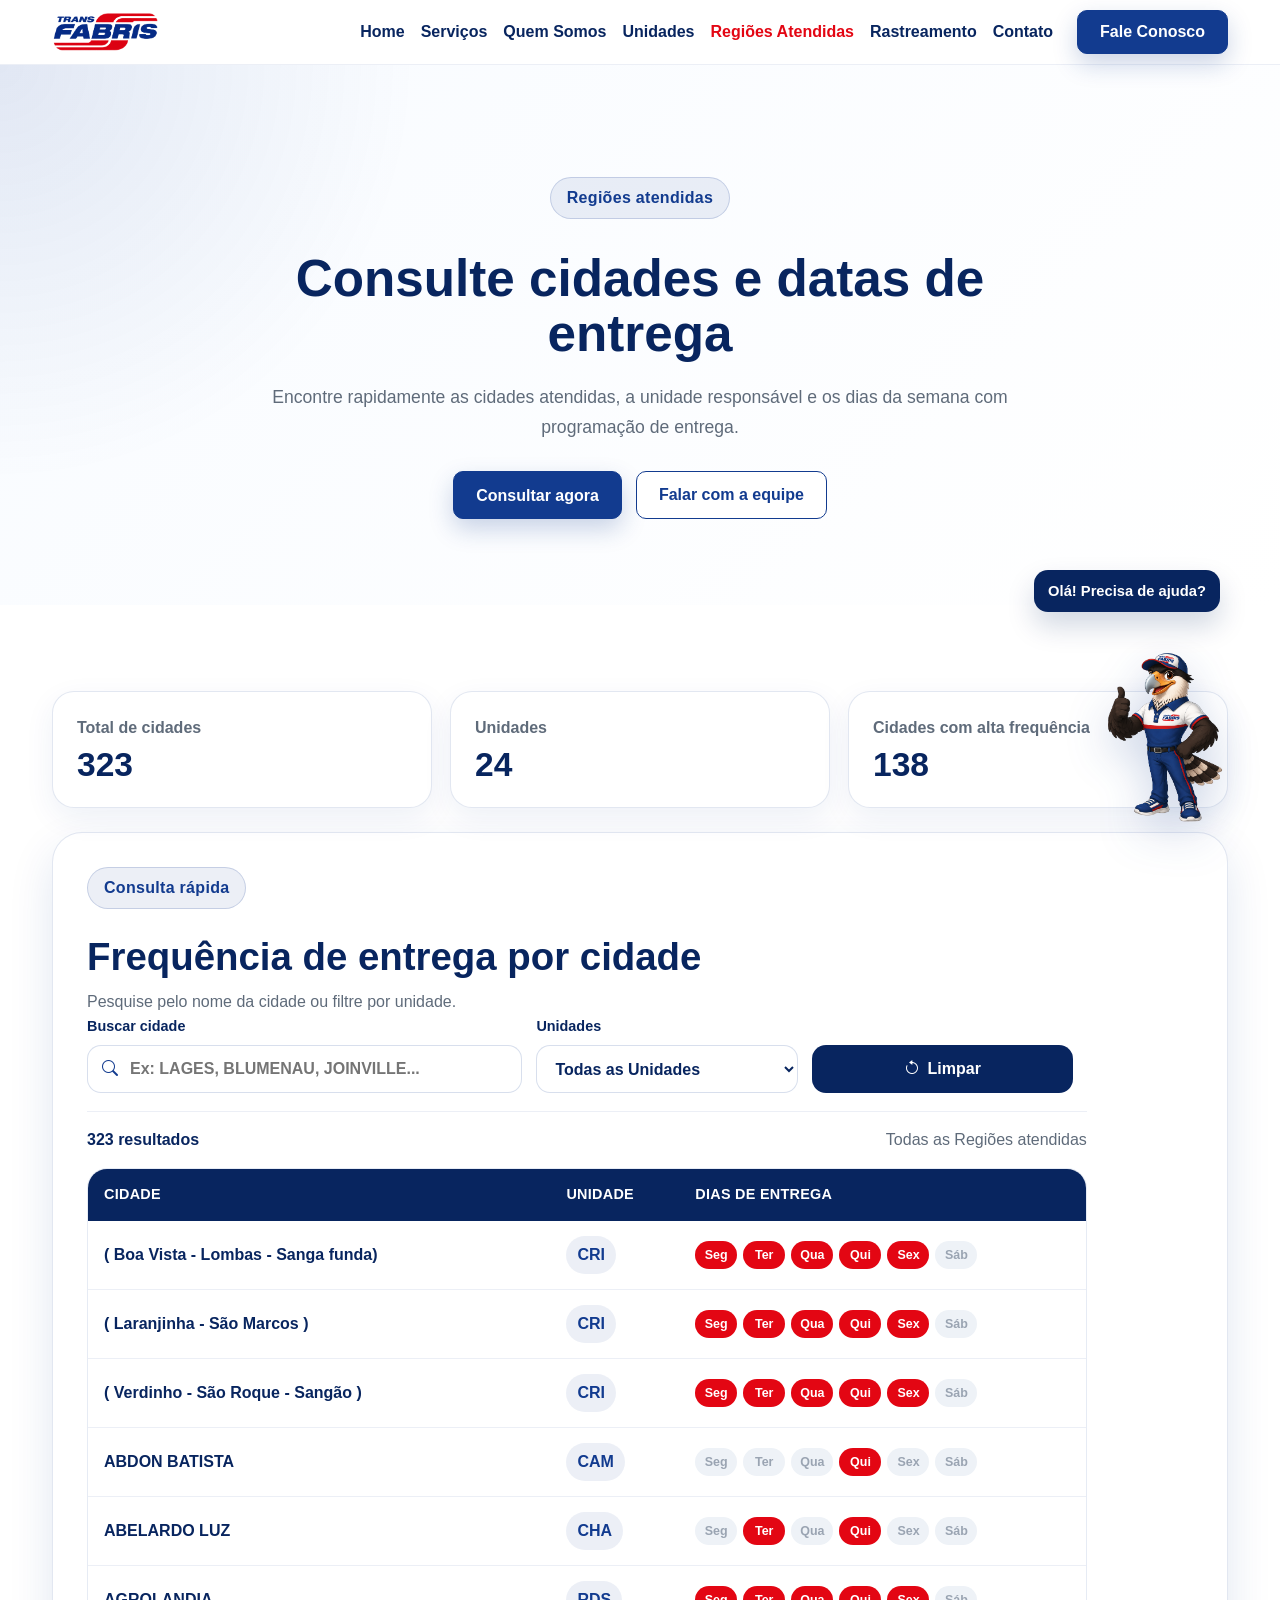
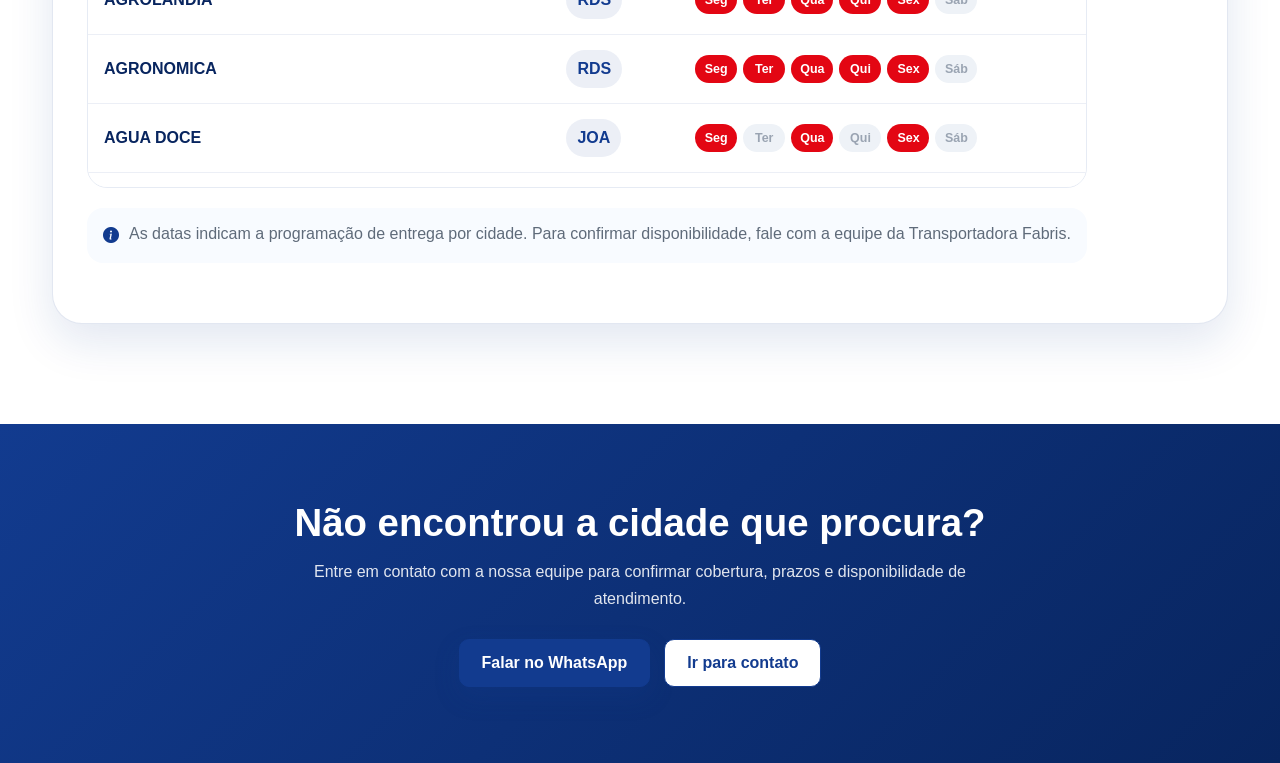
==== pracas.html @ ae5f5c11 "Add files via upload" ====
<!DOCTYPE html>
<html lang="pt-BR">

<head>
  <meta charset="UTF-8">
  <meta name="viewport" content="width=device-width, initial-scale=1.0">
  <title>Regiões atendidas e Frequência | Transportadora Fabris</title>

  <!-- Bootstrap -->
  <link href="https://cdn.jsdelivr.net/npm/bootstrap@5.3.3/dist/css/bootstrap.min.css" rel="stylesheet">

  <!-- Bootstrap Icons -->
  <link rel="stylesheet" href="https://cdn.jsdelivr.net/npm/bootstrap-icons@1.11.3/font/bootstrap-icons.min.css">

  <!-- CSS -->
  <link rel="stylesheet" href="css/style.css">
</head>

<body>

  <!-- ================= NAVBAR ================= -->
  <nav class="navbar navbar-expand-lg navbar-light navbar-oficial">
    <div class="container">

      <a class="navbar-brand" href="index.html#home" aria-label="Voltar para o início">
        <img src="assets/img/logo.png" alt="Logo Transfabris" class="logo-navbar">
      </a>

      <button
        class="navbar-toggler"
        type="button"
        data-bs-toggle="collapse"
        data-bs-target="#menu"
        aria-controls="menu"
        aria-expanded="false"
        aria-label="Abrir menu"
      >
        <span class="navbar-toggler-icon"></span>
      </button>

      <div class="collapse navbar-collapse" id="menu">
        <ul class="navbar-nav ms-auto align-items-lg-center">

          <li class="nav-item">
            <a class="nav-link" href="index.html#home">Home</a>
          </li>

          <li class="nav-item">
            <a class="nav-link" href="servicos.html">Serviços</a>
          </li>

          <li class="nav-item">
            <a class="nav-link" href="index.html#sobre">Quem Somos</a>
          </li>

          <li class="nav-item">
            <a class="nav-link" href="unidades.html">Unidades</a>
          </li>

          <li class="nav-item">
            <a class="nav-link active" href="pracas.html">Regiões Atendidas</a>
          </li>


          <li class="nav-item">
            <a class="nav-link" href="rastreamento.html">Rastreamento</a>
          </li>

          <li class="nav-item">
            <a class="nav-link" href="index.html#fale-conosco">Contato</a>
          </li>

          <li class="nav-item">
            <a class="btn botao-marca-primario ms-lg-3 mt-3 mt-lg-0" href="index.html#fale-conosco">
              Fale Conosco
            </a>
          </li>

        </ul>
      </div>

    </div>
  </nav>

  <!-- ================= HERO REGIÕES ================= -->
  <section class="secao-hero-entrega">
    <div class="container">
      <div class="conteudo-hero-entrega text-center">
        <span class="etiqueta-secao">Regiões atendidas</span>

        <h1>Consulte cidades e datas de entrega</h1>

        <p>
          Encontre rapidamente as cidades atendidas, a unidade responsável e os dias da semana
          com programação de entrega.
        </p>

        <div class="acoes-hero-entrega">
          <a href="#consulta-pracas" class="btn botao-marca-primario">Consultar agora</a>
          <a href="index.html#fale-conosco" class="btn botao-marca-contorno">Falar com a equipe</a>
        </div>
      </div>
    </div>
  </section>

  <!-- ================= CONSULTA REGIÕES ================= -->
  <section id="consulta-pracas" class="secao-agenda-entrega">
    <div class="container">

      <div class="grade-resumo-entrega">
        <div class="card-resumo-entrega">
          <span>Total de cidades</span>
          <strong id="totalCidadesEntrega">323</strong>
        </div>

        <div class="card-resumo-entrega">
          <span>Unidades</span>
          <strong id="totalPracasEntrega">25</strong>
        </div>

        <div class="card-resumo-entrega">
          <span>Cidades com alta frequência</span>
          <strong id="cidadesAltaFrequenciaEntrega">0</strong>
        </div>
      </div>

      <div class="card-consulta-entrega">

        <div class="cabecalho-consulta-entrega">
          <div>
            <span class="etiqueta-secao">Consulta rápida</span>
            <h2>Frequência de entrega por cidade</h2>
            <p>
              Pesquise pelo nome da cidade ou filtre por unidade.
            </p>

        <div class="grade-filtros-entrega">

          <label class="campo-entrega">
            <span>Buscar cidade</span>
            <div class="input-icone-entrega">
              <i class="bi bi-search"></i>
              <input
                type="search"
                id="campoBuscaEntrega"
                placeholder="Ex: LAGES, BLUMENAU, JOINVILLE..."
                autocomplete="off"
              >
            </div>
          </label>

          <label class="campo-entrega">
            <span>Unidades</span>
            <select id="filtroPracaEntrega">
              <option value="">Todas as Unidades</option>
            </select>
          </label>

          <button class="botao-limpar-entrega" id="botaoLimparFiltrosEntrega" type="button">
            <i class="bi bi-arrow-counterclockwise"></i>
            Limpar
          </button>

        </div>

        <div class="barra-resultados-entrega">
          <strong id="contadorResultadosEntrega">0 resultados</strong>
          <span id="resumoPracaEntrega">Todas as Unidades</span>
        </div>

        <div class="area-tabela-entrega">
          <table class="tabela-entrega">
            <thead>
              <tr>
                <th>Cidade</th>
                <th>Unidade</th>
                <th>Dias de entrega</th>
              </tr>
            </thead>
            <tbody id="corpoTabelaEntrega"></tbody>
          </table>
        </div>

        <div class="cards-entrega" id="cardsEntrega"></div>

        <div class="estado-vazio-entrega d-none" id="estadoVazioEntrega">
          <i class="bi bi-search"></i>
          <strong>Nenhuma cidade encontrada</strong>
          <p>Revise o nome pesquisado ou limpe os filtros para visualizar todas as regiões atendidas.</p>
        </div>

        <div class="observacao-entrega">
          <i class="bi bi-info-circle-fill"></i>
          <span>
            As datas indicam a programação de entrega por cidade. Para confirmar disponibilidade,
            fale com a equipe da Transportadora Fabris.
          </span>
        </div>

      </div>

    </div>
  </section>

  <!-- ================= CTA REGIÕES ================= -->
  <section class="secao-cta-entrega">
    <div class="container text-center">
      <h2>Não encontrou a cidade que procura?</h2>
      <p>
        Entre em contato com a nossa equipe para confirmar cobertura, prazos e disponibilidade de atendimento.
      </p>

      <div class="acoes-hero-entrega">
        <a href="https://api.whatsapp.com/send?phone=554937061400" target="_blank" rel="noopener" class="btn botao-marca-primario">
          Falar no WhatsApp
        </a>
        <a href="index.html#fale-conosco" class="btn botao-marca-contorno">Ir para contato</a>
      </div>
    </div>
  </section>

  <!-- ================= ASSISTENTE VIRTUAL ================= -->
  <div class="assistente-site" id="assistenteSite">
    <button class="botao-flutuante-assistente" id="botaoAssistente" type="button" aria-label="Abrir assistente virtual" aria-expanded="false" aria-controls="painelAssistente">
      <span class="selo-assistente">1</span>
      <img src="assets/img/mascote-assistente.png" alt="Mascote assistente da Transfabris" class="avatar-assistente">
    </button>

    <div class="painel-assistente" id="painelAssistente" aria-hidden="true">
      <div class="cabecalho-painel-assistente">
        <div class="identidade-cabecalho-assistente">
          <img src="assets/img/mascote-assistente.png" alt="Mascote da Transfabris" class="avatar-cabecalho-assistente">
          <div>
            <strong>Assistente (nao dei nome ainda)</strong>
            <span>Online • resposta rápida</span>
          </div>
        </div>

        <button class="fechar-assistente" id="fecharAssistente" type="button" aria-label="Fechar assistente">
          <i class="bi bi-x-lg"></i>
        </button>
      </div>

      <div class="corpo-painel-assistente">
        <div class="mensagem-assistente">
          <p>Olá! Eu sou o mascote da Transportadora Fabris 🐾</p>
          <small>Posso te ajudar a encontrar o setor certo mais rápido.</small>
        </div>

        <div class="acoes-rapidas-assistente">
          <a href="https://api.whatsapp.com/send?phone=554937061400" target="_blank" rel="noopener">
            <i class="bi bi-whatsapp"></i>
            Falar no WhatsApp
          </a>

          <a href="servicos.html">
            <i class="bi bi-grid"></i>
            Ver serviços
          </a>

          <a href="unidades.html">
            <i class="bi bi-geo-alt"></i>
            Ver unidades
          </a>

          <a href="pracas.html">
            <i class="bi bi-calendar-check"></i>
            Consultar Regiões atendidas
          </a>

          <a href="rastreamento.html">
            <i class="bi bi-truck"></i>
            Consultar rastreamento
          </a>

          <a href="index.html#fale-conosco">
            <i class="bi bi-headset"></i>
            Falar com a equipe
          </a>
        </div>
      </div>
    </div>

    <div class="tooltip-assistente" id="tooltipAssistente">
      Olá! Precisa de ajuda?
    </div>
  </div>


  <!-- ================= JS ================= -->
  <script src="https://cdn.jsdelivr.net/npm/bootstrap@5.3.3/dist/js/bootstrap.bundle.min.js"></script>
  <script src="js/script.js"></script>
  <script src="js/pracas-data.js"></script>
  <script src="js/pracas.js"></script>

</body>
</html>
---- css/style.css ----
/* ================= VARIÁVEIS ================= */

:root {
  --azul-marca: #123b8f;
  --azul-marca-escuro: #08255f;
  --azul-marca-suave: #eef4ff;
  --vermelho-marca: #e30613;
  --vermelho-marca-escuro: #b9000b;

  --branco: #ffffff;
  --texto-escuro: #111827;
  --texto-suave: #5f6b7a;

  --borda-suave: rgba(18, 59, 143, 0.12);
  --sombra-suave: 0 18px 45px rgba(18, 59, 143, 0.12);

  --altura-navbar: 64px;
}

/* ================= RESET ================= */

* {
  margin: 0;
  padding: 0;
  box-sizing: border-box;
}

html {
  scroll-behavior: smooth;
}

body {
  background-color: #ffffff;
  color: var(--texto-escuro);
  overflow-x: hidden;
  font-family: Arial, Helvetica, sans-serif;
}

section {
  scroll-margin-top: 90px;
}

::selection {
  background-color: var(--azul-marca);
  color: #ffffff;
}

.container {
  max-width: 1200px;
}

/* ================= NAVBAR ================= */

.navbar-oficial {
  position: sticky;
  top: 0;
  z-index: 999;
  min-height: var(--altura-navbar);
  background: rgba(255, 255, 255, 0.94) !important;
  backdrop-filter: blur(10px);
  border-bottom: 1px solid rgba(18, 59, 143, 0.08);
  padding: 8px 0;
}

.navbar-brand {
  display: flex;
  align-items: center;
}

.logo-navbar {
  height: 38px;
  width: auto;
}

.navbar-oficial .nav-link {
  color: var(--azul-marca-escuro) !important;
  font-weight: 700;
  transition: 0.3s;
}

.navbar-oficial .nav-link:hover,
.navbar-oficial .nav-link.active {
  color: var(--vermelho-marca) !important;
}

/* ================= BOTÕES ================= */

.botao-marca-primario,
.btn-warning {
  display: inline-flex;
  align-items: center;
  justify-content: center;
  background-color: var(--azul-marca) !important;
  border: 1px solid var(--azul-marca) !important;
  color: #ffffff !important;
  font-weight: 800;
  padding: 11px 22px;
  border-radius: 10px;
  line-height: 1.2;
  box-shadow: 0 10px 24px rgba(18, 59, 143, 0.22);
  text-decoration: none;
  transition: 0.3s;
}

.botao-marca-primario:hover,
.btn-warning:hover {
  background-color: var(--azul-marca-escuro) !important;
  border-color: var(--azul-marca-escuro) !important;
  color: #ffffff !important;
  transform: translateY(-2px);
}

.botao-marca-primario:active,
.botao-marca-primario:focus,
.botao-marca-primario:focus-visible,
.btn-warning:active,
.btn-warning:focus,
.btn-warning:focus-visible {
  background-color: var(--azul-marca-escuro) !important;
  border-color: var(--azul-marca-escuro) !important;
  color: #ffffff !important;
  box-shadow: none !important;
}

.botao-marca-contorno,
.btn-outline-light {
  display: inline-flex;
  align-items: center;
  justify-content: center;
  border: 1px solid var(--azul-marca) !important;
  color: var(--azul-marca) !important;
  background-color: #ffffff !important;
  font-weight: 800;
  padding: 11px 22px;
  border-radius: 10px;
  text-decoration: none;
  transition: 0.3s;
}

.botao-marca-contorno:hover,
.btn-outline-light:hover {
  background-color: var(--vermelho-marca) !important;
  border-color: var(--vermelho-marca) !important;
  color: #ffffff !important;
  transform: translateY(-2px);
}

/* ================= COMPONENTES GERAIS ================= */

.etiqueta-secao,
.hero-tag {
  display: inline-block;
  background-color: rgba(18, 59, 143, 0.08);
  color: var(--azul-marca);
  border: 1px solid rgba(18, 59, 143, 0.18);
  padding: 8px 16px;
  border-radius: 50px;
  font-weight: 700;
  margin-bottom: 18px;
  letter-spacing: 0.3px;
}

.titulo-secao {
  font-size: 2.6rem;
  font-weight: 800;
  line-height: 1.15;
  color: var(--azul-marca-escuro);
}

.subtitulo-secao {
  color: var(--texto-suave);
  margin-top: 10px;
  font-size: 1.05rem;
}

/* ================= HOME / CAPA OFICIAL ================= */

.secao-capa-inicial {
  position: relative;
  height: calc(100dvh - var(--altura-navbar));
  min-height: 620px;
  background-color: #ffffff;
  display: flex;
  align-items: center;
  overflow: hidden;
  padding: 90px 0;
}

.secao-capa-inicial::before {
  content: "";
  position: absolute;
  inset: 0;
  background-image:
    linear-gradient(
      rgba(255, 255, 255, 0.72),
      rgba(255, 255, 255, 0.88)
    ),
    url("../assets/img/caminhao-fundo.jpeg");
  background-size: cover;
  background-position: center;
  background-repeat: no-repeat;
  filter: blur(3px);
  transform: scale(1.03);
  opacity: 1;
  z-index: 0;
  pointer-events: none;
}

.conteudo-capa-inicial {
  position: relative;
  z-index: 3;
  max-width: 900px;
  margin: 0 auto;
  text-align: center;
}

.logo-capa-inicial {
  width: min(820px, 88vw);
  max-height: 48vh;
  object-fit: contain;
  height: auto;
  display: block;
  margin: 0 auto 18px;
  opacity: 0;
  filter: drop-shadow(0 14px 24px rgba(18, 59, 143, 0.12));
  animation: logoFadeIn 1.2s ease forwards;
}

.subtitulo-capa-inicial {
  color: var(--azul-marca-escuro);
  font-size: 1.15rem;
  line-height: 1.7;
  max-width: 700px;
  margin: 0 auto 30px;
  opacity: 0;
  animation: fadeUpHome 0.9s ease forwards;
  animation-delay: 0.25s;
}

.acoes-capa-inicial {
  display: flex;
  justify-content: center;
  gap: 14px;
  flex-wrap: wrap;
  opacity: 0;
  animation: fadeUpHome 0.9s ease forwards;
  animation-delay: 0.45s;
}

/* ================= FAIXAS OFICIAIS RETAS ================= */

.listra-marca {
  position: absolute;
  left: 0;
  right: 0;
  z-index: 4;
  pointer-events: none;
}

.listra-marca-topo {
  top: 0;
}

.listra-marca-rodape {
  bottom: 0;
}

.faixa-principal-marca {
  width: 100%;
  height: 58px;
  border-radius: 0 !important;
}

.faixa-vermelha-marca {
  background: var(--vermelho-marca);
}

.faixa-azul-marca {
  background: var(--azul-marca);
}

.linhas-faixa-marca {
  display: flex;
  flex-direction: column;
  gap: 0;
  padding: 0;
  background: transparent;
  width: 100%;
  overflow: hidden;
  border-radius: 0 !important;
}

.linhas-faixa-marca span {
  display: block;
}

/* topo: faixa vermelha + branco + azul */
.linhas-faixa-marca-topo .linha-branca {
  height: 6px;
  background: #ffffff;
}

.linhas-faixa-marca-topo .linha-azul {
  height: 18px;
  background: var(--azul-marca);
}

.linhas-faixa-marca-topo .linha-vermelha-fina {
  display: none;
}

/* base: vermelho + branco + azul */
.linhas-faixa-marca-rodape .linha-vermelha-fina {
  height: 18px;
  background: var(--vermelho-marca);
}

.linhas-faixa-marca-rodape .linha-branca {
  height: 6px;
  background: #ffffff;
}

.linhas-faixa-marca-rodape .linha-azul {
  display: none;
}

/* ================= SEÇÕES CLARAS ================= */

.section-light,
.services-section,
.contact-section,
.units-section,
.secao-apoio-unidades {
  background-color: #ffffff !important;
  color: var(--texto-escuro) !important;
  padding: 100px 0;
}

.secao-suave,
.secao-sobre,
.units-hero-section {
  background: linear-gradient(135deg, #f8fbff, #ffffff) !important;
  color: var(--texto-escuro) !important;
  padding: 100px 0;
}

/* ================= SOBRE ================= */

.texto-sobre {
  color: var(--texto-suave);
  margin-bottom: 18px;
  line-height: 1.75;
  font-size: 1.05rem;
}

.caixa-sobre {
  background: #ffffff;
  padding: 40px;
  border-radius: 24px;
  border: 1px solid var(--borda-suave);
  box-shadow: var(--sombra-suave);
}

.caixa-sobre h3 {
  font-size: 1.6rem;
  font-weight: 800;
  line-height: 1.3;
  margin-bottom: 12px;
  color: var(--azul-marca-escuro);
}

.caixa-sobre p {
  color: var(--texto-suave);
  margin-bottom: 30px;
}

.destaques-sobre {
  display: grid;
  grid-template-columns: repeat(2, 1fr);
  gap: 18px;
}

.destaques-sobre div {
  background: var(--azul-marca-suave);
  border: 1px solid rgba(18, 59, 143, 0.16);
  border-radius: 16px;
  padding: 20px;
  transition: 0.3s;
}

.destaques-sobre div:hover {
  transform: translateY(-6px);
  border-color: rgba(18, 59, 143, 0.35);
}

.destaques-sobre i {
  color: var(--vermelho-marca);
  font-size: 24px;
  margin-bottom: 10px;
  display: block;
}

.destaques-sobre strong {
  display: block;
  color: var(--azul-marca-escuro);
  font-size: 1.6rem;
  font-weight: 800;
  margin-bottom: 4px;
}

.destaques-sobre span {
  color: var(--texto-suave);
  font-size: 0.95rem;
}

/* ================= FALE CONOSCO ================= */

.secao-rodape-contato {
  background: linear-gradient(135deg, #0f5ea8 0%, var(--azul-marca) 55%, var(--azul-marca-escuro) 100%) !important;
  color: #ffffff !important;
  padding: 72px 0;
  position: relative;
  overflow: hidden;
}

.secao-rodape-contato::before {
  content: "";
  position: absolute;
  inset: 0;
  background: radial-gradient(circle at top left, rgba(255, 255, 255, 0.12), transparent 34%);
  pointer-events: none;
}

.grade-rodape-contato {
  position: relative;
  z-index: 1;
  display: grid;
  grid-template-columns: 1.15fr 0.9fr 1fr;
  gap: 48px;
  align-items: center;
}

.coluna-rodape-contato {
  color: #ffffff;
}

.destaque-rodape-contato {
  display: inline-block;
  font-size: 0.95rem;
  font-weight: 700;
  text-transform: uppercase;
  letter-spacing: 0.08em;
  margin-bottom: 12px;
  position: relative;
  padding-bottom: 12px;
}

.destaque-rodape-contato::after {
  content: "";
  position: absolute;
  left: 0;
  bottom: 0;
  width: 72px;
  height: 3px;
  border-radius: 99px;
  background: rgba(255, 255, 255, 0.92);
}

.chamada-rodape-contato h2 {
  font-size: 2rem;
  line-height: 1.2;
  font-weight: 800;
  margin-bottom: 16px;
}

.chamada-rodape-contato p,
.texto-copy-rodape-contato,
.lista-rodape-contato span {
  color: rgba(255, 255, 255, 0.9);
  line-height: 1.75;
}

.acoes-rodape-contato {
  display: flex;
  flex-wrap: wrap;
  gap: 14px;
  margin-top: 28px;
}

.botao-contato-primario,
.botao-contato-secundario {
  display: inline-flex;
  align-items: center;
  justify-content: center;
  gap: 10px;
  padding: 12px 18px;
  border-radius: 12px;
  font-weight: 800;
  text-decoration: none;
  transition: 0.3s ease;
}

.botao-contato-primario {
  background: #ffffff;
  color: var(--azul-marca-escuro);
  box-shadow: 0 10px 24px rgba(0, 0, 0, 0.12);
}

.botao-contato-primario:hover {
  transform: translateY(-2px);
  color: var(--azul-marca-escuro);
  background: #f5f8ff;
}

.botao-contato-secundario {
  background: transparent;
  color: #ffffff;
  border: 1px solid rgba(255, 255, 255, 0.4);
}

.botao-contato-secundario:hover {
  transform: translateY(-2px);
  color: #ffffff;
  background: rgba(255, 255, 255, 0.12);
  border-color: rgba(255, 255, 255, 0.7);
}

.marca-rodape-contato {
  text-align: center;
}

.logo-rodape-contato {
  width: min(100%, 270px);
  height: auto;
  margin-bottom: 22px;
  filter: brightness(0) invert(1);
}

.texto-copy-rodape-contato {
  margin: 0;
  font-size: 0.98rem;
}

.info-rodape-contato h3 {
  font-size: 1.65rem;
  font-weight: 800;
  margin-bottom: 22px;
}

.lista-rodape-contato {
  list-style: none;
  padding: 0;
  margin: 0;
  display: grid;
  gap: 14px;
}

.lista-rodape-contato li {
  display: flex;
  gap: 12px;
  align-items: flex-start;
}

.lista-rodape-contato i {
  font-size: 1rem;
  margin-top: 6px;
  color: #ffffff;
}

.social-rodape-contato {
  display: flex;
  flex-wrap: wrap;
  gap: 12px;
  margin-top: 24px;
}

.social-rodape-contato a {
  width: 44px;
  height: 44px;
  border-radius: 12px;
  background: rgba(255, 255, 255, 0.12);
  border: 1px solid rgba(255, 255, 255, 0.18);
  color: #ffffff;
  display: inline-flex;
  align-items: center;
  justify-content: center;
  text-decoration: none;
  transition: 0.3s ease;
}

.social-rodape-contato a:hover {
  transform: translateY(-3px);
  background: rgba(255, 255, 255, 0.22);
  color: #ffffff;
}

/* ================= APOIO UNIDADES ================= */

.secao-apoio-unidades {
  padding: 20px 0 90px;
  background-color: #ffffff;
}

.caixa-apoio-unidades {
  background: linear-gradient(135deg, #f8fbff, #ffffff);
  border: 1px solid var(--borda-suave);
  border-radius: 28px;
  padding: 42px;
  display: grid;
  grid-template-columns: 1.2fr 1fr;
  gap: 35px;
  align-items: center;
  box-shadow: var(--sombra-suave);
}

.caixa-apoio-unidades h2 {
  font-size: 2rem;
  font-weight: 800;
  margin-bottom: 14px;
  color: var(--azul-marca-escuro);
}

.caixa-apoio-unidades p {
  color: var(--texto-suave);
  line-height: 1.7;
  margin: 0;
}

.grade-apoio-unidades {
  display: grid;
  grid-template-columns: repeat(3, 1fr);
  gap: 15px;
}

.grade-apoio-unidades div {
  background: #ffffff;
  border: 1px solid var(--borda-suave);
  border-radius: 18px;
  padding: 20px;
  text-align: center;
}

.grade-apoio-unidades i {
  color: var(--vermelho-marca);
  font-size: 24px;
  margin-bottom: 10px;
  display: block;
}

.grade-apoio-unidades strong {
  display: block;
  font-size: 1.35rem;
  font-weight: 800;
  color: var(--azul-marca-escuro);
}

.grade-apoio-unidades span {
  color: var(--texto-suave);
  font-size: 0.92rem;
}

/* ================= ANIMAÇÕES ================= */

.revelar {
  opacity: 0;
  transform: translateY(30px);
  transition: 0.7s ease;
}

.revelar.active {
  opacity: 1;
  transform: translateY(0);
}

@keyframes logoFadeIn {
  from {
    opacity: 0;
    transform: translateY(25px) scale(0.96);
  }

  to {
    opacity: 1;
    transform: translateY(0) scale(1);
  }
}

@keyframes fadeUpHome {
  from {
    opacity: 0;
    transform: translateY(18px);
  }

  to {
    opacity: 1;
    transform: translateY(0);
  }
}

/* ================= RESPONSIVIDADE ================= */

@media (max-width: 991px) {
  .secao-capa-inicial {
    min-height: 560px;
    height: calc(100dvh - var(--altura-navbar));
    padding: 80px 0;
  }

  .logo-capa-inicial {
    width: min(650x, 90vw);
    max-height: 40vh;
  }

  .navbar .botao-marca-primario,
  .navbar .btn-warning {
    margin-left: 0 !important;
  }

  .caixa-apoio-unidades {
    grid-template-columns: 1fr;
  }

  .grade-apoio-unidades {
    grid-template-columns: 1fr;
  }
}

@media (max-width: 575px) {
  .titulo-secao {
    font-size: 2rem;
  }

  .secao-capa-inicial {
    min-height: 540px;
    height: calc(100dvh - var(--altura-navbar));
    padding: 70px 0;
  }

  .logo-capa-inicial {
    width: min(480px, 92vw);
    max-height: 34vh;
  }

  .subtitulo-capa-inicial {
    font-size: 1rem;
  }

  .acoes-capa-inicial {
    flex-direction: column;
    align-items: center;
  }

  .faixa-principal-marca {
    height: 44px;
  }

  .linhas-faixa-marca-topo .linha-azul,
  .linhas-faixa-marca-rodape .linha-vermelha-fina {
    height: 14px;
  }

  .linhas-faixa-marca-topo .linha-branca,
  .linhas-faixa-marca-rodape .linha-branca {
    height: 5px;
  }

  .secao-capa-inicial::before {
    filter: blur(5px);
    opacity: 0.75;
  }

  .destaques-sobre {
    grid-template-columns: 1fr;
  }

  .caixa-apoio-unidades {
    padding: 28px;
  }
}


/* ================= ASSISTENTE VIRTUAL ================= */

.assistente-site {
  position: fixed;
  right: 22px;
  bottom: 70px;
  z-index: 1200;
  display: flex;
  flex-direction: column;
  align-items: flex-end;
  gap: 12px;
}

/* Botão invisível: o mascote aparece natural, sem bola/fundo branco */
.botao-flutuante-assistente {
  position: relative;
  width: 135px;
  height: 175px;
  border: none;
  background: transparent;
  box-shadow: none;
  border-radius: 0;
  display: flex;
  align-items: flex-end;
  justify-content: center;
  cursor: pointer;
  padding: 0;
  overflow: visible;
  transition: transform 0.25s ease, filter 0.25s ease;
}

.botao-flutuante-assistente::before {
  display: none;
}

.botao-flutuante-assistente:hover {
  transform: translateY(-5px) scale(1.03);
  filter: drop-shadow(0 18px 24px rgba(18, 59, 143, 0.24));
}

.avatar-assistente {
  width: 135px;
  height: 175px;
  object-fit: contain;
  object-position: bottom center;
  display: block;
  filter: drop-shadow(0 16px 22px rgba(18, 59, 143, 0.22));
}

/* Remove o contador visual do botão */
.selo-assistente {
  display: none;
}

.tooltip-assistente {
  margin-right: 96px;
  margin-bottom: -8px;
  background: var(--azul-marca-escuro);
  color: #ffffff;
  padding: 10px 14px;
  border-radius: 14px;
  font-size: 0.92rem;
  font-weight: 700;
  box-shadow: 0 14px 28px rgba(8, 37, 95, 0.18);
  animation: assistantFloat 3s ease-in-out infinite;
}

.painel-assistente {
  width: min(340px, calc(100vw - 28px));
  margin-bottom: 8px;
  background: #ffffff;
  border: 1px solid rgba(18, 59, 143, 0.14);
  border-radius: 24px;
  box-shadow: 0 26px 60px rgba(18, 59, 143, 0.18);
  overflow: hidden;
  opacity: 0;
  visibility: hidden;
  transform: translateY(14px) scale(0.96);
  transform-origin: bottom right;
  transition: opacity 0.25s ease, visibility 0.25s ease, transform 0.25s ease;
}

.assistente-site.esta-aberto .painel-assistente {
  opacity: 1;
  visibility: visible;
  transform: translateY(0) scale(1);
}

.assistente-site.esta-aberto .tooltip-assistente {
  display: none;
}

.cabecalho-painel-assistente {
  display: flex;
  justify-content: space-between;
  align-items: center;
  gap: 12px;
  padding: 16px 16px 14px;
  background: linear-gradient(135deg, var(--azul-marca), var(--azul-marca-escuro));
  color: #ffffff;
}

.identidade-cabecalho-assistente {
  display: flex;
  align-items: center;
  gap: 12px;
}

.avatar-cabecalho-assistente {
  width: 52px;
  height: 52px;
  object-fit: contain;
  object-position: bottom center;
  border-radius: 50%;
  background: rgba(255, 255, 255, 0.12);
  padding: 3px;
}

.identidade-cabecalho-assistente strong {
  display: block;
  font-size: 1rem;
  line-height: 1.2;
}

.identidade-cabecalho-assistente span {
  display: block;
  font-size: 0.82rem;
  color: rgba(255, 255, 255, 0.84);
}

.fechar-assistente {
  width: 38px;
  height: 38px;
  border-radius: 12px;
  border: none;
  background: rgba(255, 255, 255, 0.14);
  color: #ffffff;
  display: inline-flex;
  align-items: center;
  justify-content: center;
  cursor: pointer;
  transition: 0.25s ease;
}

.fechar-assistente:hover {
  background: rgba(255, 255, 255, 0.24);
}

.corpo-painel-assistente {
  padding: 18px 16px 16px;
}

.mensagem-assistente {
  background: linear-gradient(135deg, rgba(18, 59, 143, 0.06), rgba(18, 59, 143, 0.02));
  border: 1px solid rgba(18, 59, 143, 0.10);
  border-radius: 18px 18px 18px 6px;
  padding: 14px 15px;
  margin-bottom: 14px;
}

.mensagem-assistente p {
  margin: 0 0 5px;
  font-size: 0.96rem;
  font-weight: 800;
  color: var(--azul-marca-escuro);
}

.mensagem-assistente small {
  color: var(--texto-suave);
  line-height: 1.5;
}

.acoes-rapidas-assistente {
  display: grid;
  gap: 10px;
}

.acoes-rapidas-assistente a {
  display: flex;
  align-items: center;
  gap: 10px;
  padding: 13px 14px;
  text-decoration: none;
  color: var(--azul-marca-escuro);
  background: #ffffff;
  border: 1px solid rgba(18, 59, 143, 0.12);
  border-radius: 14px;
  font-weight: 700;
  transition: 0.25s ease;
}

.acoes-rapidas-assistente a i {
  font-size: 1rem;
  color: var(--vermelho-marca);
}

.acoes-rapidas-assistente a:hover {
  transform: translateY(-2px);
  border-color: rgba(18, 59, 143, 0.28);
  background: var(--azul-marca-suave);
}

@keyframes assistantFloat {
  0%, 100% {
    transform: translateY(0);
  }

  50% {
    transform: translateY(-4px);
  }
}

@media (max-width: 575px) {
  .assistente-site {
    right: 10px;
    bottom: 0;
  }

  .botao-flutuante-assistente {
    width: 118px;
    height: 150px;
  }

  .avatar-assistente {
    width: 118px;
    height: 150px;
  }

  .tooltip-assistente {
    margin-right: 72px;
    max-width: 220px;
    text-align: center;
    font-size: 0.82rem;
  }

  .painel-assistente {
    width: min(320px, calc(100vw - 16px));
  }
}


/* ================= AJUSTE FINAL - ASSISTENTE E NAVBAR ================= */

/* Navbar um pouco mais compacta */
.navbar-oficial {
  min-height: var(--altura-navbar);
  padding: 8px 0;
}

.logo-navbar {
  height: 38px;
}

/* Mascote maior, de corpo inteiro, encostado no canto inferior */
.botao-flutuante-assistente {
  width: 180px;
  height: 230px;
}

.avatar-assistente {
  width: 180px;
  height: 230px;
}

/* Janelinha abre acima do mascote e não empurra o tooltip */
.painel-assistente {
  position: absolute;
  right: 0;
  bottom: 350px;
  margin-bottom: 12px;
}

/* Balão de texto acima do mascote */
.tooltip-assistente {
  position: absolute;
  right: 38px;
  bottom: 218px;
  margin: 0;
  white-space: nowrap;
}

@media (max-width: 575px) {
  .botao-flutuante-assistente {
    width: 135px;
  height: 175px;
  }

  .avatar-assistente {
    width: 135px;
  height: 175px;
  }

  .painel-assistente {
    right: 0;
    bottom: 175px;
    margin-bottom: 10px;
  }

  .tooltip-assistente {
    right: 18px;
    bottom: 165px;
    margin: 0;
    white-space: normal;
  }
}


/* ================= UNIDADES - MAPA INTERATIVO / CARROSSEL DE ESTADOS ================= */

.secao-mapa-unidades {
  padding: 90px 0 100px;
  background: #ffffff;
}

.cabecalho-mapa-unidades {
  max-width: 760px;
  margin: 0 auto 52px;
}

.layout-mapa-unidades {
  display: grid;
  grid-template-columns: 1.12fr 0.88fr;
  gap: 34px;
  align-items: stretch;
}

.card-mapa-unidades,
.card-detalhe-unidade {
  background: #ffffff;
  border: 1px solid var(--borda-suave);
  border-radius: 28px;
  box-shadow: var(--sombra-suave);
  overflow: hidden;
}

.card-mapa-unidades {
  padding: 30px;
}

.carrossel-mapa-estados {
  display: flex;
  flex-direction: column;
  gap: 20px;
}

.barra-mapa-estados {
  display: grid;
  grid-template-columns: 52px 1fr 52px;
  align-items: center;
  gap: 16px;
}

.botao-navegacao-estado {
  width: 52px;
  height: 52px;
  border: 1px solid rgba(18, 59, 143, 0.16);
  border-radius: 16px;
  background: #ffffff;
  color: var(--azul-marca);
  display: inline-flex;
  align-items: center;
  justify-content: center;
  font-size: 1.25rem;
  cursor: pointer;
  box-shadow: 0 12px 26px rgba(18, 59, 143, 0.08);
  transition: 0.25s ease;
}

.botao-navegacao-estado:hover {
  background: var(--azul-marca);
  border-color: var(--azul-marca);
  color: #ffffff;
  transform: translateY(-2px);
}

.titulo-mapa-estados {
  text-align: center;
}

.titulo-mapa-estados span {
  display: block;
  color: var(--vermelho-marca);
  font-size: 0.78rem;
  font-weight: 900;
  letter-spacing: 0.08em;
  text-transform: uppercase;
  margin-bottom: 4px;
}

.titulo-mapa-estados strong {
  display: block;
  color: var(--azul-marca-escuro);
  font-size: 1.85rem;
  line-height: 1.1;
  font-weight: 900;
}

.titulo-mapa-estados small {
  display: block;
  color: var(--texto-suave);
  margin-top: 6px;
  font-weight: 700;
}

.abas-estados {
  display: flex;
  justify-content: center;
  flex-wrap: wrap;
  gap: 10px;
}

.aba-estado {
  border: 1px solid rgba(18, 59, 143, 0.16);
  background: #ffffff;
  color: var(--azul-marca-escuro);
  border-radius: 999px;
  padding: 8px 16px;
  font-weight: 900;
  cursor: pointer;
  transition: 0.25s ease;
}

.aba-estado:hover,
.aba-estado.active {
  background: var(--azul-marca);
  border-color: var(--azul-marca);
  color: #ffffff;
  box-shadow: 0 12px 24px rgba(18, 59, 143, 0.18);
}

.palco-mapa-estado {
  position: relative;
  min-height: 520px;
  border-radius: 26px;
  background:
    radial-gradient(circle at 50% 40%, rgba(227, 6, 19, 0.08), transparent 34%),
    linear-gradient(135deg, #ffffff, #f8fbff);
  border: 1px solid rgba(18, 59, 143, 0.10);
  overflow: hidden;
  display: flex;
  align-items: center;
  justify-content: center;
  padding: 26px;
}

/*
  Importante:
  a imagem do mapa fica em fluxo normal e os pins ficam por cima dela.
  Assim o posicionamento em porcentagem acompanha exatamente o tamanho real
  da imagem, sem bug por causa de proporção, fundo transparente ou resize.
*/
.midia-mapa-estado {
  position: relative;
  width: min(100%, 720px);
  margin: 0 auto;
}

.imagem-mapa-estado {
  position: relative;
  width: 100%;
  height: auto;
  max-height: 520px;
  object-fit: contain;
  display: block;
  margin: 0 auto;
  filter: drop-shadow(0 22px 36px rgba(227, 6, 19, 0.18));
  transition: opacity 0.25s ease, transform 0.25s ease;
}

.palco-mapa-estado.em-transicao .imagem-mapa-estado {
  opacity: 0;
  transform: scale(0.97);
}

.pins-mapa-estado {
  position: absolute;
  inset: 0;
  z-index: 4;
  pointer-events: none;
}

.pin-mapa {
  position: absolute;
  left: var(--x);
  top: var(--y);
  z-index: 8;
  border: none;
  background: transparent;
  display: inline-flex;
  align-items: center;
  gap: 7px;
  color: var(--azul-marca-escuro);
  font-size: 0.76rem;
  font-weight: 800;
  cursor: pointer;
  padding: 0;
  transform: translate(-50%, -50%);
  transition: transform 0.25s ease;
  pointer-events: auto;
}

.pin-mapa span {
  width: 18px;
  height: 18px;
  background: var(--azul-marca);
  border: 3px solid #ffffff;
  border-radius: 50% 50% 50% 0;
  display: block;
  transform: rotate(-45deg);
  box-shadow: 0 10px 22px rgba(18, 59, 143, 0.25);
  transition: 0.25s ease;
}

.pin-mapa strong {
  opacity: 0;
  visibility: hidden;
  transform: translateX(-4px);
  white-space: nowrap;
  background: #ffffff;
  border: 1px solid rgba(18, 59, 143, 0.12);
  border-radius: 999px;
  padding: 5px 9px;
  box-shadow: 0 10px 24px rgba(18, 59, 143, 0.12);
  transition: 0.25s ease;
}

.pin-mapa:hover,
.pin-mapa.active {
  transform: translate(-50%, -56%);
}

.pin-mapa:hover span,
.pin-mapa.active span {
  background: var(--vermelho-marca);
  box-shadow: 0 14px 26px rgba(227, 6, 19, 0.30);
}

.pin-mapa:hover strong,
.pin-mapa.active strong {
  opacity: 1;
  visibility: visible;
  transform: translateX(0);
}

.rodape-mapa-estado {
  display: flex;
  flex-wrap: wrap;
  gap: 16px;
  color: var(--texto-suave);
  font-weight: 700;
}

.rodape-mapa-estado div {
  display: flex;
  align-items: center;
  gap: 8px;
}

.ponto-legenda {
  width: 14px;
  height: 14px;
  border-radius: 50%;
  display: inline-block;
}

.ponto-legenda-vermelho {
  background: var(--vermelho-marca);
}

.ponto-legenda-azul {
  background: var(--azul-marca);
}

/* Painel lateral */
.card-detalhe-unidade {
  display: flex;
  flex-direction: column;
}

.imagem-detalhe-unidade {
  min-height: 245px;
  background:
    linear-gradient(135deg, rgba(18, 59, 143, 0.92), rgba(8, 37, 95, 0.88)),
    linear-gradient(135deg, #eef4ff, #ffffff);
  color: #ffffff;
  display: flex;
  flex-direction: column;
  align-items: center;
  justify-content: center;
  gap: 12px;
  text-align: center;
  padding: 28px;
}

.imagem-detalhe-unidade i {
  font-size: 3.2rem;
  opacity: 0.9;
}

.imagem-detalhe-unidade span {
  font-weight: 800;
}

.conteudo-detalhe-unidade {
  padding: 30px;
}

.topo-detalhe-unidade h3 {
  margin: 0 0 16px;
  color: var(--azul-marca-escuro);
  font-size: 1.8rem;
  font-weight: 900;
}

.descricao-detalhe-unidade {
  color: var(--texto-suave);
  line-height: 1.7;
  margin-bottom: 22px;
}

.lista-detalhe-unidade {
  display: grid;
  gap: 12px;
  margin-bottom: 26px;
}

.lista-detalhe-unidade p {
  margin: 0;
  color: var(--texto-suave);
  display: flex;
  align-items: flex-start;
  gap: 10px;
  line-height: 1.5;
}

.lista-detalhe-unidade i {
  color: var(--vermelho-marca);
  margin-top: 2px;
}

.acoes-detalhe-unidade {
  display: flex;
  align-items: center;
  gap: 16px;
  flex-wrap: wrap;
}

@media (max-width: 991px) {
  .layout-mapa-unidades {
    grid-template-columns: 1fr;
  }

  .palco-mapa-estado {
    min-height: 460px;
  }

  .midia-mapa-estado {
    width: min(100%, 660px);
  }
}

@media (max-width: 575px) {
  .secao-mapa-unidades {
    padding: 70px 0 80px;
  }

  .card-mapa-unidades {
    padding: 20px;
  }

  .barra-mapa-estados {
    grid-template-columns: 44px 1fr 44px;
    gap: 10px;
  }

  .botao-navegacao-estado {
    width: 44px;
    height: 44px;
  }

  .titulo-mapa-estados strong {
    font-size: 1.35rem;
  }

  .palco-mapa-estado {
    min-height: 360px;
    padding: 18px;
  }

  .midia-mapa-estado {
    width: min(100%, 360px);
  }

  .imagem-mapa-estado {
    max-height: 330px;
  }

  .pin-mapa span {
    width: 16px;
    height: 16px;
  }

  .pin-mapa strong {
    font-size: 0.7rem;
    padding: 5px 8px;
  }

  .conteudo-detalhe-unidade {
    padding: 24px;
  }
}

@media (max-width: 991.98px) {
  .grade-rodape-contato {
    grid-template-columns: 1fr;
    gap: 36px;
    text-align: center;
  }

  .destaque-rodape-contato::after {
    left: 50%;
    transform: translateX(-50%);
  }

  .acoes-rodape-contato,
  .social-rodape-contato {
    justify-content: center;
  }

  .lista-rodape-contato li {
    justify-content: center;
    text-align: left;
  }
}

@media (max-width: 575.98px) {
  .secao-rodape-contato {
    padding: 56px 0;
  }

  .chamada-rodape-contato h2 {
    font-size: 1.65rem;
  }

  .botao-contato-primario,
  .botao-contato-secundario {
    width: 100%;
  }

  .info-rodape-contato h3 {
    font-size: 1.4rem;
  }
}


/* ================= AJUSTE FINAL - FALE CONOSCO MAIS COMPACTO ================= */

/* usa praticamente toda a largura disponível para afastar bem as colunas */
.secao-rodape-contato .container {
  max-width: 1880px;
  width: 100%;
  padding-left: clamp(52px, 7vw, 135px);
  padding-right: clamp(52px, 7vw, 135px);
}

/* seção ainda mais baixa */
.secao-rodape-contato {
  padding: 24px 0 22px;
}

/* colunas mais afastadas entre si */
.grade-rodape-contato {
  grid-template-columns: minmax(310px, 1fr) minmax(300px, 0.62fr) minmax(310px, 1fr);
  gap: clamp(130px, 16vw, 300px);
  align-items: center;
}

.chamada-rodape-contato {
  justify-self: start;
  max-width: 400px;
}

.marca-rodape-contato {
  justify-self: center;
}

.info-rodape-contato {
  justify-self: end;
  max-width: 400px;
}

/* mantém a logo um pouco maior sem aumentar muito a altura */
.logo-rodape-contato {
  width: min(100%, 275px);
  margin-bottom: 8px;
}

.texto-copy-rodape-contato {
  max-width: 340px;
  margin-left: auto;
  margin-right: auto;
  font-size: 0.86rem;
  line-height: 1.35;
}

/* compactação geral dos textos */
.destaque-rodape-contato {
  margin-bottom: 6px;
  padding-bottom: 8px;
  font-size: 0.82rem;
}

.destaque-rodape-contato::after {
  width: 64px;
  height: 2px;
}

.chamada-rodape-contato h2 {
  font-size: 1.5rem;
  line-height: 1.12;
  margin-bottom: 8px;
}

.chamada-rodape-contato p {
  font-size: 0.88rem;
  line-height: 1.42;
  margin-bottom: 0;
}

.acoes-rodape-contato {
  margin-top: 12px;
  gap: 9px;
}

.botao-contato-primario,
.botao-contato-secundario {
  padding: 8px 14px;
  font-size: 0.92rem;
}

.info-rodape-contato h3 {
  font-size: 1.36rem;
  margin-bottom: 10px;
}

.lista-rodape-contato {
  gap: 6px;
}

.lista-rodape-contato span {
  line-height: 1.35;
  font-size: 0.9rem;
}

.lista-rodape-contato i {
  margin-top: 3px;
  font-size: 0.92rem;
}

.social-rodape-contato {
  margin-top: 10px;
  gap: 9px;
}

.social-rodape-contato a {
  width: 36px;
  height: 36px;
  border-radius: 10px;
}

/* tablet/mobile mantém centralizado para não quebrar */
@media (max-width: 1199.98px) {
  .secao-rodape-contato .container {
    padding-left: 36px;
    padding-right: 36px;
  }

  .grade-rodape-contato {
    gap: 70px;
  }
}

@media (max-width: 991.98px) {
  .secao-rodape-contato .container {
    padding-left: 24px;
    padding-right: 24px;
  }

  .secao-rodape-contato {
    padding: 48px 0;
  }

  .grade-rodape-contato {
    grid-template-columns: 1fr;
    gap: 30px;
  }

  .chamada-rodape-contato,
  .marca-rodape-contato,
  .info-rodape-contato {
    justify-self: center;
    max-width: 640px;
  }

  .logo-rodape-contato {
    width: min(100%, 250px);
  }
}

@media (max-width: 575.98px) {
  .secao-rodape-contato {
    padding: 42px 0;
  }

  .chamada-rodape-contato h2 {
    font-size: 1.45rem;
  }

  .logo-rodape-contato {
    width: min(100%, 220px);
  }
}


/* ================= CIDADES ATENDIDAS PELA UNIDADE ================= */

.painel-cidades-atendidas {
  margin-top: 34px;
  background: #ffffff;
  border: 1px solid var(--borda-suave);
  border-radius: 28px;
  box-shadow: var(--sombra-suave);
  padding: 32px;
}

.cabecalho-cidades-atendidas {
  display: flex;
  align-items: flex-start;
  justify-content: space-between;
  gap: 24px;
  margin-bottom: 24px;
}

.cabecalho-cidades-atendidas h2 {
  color: var(--azul-marca-escuro);
  font-size: clamp(1.65rem, 3vw, 2.35rem);
  line-height: 1.15;
  font-weight: 900;
  margin: 8px 0 10px;
}

.cabecalho-cidades-atendidas p {
  max-width: 760px;
  color: var(--texto-suave);
  line-height: 1.7;
  margin: 0;
}

.resumo-cidades-atendidas {
  flex: 0 0 auto;
  background: var(--azul-marca-suave);
  border: 1px solid rgba(18, 59, 143, 0.14);
  border-radius: 999px;
  padding: 10px 16px;
  color: var(--azul-marca-escuro);
  font-weight: 900;
  white-space: nowrap;
}

.grade-cidades-atendidas {
  display: grid;
  grid-template-columns: repeat(4, minmax(0, 1fr));
  gap: 12px;
}

.item-cidade-atendida {
  display: flex;
  align-items: center;
  gap: 9px;
  min-height: 46px;
  background: linear-gradient(135deg, #ffffff, #f8fbff);
  border: 1px solid rgba(18, 59, 143, 0.10);
  border-radius: 14px;
  padding: 11px 13px;
  color: var(--azul-marca-escuro);
  font-weight: 800;
  line-height: 1.3;
}

.item-cidade-atendida i {
  color: var(--vermelho-marca);
  font-size: 0.9rem;
  flex: 0 0 auto;
}

@media (max-width: 991px) {
  .cabecalho-cidades-atendidas {
    flex-direction: column;
  }

  .grade-cidades-atendidas {
    grid-template-columns: repeat(2, minmax(0, 1fr));
  }
}

@media (max-width: 575px) {
  .painel-cidades-atendidas {
    padding: 24px 18px;
  }

  .grade-cidades-atendidas {
    grid-template-columns: 1fr;
  }

  .resumo-cidades-atendidas {
    width: 100%;
    text-align: center;
  }
}


/* ================= PÁGINA SERVIÇOS ================= */

.hero-pagina-servicos {
  padding: 118px 0 92px;
  background:
    radial-gradient(circle at top left, rgba(18, 59, 143, 0.10), transparent 30%),
    linear-gradient(135deg, #f8fbff, #ffffff);
}

.conteudo-hero-servicos {
  max-width: 860px;
  margin: 0 auto;
}

.hero-pagina-servicos h1 {
  font-size: clamp(2.3rem, 4vw, 4rem);
  line-height: 1.08;
  font-weight: 900;
  color: var(--azul-marca-escuro);
  margin-bottom: 22px;
}

.hero-pagina-servicos p {
  color: var(--texto-suave);
  font-size: 1.12rem;
  line-height: 1.75;
  max-width: 760px;
  margin: 0 auto 30px;
}

.acoes-pagina-servicos {
  display: flex;
  justify-content: center;
  gap: 14px;
  flex-wrap: wrap;
}

/* ================= SLIDER GRANDE DE SERVIÇOS ================= */

.secao-destaque-servicos {
  padding: 96px 0;
  background: #ffffff;
}

.destaque-servico {
  position: relative;
  max-width: 1180px;
  margin: 0 auto;
}

.card-destaque-servico {
  min-height: 560px;
  display: grid;
  grid-template-columns: 1.05fr 0.95fr;
  background: #ffffff;
  border: 1px solid var(--borda-suave);
  border-radius: 34px;
  box-shadow: var(--sombra-suave);
  overflow: hidden;
}

.area-imagem-destaque-servico {
  position: relative;
  min-height: 560px;
  overflow: hidden;
  background: var(--azul-marca-escuro);
}

.imagem-destaque-servico {
  width: 100%;
  height: 100%;
  min-height: 560px;
  object-fit: cover;
  display: block;
  transform: scale(1.01);
  transition: opacity 0.28s ease, transform 0.35s ease;
}

.card-destaque-servico.em-transicao .imagem-destaque-servico {
  opacity: 0.25;
  transform: scale(1.05);
}

.area-imagem-destaque-servico::after {
  content: "";
  position: absolute;
  inset: 0;
  background:
    linear-gradient(90deg, rgba(8, 37, 95, 0.12), rgba(8, 37, 95, 0.02)),
    linear-gradient(0deg, rgba(8, 37, 95, 0.20), transparent 42%);
  pointer-events: none;
}

.sobreposicao-imagem-destaque-servico {
  position: absolute;
  left: 26px;
  bottom: 26px;
  z-index: 2;
}

.sobreposicao-imagem-destaque-servico span {
  display: inline-flex;
  align-items: center;
  justify-content: center;
  background: rgba(255, 255, 255, 0.94);
  color: var(--azul-marca-escuro);
  border-radius: 999px;
  padding: 9px 15px;
  font-weight: 900;
  box-shadow: 0 12px 28px rgba(8, 37, 95, 0.18);
}

.conteudo-destaque-servico {
  padding: clamp(38px, 5vw, 60px);
  display: flex;
  flex-direction: column;
  justify-content: center;
  position: relative;
}

.chamada-destaque-servico {
  color: var(--vermelho-marca);
  font-size: 0.82rem;
  font-weight: 900;
  letter-spacing: 0.08em;
  text-transform: uppercase;
  margin-bottom: 14px;
}

.conteudo-destaque-servico h3 {
  color: var(--azul-marca-escuro);
  font-size: clamp(2.25rem, 4vw, 3.7rem);
  line-height: 1.05;
  font-weight: 900;
  margin-bottom: 22px;
  transition: opacity 0.25s ease, transform 0.25s ease;
}

.conteudo-destaque-servico p {
  color: var(--texto-suave);
  font-size: 1.08rem;
  line-height: 1.75;
  margin-bottom: 28px;
  transition: opacity 0.25s ease, transform 0.25s ease;
}

.card-destaque-servico.em-transicao .conteudo-destaque-servico h3,
.card-destaque-servico.em-transicao .conteudo-destaque-servico p,
.card-destaque-servico.em-transicao .beneficios-destaque-servico {
  opacity: 0.35;
  transform: translateY(8px);
}

.beneficios-destaque-servico {
  display: grid;
  gap: 12px;
  margin-bottom: 30px;
  transition: opacity 0.25s ease, transform 0.25s ease;
}

.beneficios-destaque-servico div {
  display: flex;
  align-items: flex-start;
  gap: 10px;
  color: var(--azul-marca-escuro);
  font-weight: 700;
}

.beneficios-destaque-servico i {
  color: var(--vermelho-marca);
  margin-top: 3px;
}

.acoes-destaque-servico {
  display: flex;
  align-items: center;
  gap: 18px;
  flex-wrap: wrap;
}

.link-destaque-servico {
  color: var(--azul-marca);
  font-weight: 900;
  text-decoration: none;
  transition: 0.25s ease;
}

.link-destaque-servico:hover {
  color: var(--vermelho-marca);
}

.seta-slider-servico {
  position: absolute;
  top: 50%;
  z-index: 5;
  width: 58px;
  height: 58px;
  border: 1px solid rgba(18, 59, 143, 0.16);
  border-radius: 18px;
  background: #ffffff;
  color: var(--azul-marca);
  box-shadow: 0 14px 30px rgba(18, 59, 143, 0.15);
  display: inline-flex;
  align-items: center;
  justify-content: center;
  font-size: 1.35rem;
  cursor: pointer;
  transform: translateY(-50%);
  transition: 0.25s ease;
}

.seta-slider-servico:hover {
  background: var(--azul-marca);
  border-color: var(--azul-marca);
  color: #ffffff;
  transform: translateY(-50%) scale(1.04);
}

.seta-slider-servico-esquerda {
  left: -29px;
}

.seta-slider-servico-direita {
  right: -29px;
}

.abas-slider-servico {
  max-width: 1080px;
  margin: 28px auto 0;
  display: flex;
  justify-content: center;
  gap: 10px;
  flex-wrap: wrap;
}

.abas-slider-servico button {
  border: 1px solid rgba(18, 59, 143, 0.16);
  background: #ffffff;
  color: var(--azul-marca-escuro);
  border-radius: 999px;
  padding: 9px 16px;
  font-size: 0.92rem;
  font-weight: 900;
  cursor: pointer;
  transition: 0.25s ease;
}

.abas-slider-servico button:hover,
.abas-slider-servico button.active {
  background: var(--azul-marca);
  color: #ffffff;
  border-color: var(--azul-marca);
  box-shadow: 0 12px 24px rgba(18, 59, 143, 0.18);
}

/* ================= DIFERENCIAIS SERVIÇOS ================= */

.secao-beneficios-servicos {
  padding: 40px 0 96px;
  background: #ffffff;
}

.caixa-beneficios-servicos {
  background: linear-gradient(135deg, #f8fbff, #ffffff);
  border: 1px solid var(--borda-suave);
  border-radius: 28px;
  padding: 44px;
  box-shadow: var(--sombra-suave);
  display: grid;
  grid-template-columns: 1.15fr 1fr;
  gap: 40px;
  align-items: center;
}

.caixa-beneficios-servicos h2 {
  font-size: clamp(2rem, 3vw, 2.7rem);
  font-weight: 900;
  line-height: 1.15;
  color: var(--azul-marca-escuro);
  margin-bottom: 16px;
}

.caixa-beneficios-servicos p {
  color: var(--texto-suave);
  line-height: 1.75;
  margin: 0;
}

.lista-beneficios-servicos {
  display: grid;
  grid-template-columns: repeat(3, 1fr);
  gap: 14px;
}

.lista-beneficios-servicos div {
  background: #ffffff;
  border: 1px solid var(--borda-suave);
  border-radius: 18px;
  padding: 22px 18px;
  text-align: center;
}

.lista-beneficios-servicos i {
  display: block;
  color: var(--vermelho-marca);
  font-size: 24px;
  margin-bottom: 10px;
}

.lista-beneficios-servicos strong {
  display: block;
  color: var(--azul-marca-escuro);
  font-size: 1.25rem;
  font-weight: 900;
  margin-bottom: 4px;
}

.lista-beneficios-servicos span {
  color: var(--texto-suave);
  font-size: 0.92rem;
}

/* ================= CTA SERVIÇOS ================= */

.secao-cta-servicos {
  padding: 86px 0;
  background: linear-gradient(135deg, var(--azul-marca), var(--azul-marca-escuro));
  color: #ffffff;
}

.secao-cta-servicos h2 {
  font-size: clamp(2rem, 3vw, 2.8rem);
  font-weight: 900;
  margin-bottom: 14px;
}

.secao-cta-servicos p {
  max-width: 650px;
  margin: 0 auto 28px;
  color: rgba(255, 255, 255, 0.86);
  line-height: 1.7;
}

.secao-cta-servicos .botao-marca-contorno {
  background: transparent !important;
  color: #ffffff !important;
  border-color: rgba(255, 255, 255, 0.55) !important;
}

.secao-cta-servicos .botao-marca-contorno:hover {
  background: rgba(255, 255, 255, 0.12) !important;
  color: #ffffff !important;
}

@media (max-width: 1199px) {
  .destaque-servico {
    max-width: 1040px;
  }

  .seta-slider-servico-esquerda {
    left: 12px;
  }

  .seta-slider-servico-direita {
    right: 12px;
  }
}

@media (max-width: 991px) {
  .card-destaque-servico {
    grid-template-columns: 1fr;
    min-height: auto;
  }

  .area-imagem-destaque-servico,
  .imagem-destaque-servico {
    min-height: 360px;
  }

  .seta-slider-servico {
    top: 300px;
  }

  .caixa-beneficios-servicos {
    grid-template-columns: 1fr;
  }

  .lista-beneficios-servicos {
    grid-template-columns: 1fr;
  }
}

@media (max-width: 575px) {
  .hero-pagina-servicos {
    padding: 86px 0 70px;
  }

  .secao-destaque-servicos {
    padding: 72px 0;
  }

  .card-destaque-servico {
    border-radius: 26px;
  }

  .area-imagem-destaque-servico,
  .imagem-destaque-servico {
    min-height: 280px;
  }

  .conteudo-destaque-servico {
    padding: 30px 22px;
  }

  .seta-slider-servico {
    width: 46px;
    height: 46px;
    border-radius: 14px;
    top: 230px;
  }

  .seta-slider-servico-esquerda {
    left: 8px;
  }

  .seta-slider-servico-direita {
    right: 8px;
  }

  .abas-slider-servico {
    justify-content: flex-start;
    overflow-x: auto;
    flex-wrap: nowrap;
    padding-bottom: 6px;
  }

  .abas-slider-servico button {
    white-space: nowrap;
  }

  .caixa-beneficios-servicos {
    padding: 30px 22px;
  }
}


/* ================= PÁGINA REGIÕES / FREQUÊNCIA ================= */

.secao-hero-entrega {
  padding: 112px 0 86px;
  background:
    radial-gradient(circle at top left, rgba(18, 59, 143, 0.10), transparent 30%),
    linear-gradient(135deg, #f8fbff, #ffffff);
} 

.conteudo-hero-entrega {
  max-width: 880px;
  margin: 0 auto;
}

.conteudo-hero-entrega h1 {
  color: var(--azul-marca-escuro);
  font-size: clamp(2.25rem, 4vw, 4rem);
  line-height: 1.08;
  font-weight: 900;
  margin: 14px 0 20px;
}

.conteudo-hero-entrega p {
  max-width: 760px;
  margin: 0 auto 28px;
  color: var(--texto-suave);
  font-size: 1.1rem;
  line-height: 1.75;
}

.acoes-hero-entrega {
  display: flex;
  justify-content: center;
  gap: 14px;
  flex-wrap: wrap;
}

.secao-agenda-entrega {
  padding: 86px 0 100px;
  background: #ffffff;
}

.grade-resumo-entrega {
  display: grid;
  grid-template-columns: repeat(3, 1fr);
  gap: 18px;
  margin-bottom: 24px;
}

.card-resumo-entrega {
  background: #ffffff;
  border: 1px solid var(--borda-suave);
  border-radius: 22px;
  padding: 24px;
  box-shadow: 0 10px 30px rgba(18, 59, 143, 0.07);
}

.card-resumo-entrega span {
  display: block;
  color: var(--texto-suave);
  font-weight: 800;
  margin-bottom: 8px;
}

.card-resumo-entrega strong {
  color: var(--azul-marca-escuro);
  font-size: 2.1rem;
  line-height: 1;
  font-weight: 900;
}

.card-consulta-entrega {
  background: #ffffff;
  border: 1px solid var(--borda-suave);
  border-radius: 30px;
  box-shadow: var(--sombra-suave);
  padding: 34px;
}

.cabecalho-consulta-entrega {
  display: flex;
  justify-content: space-between;
  align-items: flex-start;
  gap: 24px;
  margin-bottom: 26px;
}

.cabecalho-consulta-entrega h2 {
  color: var(--azul-marca-escuro);
  font-size: clamp(1.7rem, 3vw, 2.45rem);
  font-weight: 900;
  line-height: 1.15;
  margin: 8px 0 10px;
}

.cabecalho-consulta-entrega p {
  color: var(--texto-suave);
  line-height: 1.65;
  margin: 0;
}

.selo-atualizacao-entrega {
  background: var(--azul-marca-suave);
  border: 1px solid rgba(18, 59, 143, 0.14);
  color: var(--azul-marca-escuro);
  border-radius: 999px;
  padding: 10px 16px;
  font-weight: 900;
  white-space: nowrap;
}

.grade-filtros-entrega {
  display: grid;
  grid-template-columns: 1.5fr 0.9fr 0.9fr auto;
  gap: 14px;
  align-items: end;
  margin-bottom: 18px;
}

.campo-entrega {
  display: grid;
  gap: 8px;
}

.campo-entrega span {
  color: var(--azul-marca-escuro);
  font-weight: 900;
  font-size: 0.9rem;
}

.input-icone-entrega {
  position: relative;
}

.input-icone-entrega i {
  position: absolute;
  left: 15px;
  top: 50%;
  transform: translateY(-50%);
  color: var(--azul-marca);
}

.input-icone-entrega input,
.campo-entrega select {
  width: 100%;
  height: 48px;
  border: 1px solid rgba(18, 59, 143, 0.16);
  border-radius: 14px;
  background: #ffffff;
  color: var(--azul-marca-escuro);
  font-weight: 700;
  outline: none;
  transition: 0.25s ease;
}

.input-icone-entrega input {
  padding: 0 16px 0 42px;
}

.campo-entrega select {
  padding: 0 14px;
}

.input-icone-entrega input:focus,
.campo-entrega select:focus {
  border-color: var(--azul-marca);
  box-shadow: 0 0 0 4px rgba(18, 59, 143, 0.09);
}

.botao-limpar-entrega {
  height: 48px;
  border: none;
  border-radius: 14px;
  background: var(--azul-marca-escuro);
  color: #ffffff;
  font-weight: 900;
  padding: 0 18px;
  display: inline-flex;
  align-items: center;
  gap: 8px;
  justify-content: center;
  transition: 0.25s ease;
}

.botao-limpar-entrega:hover {
  background: var(--azul-marca);
  transform: translateY(-2px);
}

.atalhos-dias-entrega {
  display: flex;
  gap: 10px;
  flex-wrap: wrap;
  margin-bottom: 20px;
}

.atalhos-dias-entrega button {
  border: 1px solid rgba(18, 59, 143, 0.14);
  background: #ffffff;
  color: var(--azul-marca-escuro);
  border-radius: 999px;
  padding: 8px 14px;
  font-weight: 900;
  transition: 0.25s ease;
}

.atalhos-dias-entrega button:hover,
.atalhos-dias-entrega button.active {
  background: var(--azul-marca);
  border-color: var(--azul-marca);
  color: #ffffff;
  box-shadow: 0 10px 22px rgba(18, 59, 143, 0.16);
}

.barra-resultados-entrega {
  display: flex;
  justify-content: space-between;
  align-items: center;
  gap: 14px;
  padding: 16px 0;
  color: var(--texto-suave);
  border-top: 1px solid rgba(18, 59, 143, 0.08);
}

.barra-resultados-entrega strong {
  color: var(--azul-marca-escuro);
}

.area-tabela-entrega {
  max-height: 620px;
  overflow: auto;
  border: 1px solid rgba(18, 59, 143, 0.10);
  border-radius: 20px;
}

.tabela-entrega {
  width: 100%;
  border-collapse: separate;
  border-spacing: 0;
  min-width: 760px;
  background: #ffffff;
}

.tabela-entrega thead th {
  position: sticky;
  top: 0;
  z-index: 2;
  background: var(--azul-marca-escuro);
  color: #ffffff;
  padding: 15px 16px;
  font-size: 0.9rem;
  letter-spacing: 0.02em;
  text-transform: uppercase;
}

.tabela-entrega tbody td {
  padding: 15px 16px;
  border-bottom: 1px solid rgba(18, 59, 143, 0.08);
  color: var(--texto-suave);
  vertical-align: middle;
}

.tabela-entrega tbody tr:hover {
  background: #f8fbff;
}

.tabela-entrega tbody td strong {
  color: var(--azul-marca-escuro);
}

.selo-praca-entrega,
.delivery-source-page {
  display: inline-flex;
  align-items: center;
  justify-content: center;
  border-radius: 999px;
  font-weight: 900;
  white-space: nowrap;
}

.selo-praca-entrega {
  background: rgba(18, 59, 143, 0.08);
  color: var(--azul-marca);
  padding: 7px 11px;
}

.linha-dias-entrega {
  display: flex;
  flex-wrap: wrap;
  gap: 6px;
}

.etiqueta-dia-entrega {
  display: inline-flex;
  align-items: center;
  justify-content: center;
  min-width: 42px;
  min-height: 28px;
  border-radius: 999px;
  padding: 5px 9px;
  background: var(--azul-marca);
  color: #ffffff;
  font-weight: 900;
  font-size: 0.78rem;
  line-height: 1;
}

.dia-entrega-seg,
.dia-entrega-ter,
.dia-entrega-qua,
.dia-entrega-qui,
.dia-entrega-sex,
.dia-entrega-sab {
  background: var(--vermelho-marca);
}

.dia-entrega-inativo {
  background: #eef2f7;
  color: #9aa4b2;
}

.cards-entrega {
  display: none;
}

.estado-vazio-entrega {
  text-align: center;
  padding: 36px 20px;
  color: var(--texto-suave);
}

.estado-vazio-entrega i {
  color: var(--vermelho-marca);
  font-size: 2.5rem;
  margin-bottom: 10px;
}

.estado-vazio-entrega strong {
  display: block;
  color: var(--azul-marca-escuro);
  font-size: 1.2rem;
  margin-bottom: 6px;
}

.observacao-entrega {
  display: flex;
  align-items: flex-start;
  gap: 10px;
  margin-top: 20px;
  padding: 14px 16px;
  border-radius: 16px;
  background: #f8fbff;
  color: var(--texto-suave);
  line-height: 1.55;
}

.observacao-entrega i {
  color: var(--azul-marca);
  margin-top: 2px;
}

.secao-cta-entrega {
  padding: 76px 0;
  background: linear-gradient(135deg, var(--azul-marca), var(--azul-marca-escuro));
  color: #ffffff;
}

.secao-cta-entrega h2 {
  font-size: clamp(1.9rem, 3vw, 2.7rem);
  font-weight: 900;
  margin-bottom: 12px;
}

.secao-cta-entrega p {
  max-width: 720px;
  margin: 0 auto 26px;
  color: rgba(255, 255, 255, 0.88);
  line-height: 1.7;
}

.secao-cta-entrega .botao-marca-contorno {
  color: var(--vermelho-marca);
  border-color: var(--vermelho-marca);
}

.secao-cta-entrega .botao-marca-contorno:hover {
  background: var(--vermelho-marca);
  color: var(--vermelho-marca);
}

@media (max-width: 991px) {
  .grade-resumo-entrega {
    grid-template-columns: 1fr;
  }

  .cabecalho-consulta-entrega {
    flex-direction: column;
  }

  .grade-filtros-entrega {
    grid-template-columns: 1fr;
  }

  .botao-limpar-entrega {
    width: 100%;
  }
}

@media (max-width: 767px) {
  .area-tabela-entrega {
    display: none;
  }

  .cards-entrega {
    display: grid;
    gap: 12px;
  }

  .card-mobile-entrega {
    border: 1px solid rgba(18, 59, 143, 0.10);
    border-radius: 18px;
    padding: 16px;
    background: linear-gradient(135deg, #ffffff, #f8fbff);
  }

  .card-mobile-entrega > div:first-child {
    display: flex;
    justify-content: space-between;
    gap: 12px;
    align-items: flex-start;
    margin-bottom: 12px;
  }

  .card-mobile-entrega strong {
    color: var(--azul-marca-escuro);
    font-size: 1.02rem;
  }

  .card-mobile-entrega span {
    color: var(--texto-suave);
    font-weight: 800;
  }

  .barra-resultados-entrega {
    flex-direction: column;
    align-items: flex-start;
  }
}

@media (max-width: 575px) {
  .secao-hero-entrega {
    padding: 86px 0 68px;
  }

  .secao-agenda-entrega {
    padding: 68px 0 78px;
  }

  .card-consulta-entrega {
    padding: 24px 18px;
    border-radius: 24px;
  }

  .atalhos-dias-entrega {
    flex-wrap: nowrap;
    overflow-x: auto;
    padding-bottom: 4px;
  }

  .atalhos-dias-entrega button {
    white-space: nowrap;
  }
}


/* ================= PÁGINA RASTREAMENTO ================= */

.secao-hero-rastreamento {
  padding: 112px 0 86px;
  background:
    radial-gradient(circle at top left, rgba(18, 59, 143, 0.10), transparent 30%),
    linear-gradient(135deg, #f8fbff, #ffffff);
}

.conteudo-hero-rastreamento {
  max-width: 900px;
  margin: 0 auto;
}

.conteudo-hero-rastreamento h1 {
  color: var(--azul-marca-escuro);
  font-size: clamp(2.25rem, 4vw, 4rem);
  line-height: 1.08;
  font-weight: 900;
  margin: 14px 0 20px;
}

.conteudo-hero-rastreamento p {
  max-width: 780px;
  margin: 0 auto 28px;
  color: var(--texto-suave);
  font-size: 1.1rem;
  line-height: 1.75;
}

.acoes-hero-rastreamento {
  display: flex;
  justify-content: center;
  gap: 14px;
  flex-wrap: wrap;
}

.secao-consulta-rastreamento {
  padding: 86px 0 100px;
  background: #ffffff;
}

.layout-rastreamento {
  display: grid;
  grid-template-columns: minmax(0, 1.18fr) minmax(340px, 0.82fr);
  gap: 28px;
  align-items: stretch;
  margin-bottom: 30px;
}

.card-consulta-rastreamento,
.card-resumo-rastreamento,
.painel-resultado-rastreamento {
  background: #ffffff;
  border: 1px solid var(--borda-suave);
  border-radius: 30px;
  box-shadow: var(--sombra-suave);
}

.card-consulta-rastreamento {
  padding: 34px;
}

.cabecalho-consulta-rastreamento h2,
.cabecalho-resultado-rastreamento h2 {
  color: var(--azul-marca-escuro);
  font-size: clamp(1.65rem, 3vw, 2.35rem);
  font-weight: 900;
  line-height: 1.15;
  margin: 8px 0 10px;
}

.cabecalho-consulta-rastreamento p,
.cabecalho-resultado-rastreamento p {
  color: var(--texto-suave);
  line-height: 1.7;
  margin: 0;
}

.formulario-rastreamento {
  display: grid;
  grid-template-columns: 0.75fr 1.35fr auto;
  gap: 14px;
  align-items: end;
  margin-top: 26px;
}

.campo-rastreamento {
  display: grid;
  gap: 8px;
}

.campo-rastreamento span {
  color: var(--azul-marca-escuro);
  font-weight: 900;
  font-size: 0.9rem;
}

.campo-rastreamento select,
.input-icone-rastreamento input {
  width: 100%;
  height: 50px;
  border: 1px solid rgba(18, 59, 143, 0.16);
  border-radius: 14px;
  background: #ffffff;
  color: var(--azul-marca-escuro);
  font-weight: 700;
  outline: none;
  transition: 0.25s ease;
}

.campo-rastreamento select {
  padding: 0 14px;
}

.input-icone-rastreamento {
  position: relative;
}

.input-icone-rastreamento i {
  position: absolute;
  left: 15px;
  top: 50%;
  transform: translateY(-50%);
  color: var(--azul-marca);
}

.input-icone-rastreamento input {
  padding: 0 16px 0 42px;
}

.campo-rastreamento select:focus,
.input-icone-rastreamento input:focus {
  border-color: var(--azul-marca);
  box-shadow: 0 0 0 4px rgba(18, 59, 143, 0.09);
}

.botao-consultar-rastreamento {
  height: 50px;
  border: none;
  border-radius: 14px;
  background: var(--azul-marca);
  color: #ffffff;
  font-weight: 900;
  padding: 0 20px;
  display: inline-flex;
  align-items: center;
  justify-content: center;
  gap: 9px;
  transition: 0.25s ease;
  white-space: nowrap;
}

.botao-consultar-rastreamento:hover {
  background: var(--azul-marca-escuro);
  transform: translateY(-2px);
}

.aviso-integracao-rastreamento {
  display: flex;
  align-items: flex-start;
  gap: 10px;
  margin-top: 22px;
  padding: 14px 16px;
  border-radius: 16px;
  background: #f8fbff;
  color: var(--texto-suave);
  line-height: 1.55;
}

.aviso-integracao-rastreamento i {
  color: var(--azul-marca);
  margin-top: 2px;
}

.card-resumo-rastreamento {
  padding: 34px;
  display: flex;
  flex-direction: column;
  justify-content: center;
}

.card-resumo-rastreamento h3 {
  color: var(--azul-marca-escuro);
  font-size: 2rem;
  font-weight: 900;
  margin: 8px 0 12px;
}

.card-resumo-rastreamento p {
  color: var(--texto-suave);
  line-height: 1.7;
  margin-bottom: 24px;
}

.resumo-status-rastreamento {
  display: grid;
  grid-template-columns: repeat(2, 1fr);
  gap: 12px;
}

.resumo-status-rastreamento div {
  background: linear-gradient(135deg, #ffffff, #f8fbff);
  border: 1px solid rgba(18, 59, 143, 0.10);
  border-radius: 16px;
  padding: 14px;
}

.resumo-status-rastreamento strong {
  display: block;
  color: var(--azul-marca-escuro);
  font-size: 0.82rem;
  margin-bottom: 5px;
}

.resumo-status-rastreamento span {
  color: var(--texto-suave);
  font-weight: 800;
}

.painel-resultado-rastreamento {
  padding: 34px;
}

.cabecalho-resultado-rastreamento {
  display: flex;
  justify-content: space-between;
  align-items: flex-start;
  gap: 24px;
  margin-bottom: 30px;
}

.selo-status-rastreamento {
  flex: 0 0 auto;
  background: rgba(227, 6, 19, 0.08);
  color: var(--vermelho-marca);
  border: 1px solid rgba(227, 6, 19, 0.14);
  border-radius: 999px;
  padding: 10px 16px;
  font-weight: 900;
  white-space: nowrap;
}

.linha-tempo-rastreamento {
  display: grid;
  grid-template-columns: repeat(5, 1fr);
  gap: 14px;
  position: relative;
}

.etapa-rastreamento {
  background: #f8fbff;
  border: 1px solid rgba(18, 59, 143, 0.10);
  border-radius: 20px;
  padding: 20px 16px;
  min-height: 165px;
  position: relative;
  transition: 0.25s ease;
}

.etapa-rastreamento.concluida {
  background: rgba(18, 59, 143, 0.06);
}

.etapa-rastreamento.ativa {
  background: rgba(227, 6, 19, 0.06);
  border-color: rgba(227, 6, 19, 0.18);
  transform: translateY(-4px);
}

.icone-etapa-rastreamento {
  width: 46px;
  height: 46px;
  border-radius: 14px;
  background: #ffffff;
  color: var(--azul-marca);
  display: inline-flex;
  align-items: center;
  justify-content: center;
  font-size: 1.25rem;
  box-shadow: 0 10px 24px rgba(18, 59, 143, 0.08);
  margin-bottom: 14px;
}

.etapa-rastreamento.ativa .icone-etapa-rastreamento {
  background: var(--vermelho-marca);
  color: #ffffff;
}

.etapa-rastreamento strong {
  display: block;
  color: var(--azul-marca-escuro);
  font-weight: 900;
  margin-bottom: 6px;
}

.etapa-rastreamento p {
  color: var(--texto-suave);
  font-size: 0.92rem;
  line-height: 1.55;
  margin: 0;
}

.grade-dados-rastreamento {
  display: grid;
  grid-template-columns: repeat(4, 1fr);
  gap: 14px;
  margin-top: 28px;
}

.grade-dados-rastreamento div {
  background: #ffffff;
  border: 1px solid rgba(18, 59, 143, 0.10);
  border-radius: 16px;
  padding: 16px;
}

.grade-dados-rastreamento span {
  display: block;
  color: var(--texto-suave);
  font-size: 0.86rem;
  font-weight: 800;
  margin-bottom: 7px;
}

.grade-dados-rastreamento strong {
  color: var(--azul-marca-escuro);
  font-weight: 900;
}

.secao-cta-rastreamento {
  padding: 76px 0;
  background: linear-gradient(135deg, var(--azul-marca), var(--azul-marca-escuro));
  color: #ffffff;
}

.secao-cta-rastreamento h2 {
  font-size: clamp(1.9rem, 3vw, 2.7rem);
  font-weight: 900;
  margin-bottom: 12px;
}

.secao-cta-rastreamento p {
  max-width: 720px;
  margin: 0 auto 26px;
  color: rgba(255, 255, 255, 0.88);
  line-height: 1.7;
}

.secao-cta-rastreamento .botao-marca-contorno {
  color: #ffffff !important;
  border-color: rgba(255, 255, 255, 0.55) !important;
}

.secao-cta-rastreamento .botao-marca-contorno:hover {
  background: rgba(255, 255, 255, 0.12) !important;
  color: #ffffff !important;
}

@media (max-width: 1199px) {
  .formulario-rastreamento {
    grid-template-columns: 1fr;
  }

  .botao-consultar-rastreamento {
    width: 100%;
  }
}

@media (max-width: 991px) {
  .layout-rastreamento {
    grid-template-columns: 1fr;
  }

  .linha-tempo-rastreamento,
  .grade-dados-rastreamento {
    grid-template-columns: 1fr;
  }

  .etapa-rastreamento {
    min-height: auto;
  }

  .cabecalho-resultado-rastreamento {
    flex-direction: column;
  }
}

@media (max-width: 575px) {
  .secao-hero-rastreamento {
    padding: 86px 0 68px;
  }

  .secao-consulta-rastreamento {
    padding: 68px 0 78px;
  }

  .card-consulta-rastreamento,
  .card-resumo-rastreamento,
  .painel-resultado-rastreamento {
    padding: 24px 18px;
    border-radius: 24px;
  }

  .resumo-status-rastreamento {
    grid-template-columns: 1fr;
  }
}
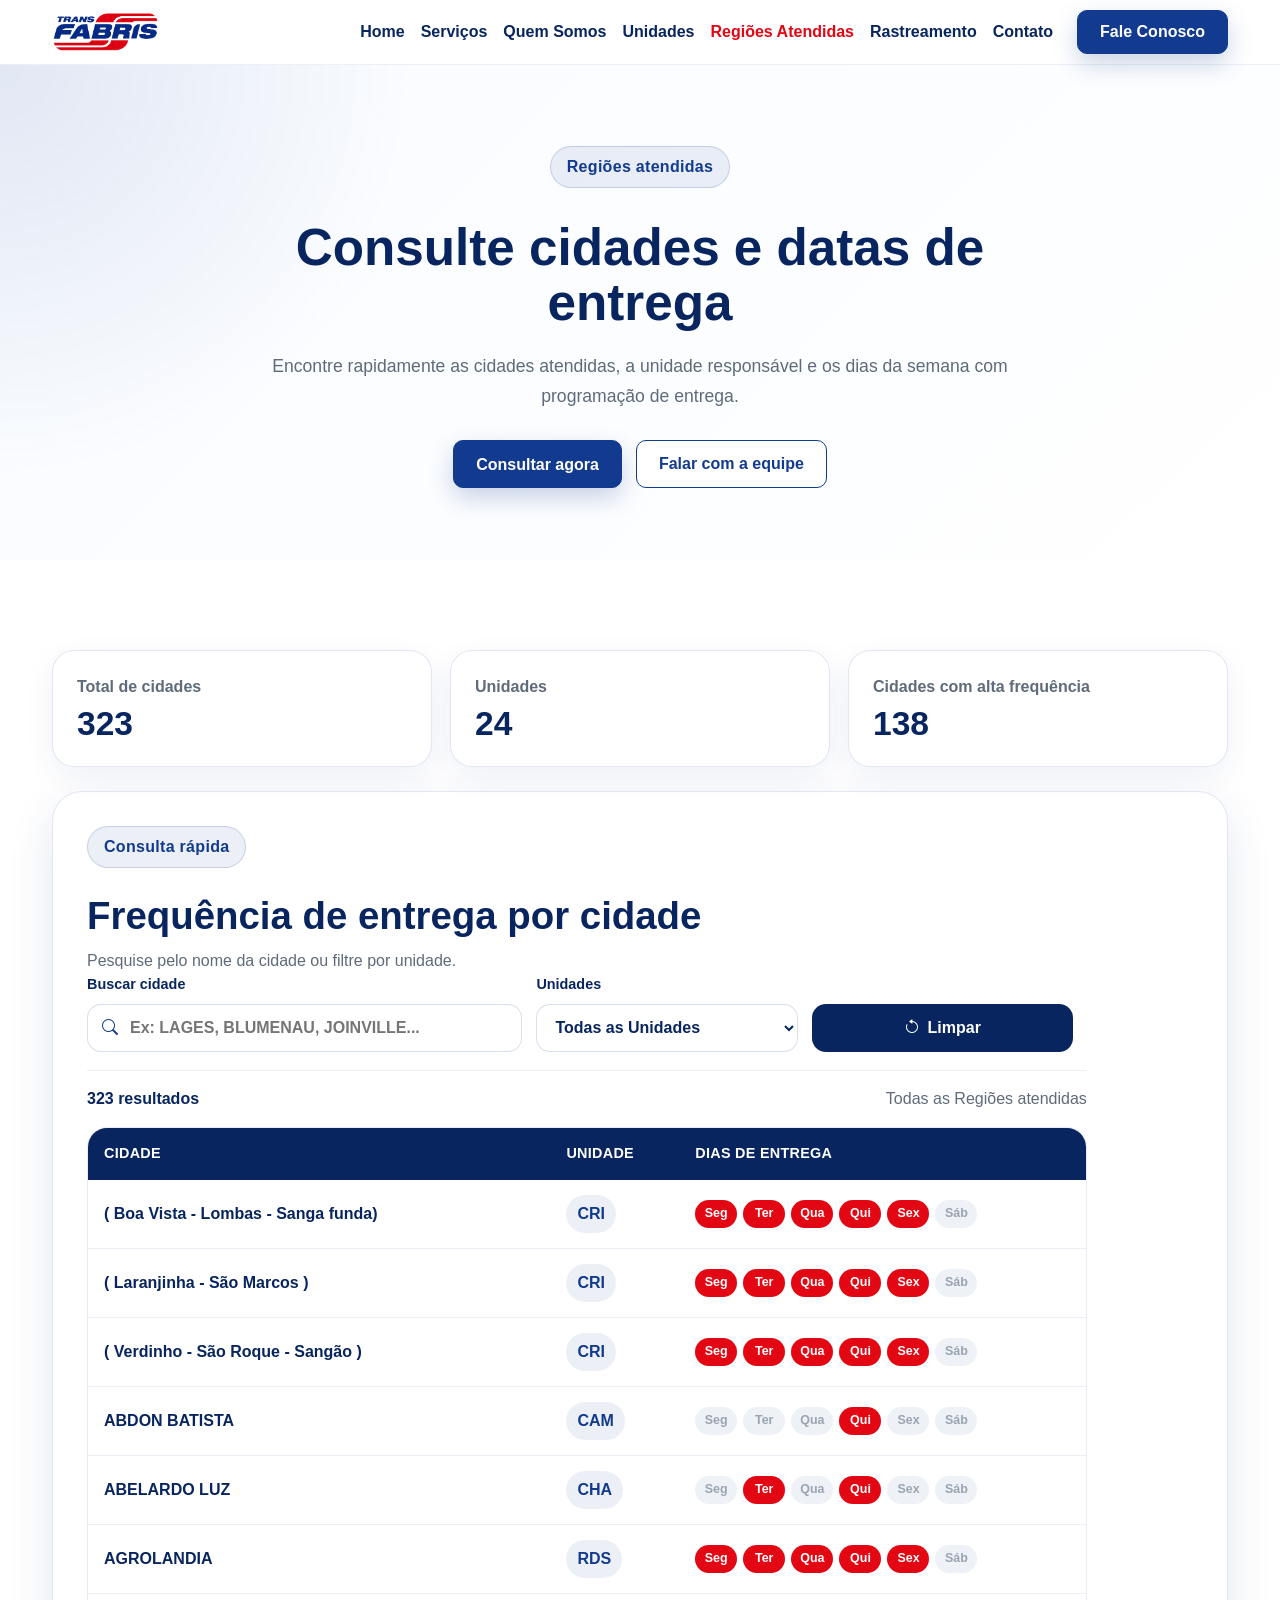
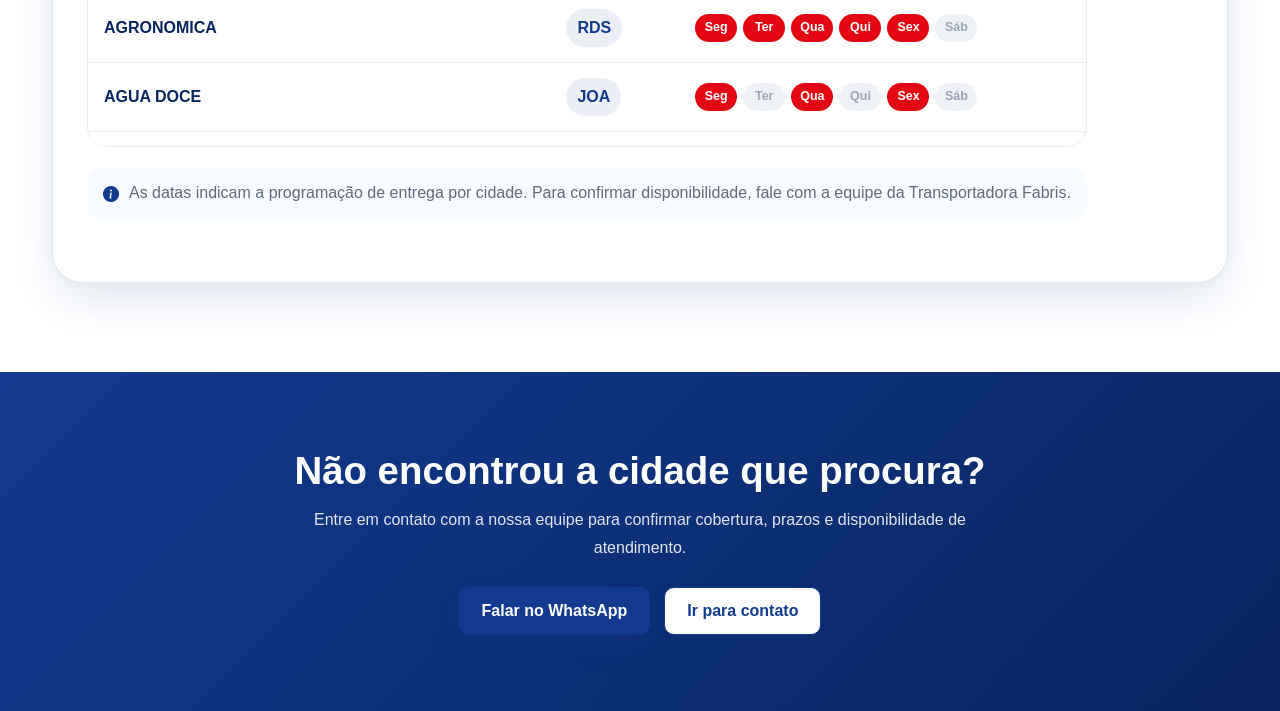
==== commit be2a9e78: "Add files via upload" ====
--- a/pracas.html
+++ b/pracas.html
@@ -219,73 +219,6 @@
     </div>
   </section>
 
-  <!-- ================= ASSISTENTE VIRTUAL ================= -->
-  <div class="assistente-site" id="assistenteSite">
-    <button class="botao-flutuante-assistente" id="botaoAssistente" type="button" aria-label="Abrir assistente virtual" aria-expanded="false" aria-controls="painelAssistente">
-      <span class="selo-assistente">1</span>
-      <img src="assets/img/mascote-assistente.png" alt="Mascote assistente da Transfabris" class="avatar-assistente">
-    </button>
-
-    <div class="painel-assistente" id="painelAssistente" aria-hidden="true">
-      <div class="cabecalho-painel-assistente">
-        <div class="identidade-cabecalho-assistente">
-          <img src="assets/img/mascote-assistente.png" alt="Mascote da Transfabris" class="avatar-cabecalho-assistente">
-          <div>
-            <strong>Assistente (nao dei nome ainda)</strong>
-            <span>Online • resposta rápida</span>
-          </div>
-        </div>
-
-        <button class="fechar-assistente" id="fecharAssistente" type="button" aria-label="Fechar assistente">
-          <i class="bi bi-x-lg"></i>
-        </button>
-      </div>
-
-      <div class="corpo-painel-assistente">
-        <div class="mensagem-assistente">
-          <p>Olá! Eu sou o mascote da Transportadora Fabris 🐾</p>
-          <small>Posso te ajudar a encontrar o setor certo mais rápido.</small>
-        </div>
-
-        <div class="acoes-rapidas-assistente">
-          <a href="https://api.whatsapp.com/send?phone=554937061400" target="_blank" rel="noopener">
-            <i class="bi bi-whatsapp"></i>
-            Falar no WhatsApp
-          </a>
-
-          <a href="servicos.html">
-            <i class="bi bi-grid"></i>
-            Ver serviços
-          </a>
-
-          <a href="unidades.html">
-            <i class="bi bi-geo-alt"></i>
-            Ver unidades
-          </a>
-
-          <a href="pracas.html">
-            <i class="bi bi-calendar-check"></i>
-            Consultar Regiões atendidas
-          </a>
-
-          <a href="rastreamento.html">
-            <i class="bi bi-truck"></i>
-            Consultar rastreamento
-          </a>
-
-          <a href="index.html#fale-conosco">
-            <i class="bi bi-headset"></i>
-            Falar com a equipe
-          </a>
-        </div>
-      </div>
-    </div>
-
-    <div class="tooltip-assistente" id="tooltipAssistente">
-      Olá! Precisa de ajuda?
-    </div>
-  </div>
-
 
   <!-- ================= JS ================= -->
   <script src="https://cdn.jsdelivr.net/npm/bootstrap@5.3.3/dist/js/bootstrap.bundle.min.js"></script>
--- a/css/style.css
+++ b/css/style.css
@@ -706,7 +706,7 @@
   }
 
   .logo-capa-inicial {
-    width: min(650x, 90vw);
+    width: min(650px, 90vw);
     max-height: 40vh;
   }
 
@@ -777,249 +777,7 @@
   }
 }
 
-
-/* ================= ASSISTENTE VIRTUAL ================= */
-
-.assistente-site {
-  position: fixed;
-  right: 22px;
-  bottom: 70px;
-  z-index: 1200;
-  display: flex;
-  flex-direction: column;
-  align-items: flex-end;
-  gap: 12px;
-}
-
-/* Botão invisível: o mascote aparece natural, sem bola/fundo branco */
-.botao-flutuante-assistente {
-  position: relative;
-  width: 135px;
-  height: 175px;
-  border: none;
-  background: transparent;
-  box-shadow: none;
-  border-radius: 0;
-  display: flex;
-  align-items: flex-end;
-  justify-content: center;
-  cursor: pointer;
-  padding: 0;
-  overflow: visible;
-  transition: transform 0.25s ease, filter 0.25s ease;
-}
-
-.botao-flutuante-assistente::before {
-  display: none;
-}
-
-.botao-flutuante-assistente:hover {
-  transform: translateY(-5px) scale(1.03);
-  filter: drop-shadow(0 18px 24px rgba(18, 59, 143, 0.24));
-}
-
-.avatar-assistente {
-  width: 135px;
-  height: 175px;
-  object-fit: contain;
-  object-position: bottom center;
-  display: block;
-  filter: drop-shadow(0 16px 22px rgba(18, 59, 143, 0.22));
-}
-
-/* Remove o contador visual do botão */
-.selo-assistente {
-  display: none;
-}
-
-.tooltip-assistente {
-  margin-right: 96px;
-  margin-bottom: -8px;
-  background: var(--azul-marca-escuro);
-  color: #ffffff;
-  padding: 10px 14px;
-  border-radius: 14px;
-  font-size: 0.92rem;
-  font-weight: 700;
-  box-shadow: 0 14px 28px rgba(8, 37, 95, 0.18);
-  animation: assistantFloat 3s ease-in-out infinite;
-}
-
-.painel-assistente {
-  width: min(340px, calc(100vw - 28px));
-  margin-bottom: 8px;
-  background: #ffffff;
-  border: 1px solid rgba(18, 59, 143, 0.14);
-  border-radius: 24px;
-  box-shadow: 0 26px 60px rgba(18, 59, 143, 0.18);
-  overflow: hidden;
-  opacity: 0;
-  visibility: hidden;
-  transform: translateY(14px) scale(0.96);
-  transform-origin: bottom right;
-  transition: opacity 0.25s ease, visibility 0.25s ease, transform 0.25s ease;
-}
-
-.assistente-site.esta-aberto .painel-assistente {
-  opacity: 1;
-  visibility: visible;
-  transform: translateY(0) scale(1);
-}
-
-.assistente-site.esta-aberto .tooltip-assistente {
-  display: none;
-}
-
-.cabecalho-painel-assistente {
-  display: flex;
-  justify-content: space-between;
-  align-items: center;
-  gap: 12px;
-  padding: 16px 16px 14px;
-  background: linear-gradient(135deg, var(--azul-marca), var(--azul-marca-escuro));
-  color: #ffffff;
-}
-
-.identidade-cabecalho-assistente {
-  display: flex;
-  align-items: center;
-  gap: 12px;
-}
-
-.avatar-cabecalho-assistente {
-  width: 52px;
-  height: 52px;
-  object-fit: contain;
-  object-position: bottom center;
-  border-radius: 50%;
-  background: rgba(255, 255, 255, 0.12);
-  padding: 3px;
-}
-
-.identidade-cabecalho-assistente strong {
-  display: block;
-  font-size: 1rem;
-  line-height: 1.2;
-}
-
-.identidade-cabecalho-assistente span {
-  display: block;
-  font-size: 0.82rem;
-  color: rgba(255, 255, 255, 0.84);
-}
-
-.fechar-assistente {
-  width: 38px;
-  height: 38px;
-  border-radius: 12px;
-  border: none;
-  background: rgba(255, 255, 255, 0.14);
-  color: #ffffff;
-  display: inline-flex;
-  align-items: center;
-  justify-content: center;
-  cursor: pointer;
-  transition: 0.25s ease;
-}
-
-.fechar-assistente:hover {
-  background: rgba(255, 255, 255, 0.24);
-}
-
-.corpo-painel-assistente {
-  padding: 18px 16px 16px;
-}
-
-.mensagem-assistente {
-  background: linear-gradient(135deg, rgba(18, 59, 143, 0.06), rgba(18, 59, 143, 0.02));
-  border: 1px solid rgba(18, 59, 143, 0.10);
-  border-radius: 18px 18px 18px 6px;
-  padding: 14px 15px;
-  margin-bottom: 14px;
-}
-
-.mensagem-assistente p {
-  margin: 0 0 5px;
-  font-size: 0.96rem;
-  font-weight: 800;
-  color: var(--azul-marca-escuro);
-}
-
-.mensagem-assistente small {
-  color: var(--texto-suave);
-  line-height: 1.5;
-}
-
-.acoes-rapidas-assistente {
-  display: grid;
-  gap: 10px;
-}
-
-.acoes-rapidas-assistente a {
-  display: flex;
-  align-items: center;
-  gap: 10px;
-  padding: 13px 14px;
-  text-decoration: none;
-  color: var(--azul-marca-escuro);
-  background: #ffffff;
-  border: 1px solid rgba(18, 59, 143, 0.12);
-  border-radius: 14px;
-  font-weight: 700;
-  transition: 0.25s ease;
-}
-
-.acoes-rapidas-assistente a i {
-  font-size: 1rem;
-  color: var(--vermelho-marca);
-}
-
-.acoes-rapidas-assistente a:hover {
-  transform: translateY(-2px);
-  border-color: rgba(18, 59, 143, 0.28);
-  background: var(--azul-marca-suave);
-}
-
-@keyframes assistantFloat {
-  0%, 100% {
-    transform: translateY(0);
-  }
-
-  50% {
-    transform: translateY(-4px);
-  }
-}
-
-@media (max-width: 575px) {
-  .assistente-site {
-    right: 10px;
-    bottom: 0;
-  }
-
-  .botao-flutuante-assistente {
-    width: 118px;
-    height: 150px;
-  }
-
-  .avatar-assistente {
-    width: 118px;
-    height: 150px;
-  }
-
-  .tooltip-assistente {
-    margin-right: 72px;
-    max-width: 220px;
-    text-align: center;
-    font-size: 0.82rem;
-  }
-
-  .painel-assistente {
-    width: min(320px, calc(100vw - 16px));
-  }
-}
-
-
-/* ================= AJUSTE FINAL - ASSISTENTE E NAVBAR ================= */
+/* ================= AJUSTE FINAL - NAVBAR ================= */
 
 /* Navbar um pouco mais compacta */
 .navbar-oficial {
@@ -1030,60 +788,6 @@
 .logo-navbar {
   height: 38px;
 }
-
-/* Mascote maior, de corpo inteiro, encostado no canto inferior */
-.botao-flutuante-assistente {
-  width: 180px;
-  height: 230px;
-}
-
-.avatar-assistente {
-  width: 180px;
-  height: 230px;
-}
-
-/* Janelinha abre acima do mascote e não empurra o tooltip */
-.painel-assistente {
-  position: absolute;
-  right: 0;
-  bottom: 350px;
-  margin-bottom: 12px;
-}
-
-/* Balão de texto acima do mascote */
-.tooltip-assistente {
-  position: absolute;
-  right: 38px;
-  bottom: 218px;
-  margin: 0;
-  white-space: nowrap;
-}
-
-@media (max-width: 575px) {
-  .botao-flutuante-assistente {
-    width: 135px;
-  height: 175px;
-  }
-
-  .avatar-assistente {
-    width: 135px;
-  height: 175px;
-  }
-
-  .painel-assistente {
-    right: 0;
-    bottom: 175px;
-    margin-bottom: 10px;
-  }
-
-  .tooltip-assistente {
-    right: 18px;
-    bottom: 165px;
-    margin: 0;
-    white-space: normal;
-  }
-}
-
 
 /* ================= UNIDADES - MAPA INTERATIVO / CARROSSEL DE ESTADOS ================= */
 
@@ -2515,8 +2219,7 @@
   color: var(--azul-marca-escuro);
 }
 
-.selo-praca-entrega,
-.delivery-source-page {
+.selo-praca-entrega {
   display: inline-flex;
   align-items: center;
   justify-content: center;
@@ -3128,3 +2831,377 @@
     grid-template-columns: 1fr;
   }
 }
+
+
+/* ================= REVISÃO FINAL DE RESPONSIVIDADE CONTROLADA ================= */
+
+/*
+  Camada final feita para melhorar o encaixe do site sem esticar o layout.
+  Importante:
+  - não altera a largura global do .container;
+  - mantém o visual atual;
+  - concentra ajustes de altura, espaçamento e empilhamento;
+  - melhora principalmente telas 1366x768, notebooks, tablets e celulares.
+*/
+
+/* ---------- HOME / PRIMEIRA TELA ---------- */
+
+.secao-capa-inicial {
+  min-height: calc(100svh - var(--altura-navbar));
+  height: calc(100svh - var(--altura-navbar));
+  padding: clamp(58px, 8svh, 86px) 0;
+  display: flex;
+  align-items: center;
+  justify-content: center;
+}
+
+.conteudo-capa-inicial {
+  width: min(100%, 900px);
+}
+
+.logo-capa-inicial {
+  width: min(860px, 82vw);
+  max-height: 42svh;
+  margin-bottom: clamp(12px, 2svh, 20px);
+}
+
+.subtitulo-capa-inicial {
+  font-size: clamp(0.96rem, 1.15vw, 1.08rem);
+  line-height: 1.58;
+  margin-bottom: clamp(16px, 2.5svh, 24px);
+}
+
+/* Faixas da home com altura mais segura em telas baixas */
+.faixa-principal-marca {
+  height: clamp(42px, 6.4svh, 58px);
+}
+
+.linhas-faixa-marca-topo .linha-branca,
+.linhas-faixa-marca-rodape .linha-branca {
+  height: clamp(4px, 0.75svh, 6px);
+}
+
+.linhas-faixa-marca-topo .linha-azul,
+.linhas-faixa-marca-rodape .linha-vermelha-fina {
+  height: clamp(12px, 2svh, 18px);
+}
+
+/* Ajuste especial para 1366x768 e notebooks com pouca altura */
+@media (max-height: 800px) and (min-width: 900px) {
+  .secao-capa-inicial {
+    padding: 50px 0;
+  }
+
+  .logo-capa-inicial {
+    width: min(850px, 80vw);
+    max-height: 40svh;
+    margin-bottom: 14px;
+  }
+
+  .subtitulo-capa-inicial {
+    font-size: 0.98rem;
+    line-height: 1.52;
+    margin-bottom: 16px;
+  }
+
+  .faixa-principal-marca {
+    height: 42px;
+  }
+
+  .linhas-faixa-marca-topo .linha-azul,
+  .linhas-faixa-marca-rodape .linha-vermelha-fina {
+    height: 12px;
+  }
+
+  .linhas-faixa-marca-topo .linha-branca,
+  .linhas-faixa-marca-rodape .linha-branca {
+    height: 5px;
+  }
+}
+
+/* ---------- NAVBAR ---------- */
+
+.navbar-oficial {
+  min-height: var(--altura-navbar);
+}
+
+.logo-navbar {
+  height: 38px;
+  width: auto;
+}
+
+@media (max-width: 991px) {
+  .navbar-oficial .navbar-nav {
+    padding-top: 12px;
+    padding-bottom: 8px;
+  }
+
+  .navbar-oficial .nav-link {
+    padding: 10px 0;
+  }
+
+  .navbar .botao-marca-primario {
+    width: 100%;
+    justify-content: center;
+  }
+}
+
+/* ---------- SEÇÕES INTERNAS ---------- */
+
+.hero-pagina-servicos,
+.secao-hero-entrega,
+.secao-hero-rastreamento {
+  padding-top: clamp(72px, 9svh, 112px);
+  padding-bottom: clamp(68px, 8svh, 86px);
+}
+
+.secao-sobre,
+.secao-destaque-servicos,
+.secao-beneficios-servicos,
+.secao-mapa-unidades,
+.secao-agenda-entrega,
+.secao-consulta-rastreamento,
+.secao-apoio-unidades {
+  padding-top: clamp(64px, 7vw, 100px);
+  padding-bottom: clamp(64px, 7vw, 100px);
+}
+
+@media (max-height: 800px) and (min-width: 900px) {
+  .hero-pagina-servicos,
+  .secao-hero-entrega,
+  .secao-hero-rastreamento {
+    padding-top: 62px;
+    padding-bottom: 58px;
+  }
+
+  .conteudo-hero-servicos h1,
+  .conteudo-hero-entrega h1,
+  .conteudo-hero-rastreamento h1 {
+    font-size: clamp(2rem, 3.4vw, 3.25rem);
+  }
+
+  .conteudo-hero-servicos p,
+  .conteudo-hero-entrega p,
+  .conteudo-hero-rastreamento p {
+    font-size: 1rem;
+    line-height: 1.6;
+  }
+
+  .secao-destaque-servicos,
+  .secao-mapa-unidades,
+  .secao-agenda-entrega,
+  .secao-consulta-rastreamento {
+    padding-top: 70px;
+    padding-bottom: 78px;
+  }
+}
+
+/* ---------- SERVIÇOS ---------- */
+
+.card-destaque-servico {
+  min-height: clamp(500px, 44vw, 560px);
+}
+
+.area-imagem-destaque-servico,
+.imagem-destaque-servico {
+  min-height: clamp(500px, 44vw, 560px);
+}
+
+.conteudo-destaque-servico {
+  padding: clamp(34px, 4vw, 58px);
+}
+
+@media (max-width: 991px) {
+  .card-destaque-servico {
+    grid-template-columns: 1fr;
+    min-height: auto;
+  }
+
+  .area-imagem-destaque-servico,
+  .imagem-destaque-servico {
+    min-height: clamp(280px, 46vw, 400px);
+  }
+
+  .seta-slider-servico {
+    top: auto;
+    bottom: 18px;
+    transform: none;
+  }
+}
+
+@media (max-width: 575px) {
+  .conteudo-destaque-servico {
+    padding: 26px 18px;
+  }
+
+  .area-imagem-destaque-servico,
+  .imagem-destaque-servico {
+    min-height: 240px;
+  }
+}
+
+/* ---------- UNIDADES ---------- */
+
+@media (max-width: 1199px) {
+  .layout-mapa-unidades {
+    grid-template-columns: 1fr;
+  }
+
+  .card-detalhe-unidade {
+    max-width: 820px;
+    width: 100%;
+    margin: 0 auto;
+  }
+}
+
+@media (max-width: 767px) {
+  .card-mapa-unidades {
+    padding: 22px 16px;
+  }
+
+  .barra-mapa-estados {
+    grid-template-columns: 44px 1fr 44px;
+    gap: 10px;
+  }
+
+  .botao-navegacao-estado {
+    width: 44px;
+    height: 44px;
+  }
+
+  .titulo-mapa-estados strong {
+    font-size: clamp(1.15rem, 5vw, 1.55rem);
+  }
+
+  .abas-estados {
+    overflow-x: auto;
+    flex-wrap: nowrap;
+    justify-content: flex-start;
+    padding-bottom: 6px;
+  }
+
+  .aba-estado {
+    flex: 0 0 auto;
+  }
+
+  .palco-mapa-estado {
+    min-height: 320px;
+  }
+
+  .painel-cidades-atendidas {
+    padding: 24px 18px;
+  }
+
+  .grade-cidades-atendidas {
+    grid-template-columns: 1fr;
+  }
+}
+
+/* ---------- REGIÕES ATENDIDAS ---------- */
+
+@media (max-width: 1199px) {
+  .grade-filtros-entrega {
+    grid-template-columns: 1fr 1fr;
+  }
+
+  .botao-limpar-entrega {
+    width: 100%;
+  }
+}
+
+@media (max-width: 767px) {
+  .grade-resumo-entrega,
+  .grade-filtros-entrega {
+    grid-template-columns: 1fr;
+  }
+
+  .area-tabela-entrega {
+    display: none;
+  }
+
+  .cards-entrega {
+    display: grid;
+    gap: 12px;
+  }
+
+  .atalhos-dias-entrega {
+    flex-wrap: nowrap;
+    overflow-x: auto;
+    justify-content: flex-start;
+    padding-bottom: 6px;
+  }
+
+  .atalhos-dias-entrega button {
+    flex: 0 0 auto;
+  }
+}
+
+/* ---------- RASTREAMENTO ---------- */
+
+@media (max-width: 1199px) {
+  .layout-rastreamento {
+    grid-template-columns: 1fr;
+  }
+
+  .formulario-rastreamento {
+    grid-template-columns: 1fr 1fr;
+  }
+
+  .botao-consultar-rastreamento {
+    width: 100%;
+  }
+
+  .linha-tempo-rastreamento {
+    grid-template-columns: repeat(3, minmax(0, 1fr));
+  }
+
+  .grade-dados-rastreamento {
+    grid-template-columns: repeat(2, minmax(0, 1fr));
+  }
+}
+
+@media (max-width: 767px) {
+  .formulario-rastreamento,
+  .linha-tempo-rastreamento,
+  .grade-dados-rastreamento,
+  .resumo-status-rastreamento {
+    grid-template-columns: 1fr;
+  }
+
+  .card-consulta-rastreamento,
+  .card-resumo-rastreamento,
+  .painel-resultado-rastreamento {
+    padding: 24px 18px;
+    border-radius: 24px;
+  }
+}
+
+/* ---------- CELULAR PEQUENO ---------- */
+
+@media (max-width: 575px) {
+  .secao-capa-inicial {
+    min-height: calc(100svh - var(--altura-navbar));
+    padding: 70px 0;
+  }
+
+  .logo-capa-inicial {
+    width: min(470px, 92vw);
+    max-height: 34svh;
+  }
+
+  .acoes-capa-inicial,
+  .acoes-pagina-servicos,
+  .acoes-hero-entrega,
+  .acoes-hero-rastreamento,
+  .acoes-destaque-servico {
+    width: 100%;
+  }
+
+  .acoes-capa-inicial .btn,
+  .acoes-pagina-servicos .btn,
+  .acoes-hero-entrega .btn,
+  .acoes-hero-rastreamento .btn,
+  .acoes-destaque-servico .btn {
+    width: min(100%, 360px);
+  }
+}
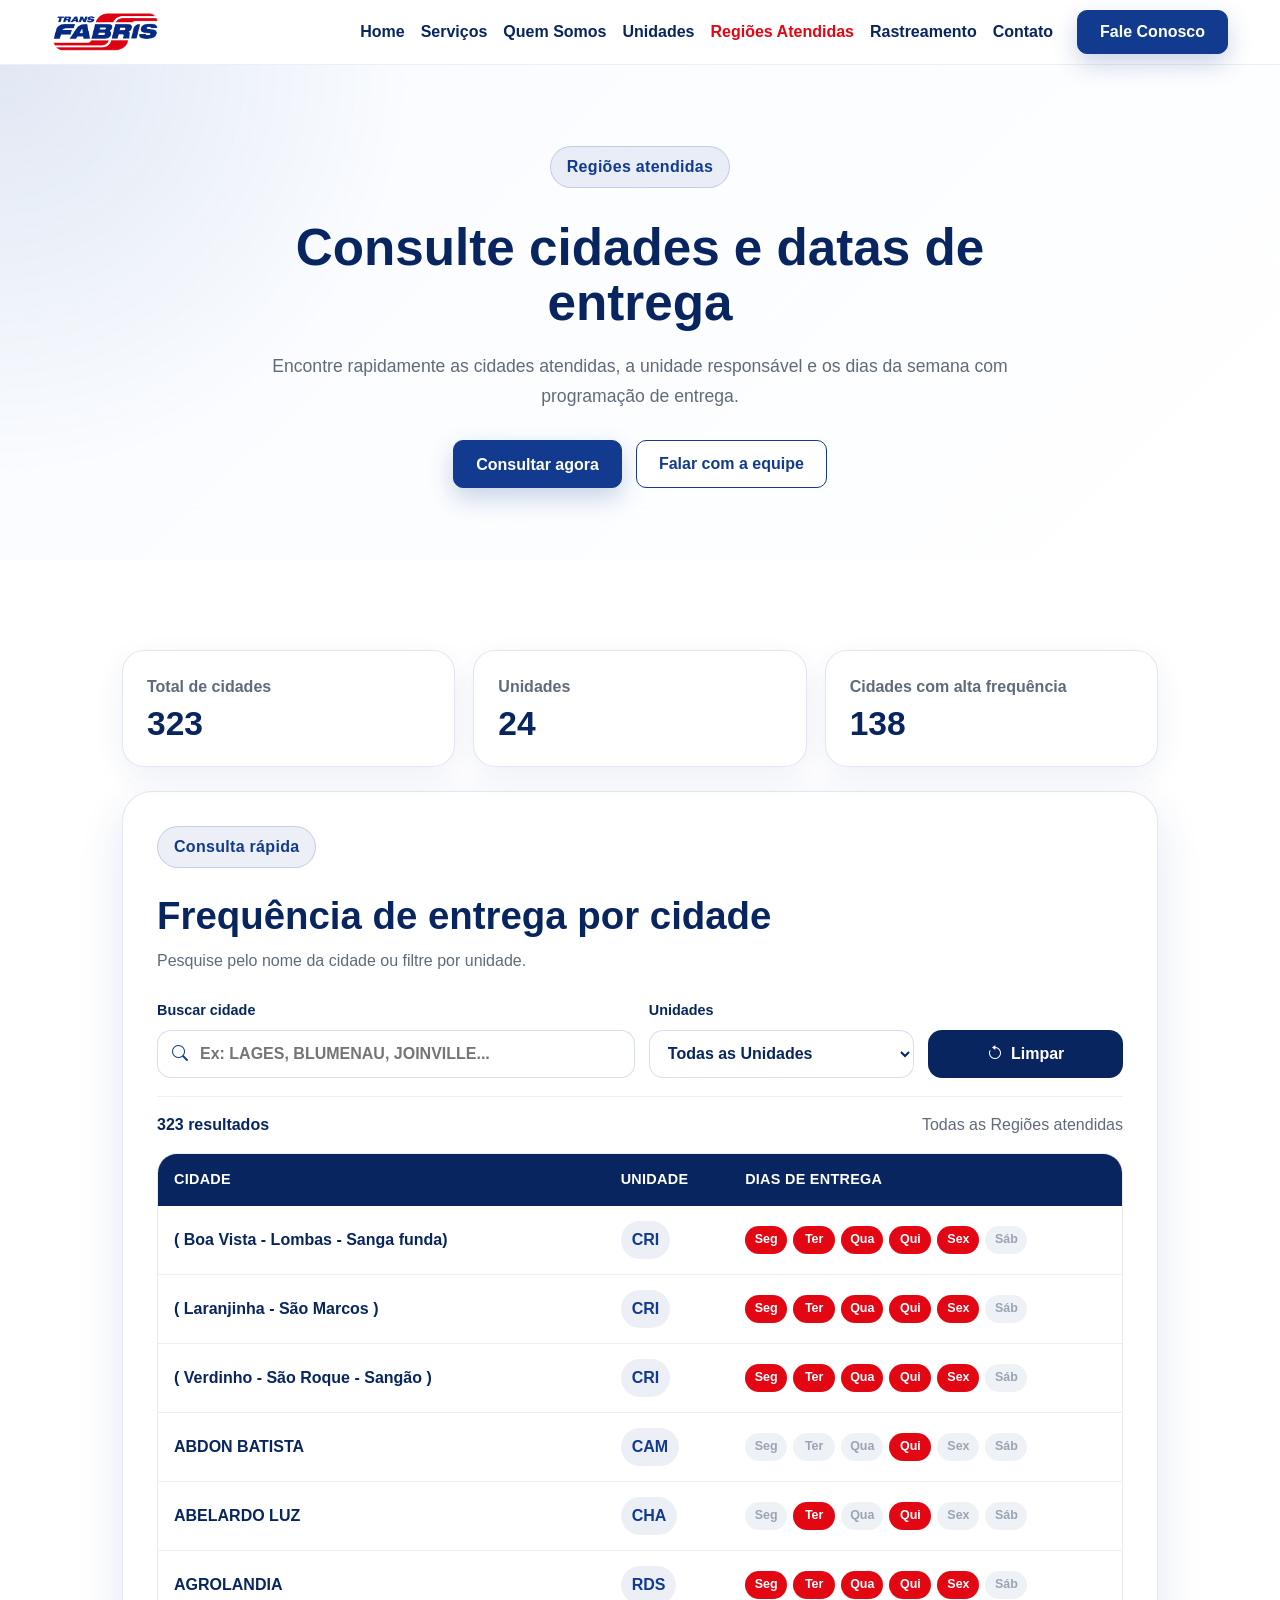
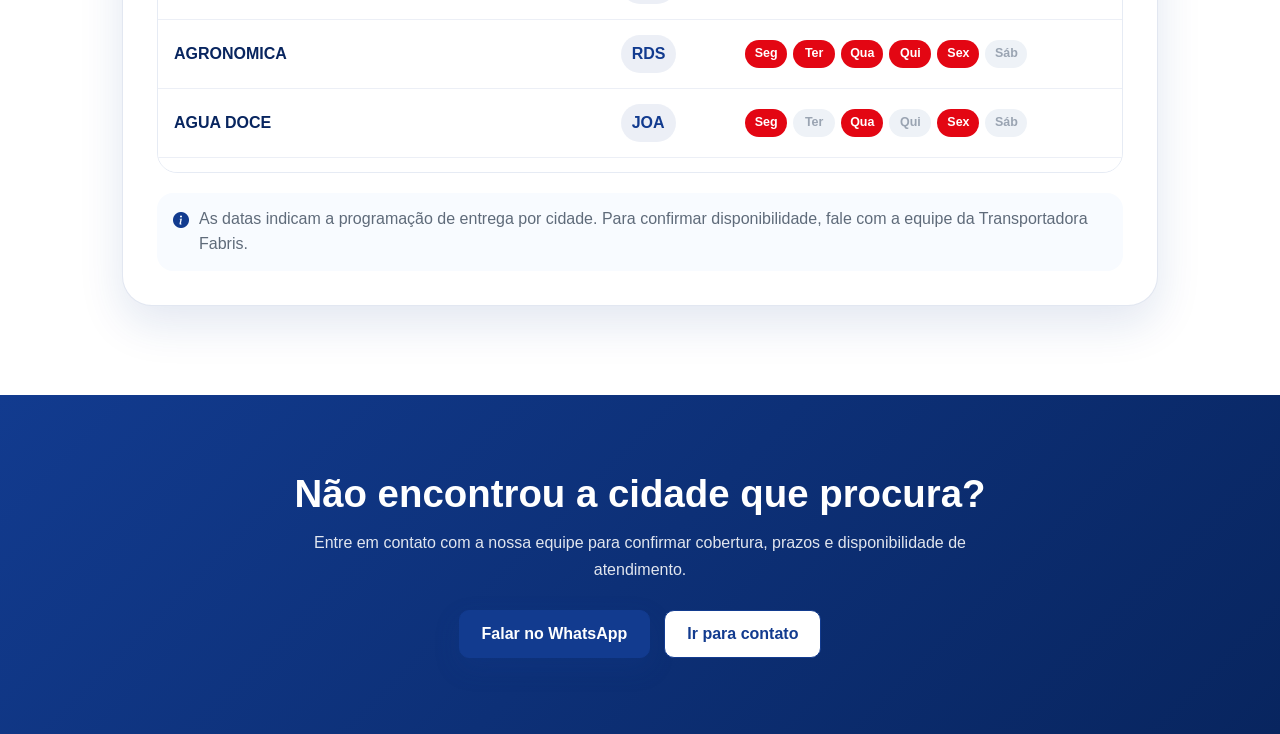
==== commit d832653b: "Add files via upload" ====
--- a/pracas.html
+++ b/pracas.html
@@ -133,6 +133,8 @@
             <p>
               Pesquise pelo nome da cidade ou filtre por unidade.
             </p>
+          </div>
+        </div>
 
         <div class="grade-filtros-entrega">
 
--- a/css/style.css
+++ b/css/style.css
@@ -793,7 +793,7 @@
 
 .secao-mapa-unidades {
   padding: 90px 0 100px;
-  background: #ffffff;
+   background: #ffffff;
 }
 
 .cabecalho-mapa-unidades {
@@ -3205,3 +3205,51 @@
     width: min(100%, 360px);
   }
 }
+
+
+/* ================= AJUSTE CENTRALIZAÇÃO REGIÕES ATENDIDAS ================= */
+
+/*
+  Correção da aba Regiões Atendidas:
+  - centraliza o bloco de consulta;
+  - corrige o grid dos filtros, que estava com 4 colunas para apenas 3 itens;
+  - garante que a tabela ocupe toda a largura disponível do card;
+  - mantém o layout contido, sem esticar o site inteiro.
+*/
+
+.secao-agenda-entrega > .container {
+  max-width: 1060px;
+  margin-left: auto;
+  margin-right: auto;
+}
+
+.grade-resumo-entrega,
+.card-consulta-entrega {
+  width: 100%;
+  max-width: 100%;
+  margin-left: auto;
+  margin-right: auto;
+}
+
+.grade-filtros-entrega {
+  grid-template-columns: minmax(320px, 1.35fr) minmax(220px, 0.75fr) minmax(190px, 0.55fr);
+  width: 100%;
+}
+
+.botao-limpar-entrega {
+  width: 100%;
+}
+
+.area-tabela-entrega {
+  width: 100%;
+}
+
+.tabela-entrega {
+  width: 100%;
+}
+
+@media (max-width: 991px) {
+  .grade-filtros-entrega {
+    grid-template-columns: 1fr;
+  }
+}
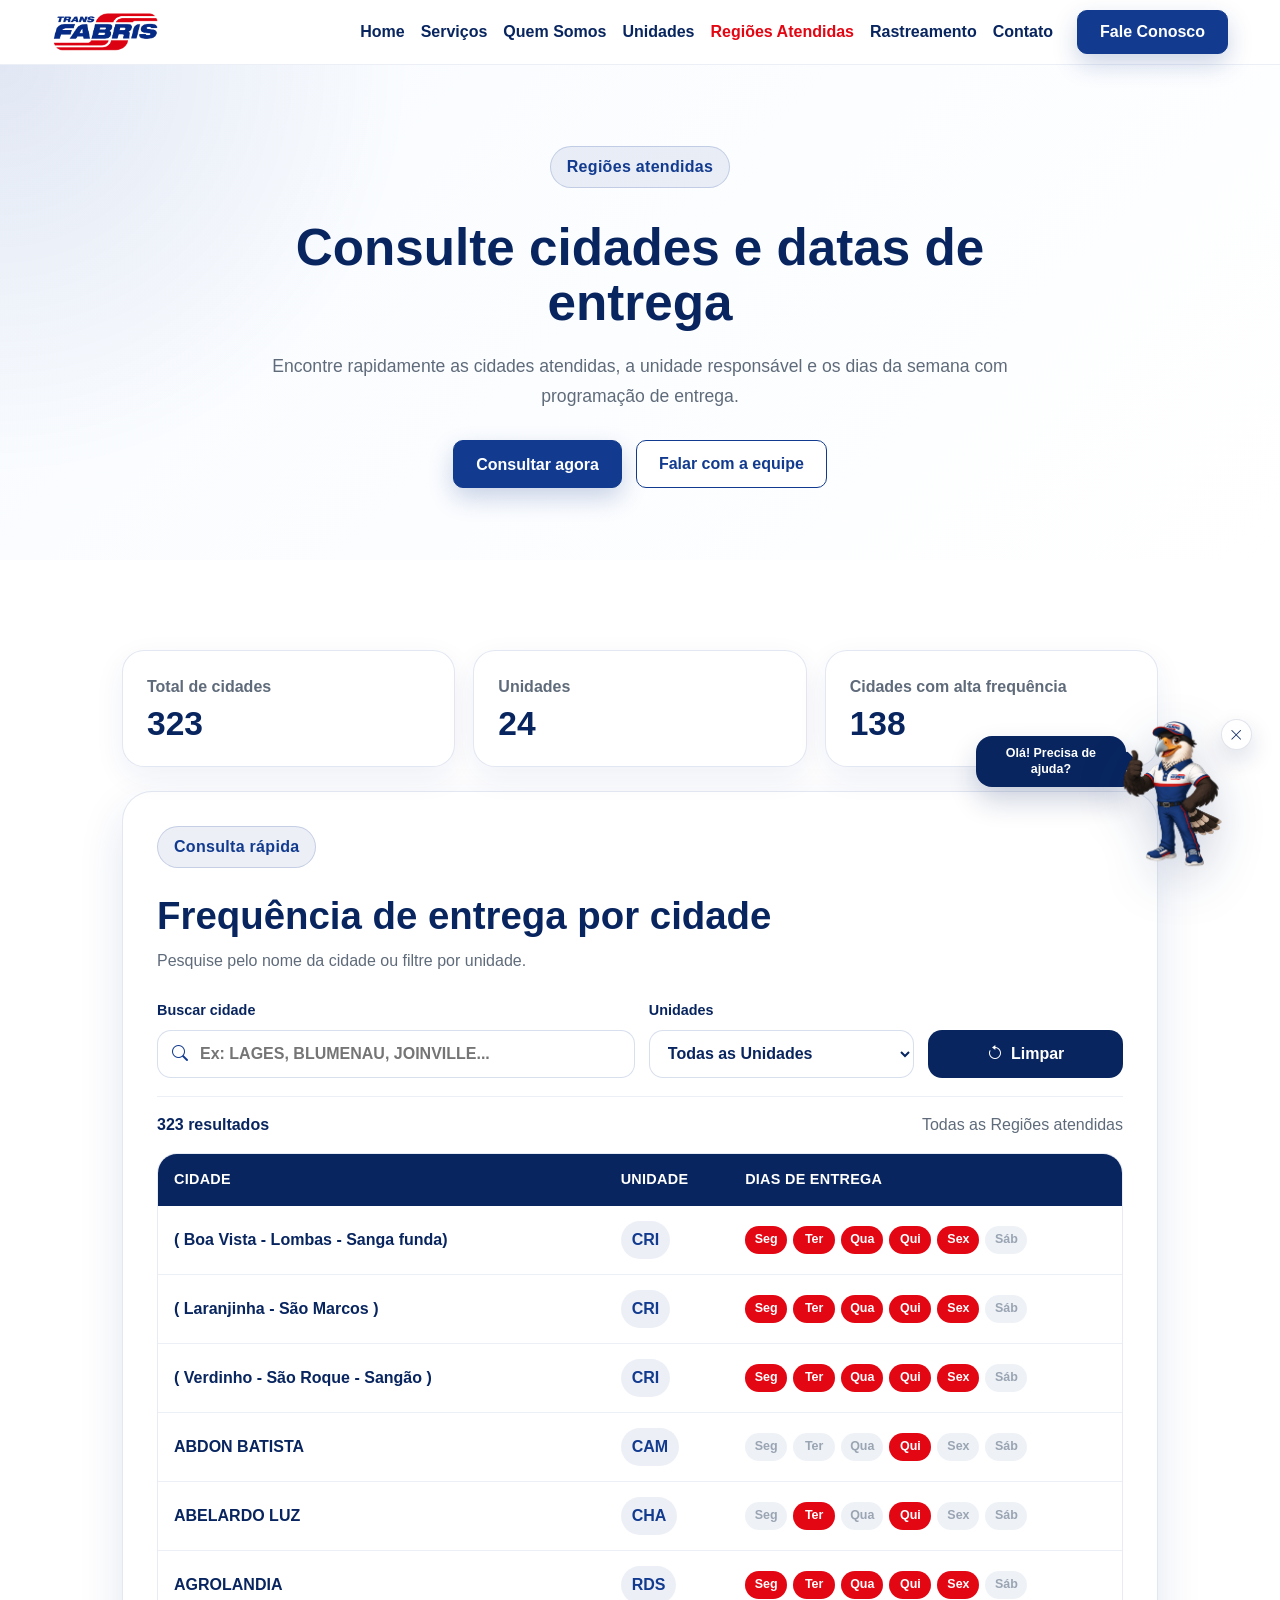
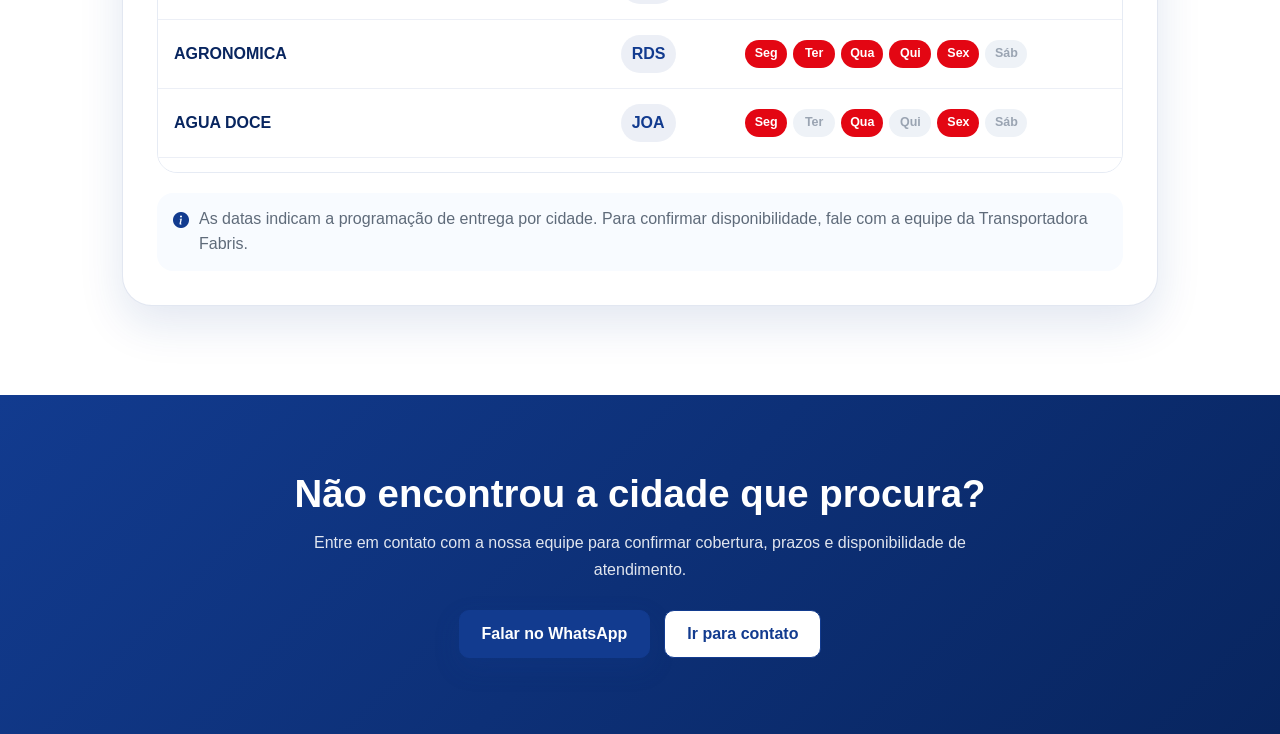
==== commit 25400398: "Add files via upload" ====
--- a/pracas.html
+++ b/pracas.html
@@ -222,6 +222,43 @@
   </section>
 
 
+  <!-- ================= MASCOTE FLUTUANTE ================= -->
+  <div class="mascote-site" id="mascoteSite" aria-label="Mascote da Transportadora Fabris">
+    <button
+      class="botao-fechar-mascote"
+      id="botaoFecharMascote"
+      type="button"
+      aria-label="Remover mascote da tela"
+      title="Remover mascote"
+    >
+      <i class="bi bi-x-lg"></i>
+    </button>
+
+    <div class="balao-mascote">
+      Olá! Precisa de ajuda?
+    </div>
+
+    <img
+      src="assets/img/mascote-assistente.png"
+      alt="Mascote da Transportadora Fabris"
+      class="imagem-mascote"
+    >
+  </div>
+
+  <button
+    class="botao-reaparecer-mascote"
+    id="botaoReaparecerMascote"
+    type="button"
+    aria-label="Mostrar mascote novamente"
+    title="Mostrar mascote"
+  >
+    <img
+      src="assets/img/botao-reaparecer-mascote.png"
+      alt="Mostrar mascote"
+      class="imagem-reaparecer-mascote"
+    >
+  </button>
+
   <!-- ================= JS ================= -->
   <script src="https://cdn.jsdelivr.net/npm/bootstrap@5.3.3/dist/js/bootstrap.bundle.min.js"></script>
   <script src="js/script.js"></script>
--- a/css/style.css
+++ b/css/style.css
@@ -1085,6 +1085,17 @@
   font-weight: 800;
 }
 
+.imagem-detalhe-unidade {
+  overflow:hidden;
+}
+
+.imagem-detalhe-unidade img {
+  width: 100%;
+  height: 100%;
+  object-fit: cover;
+  display: block;
+}
+
 .conteudo-detalhe-unidade {
   padding: 30px;
 }
@@ -1234,6 +1245,25 @@
   .info-rodape-contato h3 {
     font-size: 1.4rem;
   }
+}
+
+.imagem-detalhe-unidade {
+  overflow: hidden;
+}
+
+.imagem-detalhe-unidade:has(img) {
+  padding: 0 !important;
+  display: block;
+  background: transparent;
+}
+
+.imagem-detalhe-unidade img {
+  width: 100%;
+  height: 100%;
+  min-height: 320px;
+  object-fit: cover;
+  object-position: center;
+  display: block;
 }
 
 
@@ -3253,3 +3283,225 @@
     grid-template-columns: 1fr;
   }
 }
+
+
+/* ================= MASCOTE FLUTUANTE RESPONSIVO ================= */
+
+.mascote-site {
+  position: fixed;
+  right: clamp(14px, 2.2vw, 34px);
+  bottom: clamp(16px, 3vh, 34px);
+  z-index: 1200;
+  width: clamp(118px, 12vw, 185px);
+  display: flex;
+  flex-direction: column;
+  align-items: center;
+  pointer-events: none;
+  transition:
+    opacity 0.25s ease,
+    visibility 0.25s ease,
+    transform 0.25s ease;
+}
+
+.mascote-site.mascote-oculto {
+  opacity: 0;
+  visibility: hidden;
+  transform: translateY(18px) scale(0.94);
+}
+
+.imagem-mascote {
+  width: 100%;
+  height: auto;
+  display: block;
+  object-fit: contain;
+  filter: drop-shadow(0 16px 24px rgba(8, 37, 95, 0.22));
+  pointer-events: auto;
+  user-select: none;
+}
+
+.botao-fechar-mascote {
+  position: absolute;
+  top: 0;
+  right: 0;
+  width: clamp(27px, 2.4vw, 34px);
+  height: clamp(27px, 2.4vw, 34px);
+  border: 1px solid rgba(8, 37, 95, 0.12);
+  border-radius: 999px;
+  background: #ffffff;
+  color: var(--azul-marca-escuro);
+  display: inline-flex;
+  align-items: center;
+  justify-content: center;
+  font-size: clamp(0.72rem, 1vw, 0.86rem);
+  box-shadow: 0 10px 24px rgba(8, 37, 95, 0.16);
+  cursor: pointer;
+  pointer-events: auto;
+  transition: 0.2s ease;
+  z-index: 3;
+}
+
+.botao-fechar-mascote:hover {
+  background: var(--vermelho-marca);
+  border-color: var(--vermelho-marca);
+  color: #ffffff;
+  transform: scale(1.05);
+}
+
+.balao-mascote {
+  position: absolute;
+  right: min(82%, 132px);
+  top: clamp(8px, 1.3vw, 18px);
+  min-width: 150px;
+  max-width: 190px;
+  background: var(--azul-marca-escuro);
+  color: #ffffff;
+  border-radius: 16px 16px 4px 16px;
+  padding: 10px 14px;
+  font-size: clamp(0.78rem, 0.95vw, 0.9rem);
+  font-weight: 800;
+  line-height: 1.25;
+  text-align: center;
+  box-shadow: 0 14px 28px rgba(8, 37, 95, 0.20);
+  pointer-events: none;
+  animation: flutuarBalaoMascote 3.4s ease-in-out infinite;
+}
+
+.balao-mascote::after {
+  content: "";
+  position: absolute;
+  right: -8px;
+  top: 18px;
+  width: 14px;
+  height: 14px;
+  background: var(--azul-marca-escuro);
+  transform: rotate(45deg);
+  border-radius: 2px;
+}
+
+@keyframes flutuarBalaoMascote {
+  0%,
+  100% {
+    transform: translateY(0);
+  }
+
+  50% {
+    transform: translateY(-5px);
+  }
+}
+
+/* Notebook / telas médias */
+@media (max-width: 1199px) {
+  .mascote-site {
+    width: clamp(110px, 13vw, 155px);
+    right: 18px;
+    bottom: 24px;
+  }
+
+  .balao-mascote {
+    right: min(78%, 118px);
+    min-width: 138px;
+  }
+}
+
+/* Tablet e celular grande */
+@media (max-width: 767px) {
+  .mascote-site {
+    width: 112px;
+    right: 12px;
+    bottom: 14px;
+  }
+
+  .balao-mascote {
+    right: 74px;
+    top: 8px;
+    min-width: 126px;
+    max-width: 142px;
+    padding: 8px 10px;
+    border-radius: 14px 14px 4px 14px;
+  }
+
+  .botao-fechar-mascote {
+    top: -4px;
+    right: -4px;
+  }
+}
+
+/* Celular pequeno: deixa discreto para não cobrir conteúdo */
+@media (max-width: 480px) {
+  .mascote-site {
+    width: 92px;
+    right: 10px;
+    bottom: 12px;
+  }
+
+  .balao-mascote {
+    display: none;
+  }
+
+  .botao-fechar-mascote {
+    width: 27px;
+    height: 27px;
+  }
+}
+
+
+/* ================= BOTÃO REAPARECER MASCOTE ================= */
+
+.botao-reaparecer-mascote {
+  position: fixed;
+  right: 0;
+  bottom: clamp(18px, 3vh, 34px);
+  z-index: 1199;
+  width: clamp(62px, 6.4vw, 88px);
+  height: clamp(116px, 10.5vw, 156px);
+  border: none;
+  background: transparent;
+  padding: 0;
+  cursor: pointer;
+  opacity: 0;
+  visibility: hidden;
+  transform: translateX(65%) scale(0.96);
+  transition:
+    opacity 0.25s ease,
+    visibility 0.25s ease,
+    transform 0.25s ease,
+    filter 0.25s ease;
+}
+
+.botao-reaparecer-mascote.esta-visivel {
+  opacity: 1;
+  visibility: visible;
+  transform: translateX(34%) scale(1);
+}
+
+.botao-reaparecer-mascote:hover,
+.botao-reaparecer-mascote:focus-visible {
+  transform: translateX(18%) scale(1.03);
+  filter: drop-shadow(0 16px 24px rgba(8, 37, 95, 0.26));
+  outline: none;
+}
+
+.imagem-reaparecer-mascote {
+  width: 100%;
+  height: 100%;
+  object-fit: contain;
+  display: block;
+  pointer-events: none;
+  user-select: none;
+}
+
+@media (max-width: 767px) {
+  .botao-reaparecer-mascote {
+    width: 58px;
+    height: 108px;
+    bottom: 14px;
+  }
+}
+
+@media (max-width: 480px) {
+  .botao-reaparecer-mascote {
+    width: 50px;
+    height: 94px;
+    bottom: 12px;
+  }
+}
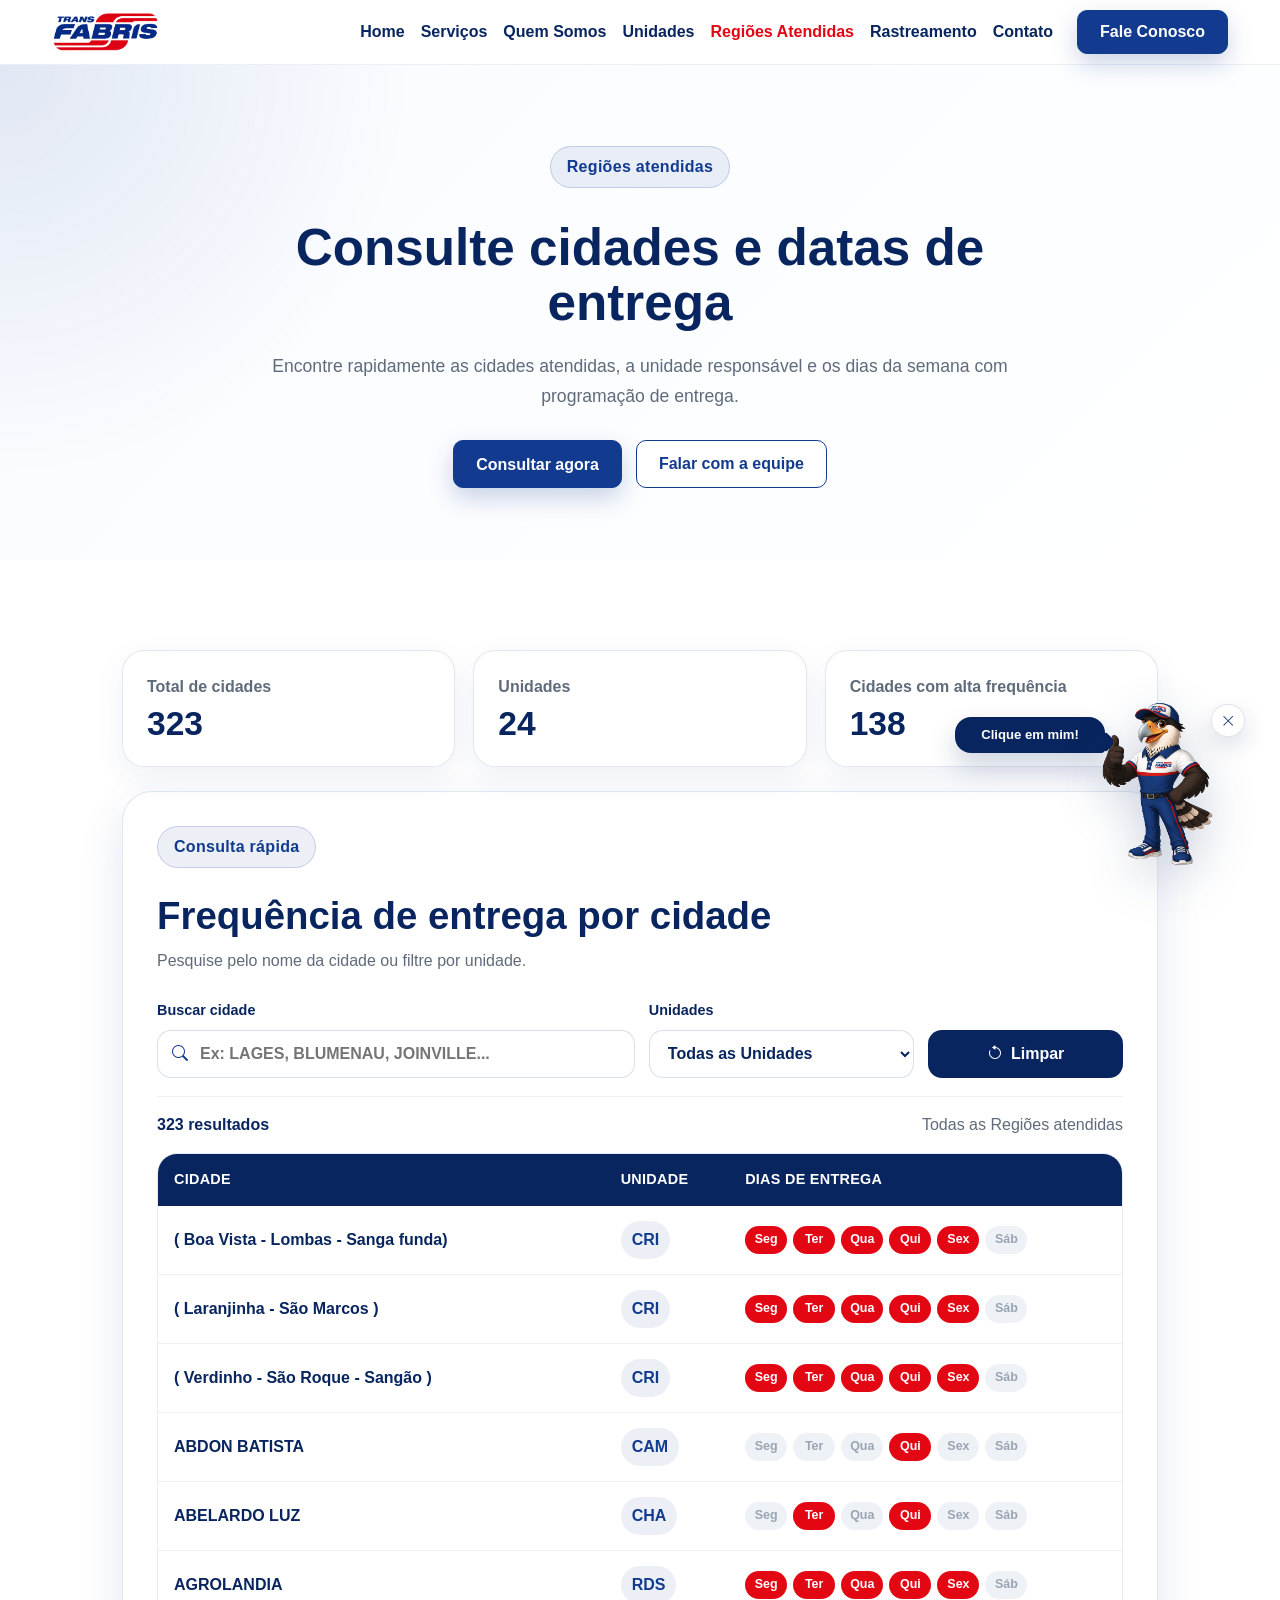
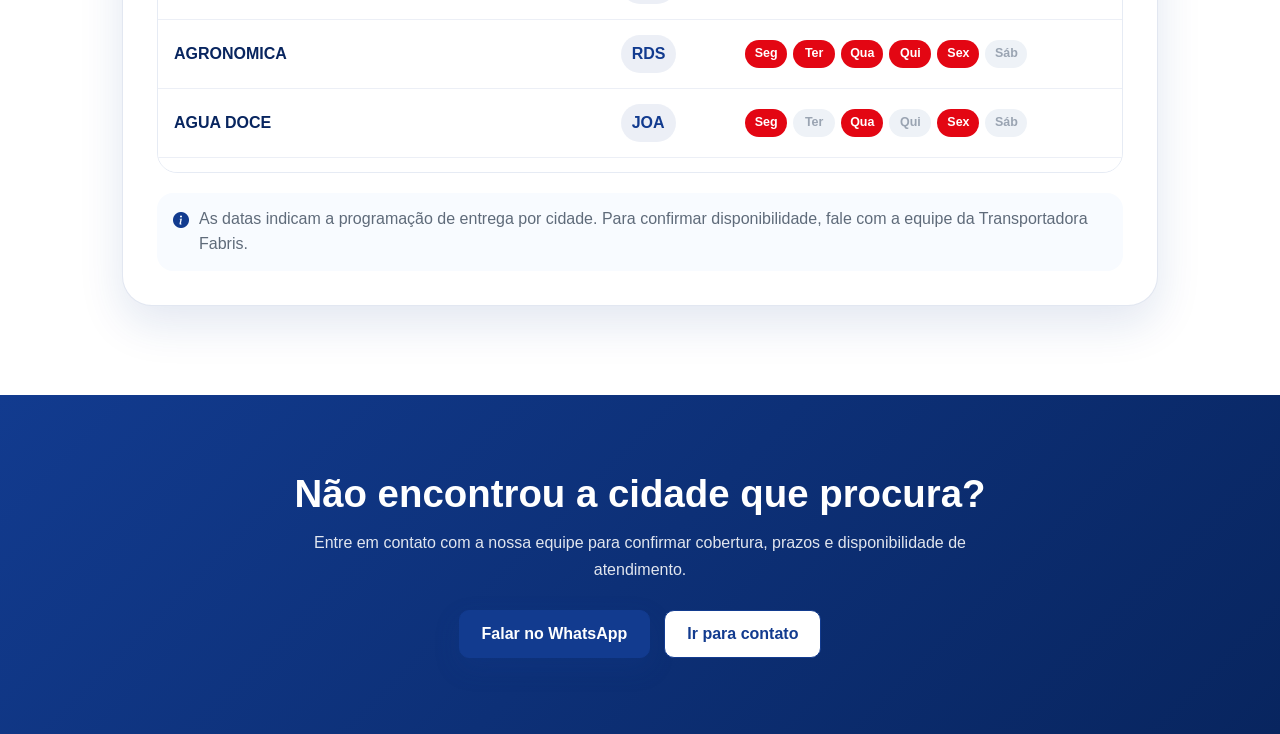
==== commit ff318ad8: "Add files via upload" ====
--- a/pracas.html
+++ b/pracas.html
@@ -220,8 +220,6 @@
       </div>
     </div>
   </section>
-
-
   <!-- ================= MASCOTE FLUTUANTE ================= -->
   <div class="mascote-site" id="mascoteSite" aria-label="Mascote da Transportadora Fabris">
     <button
@@ -235,15 +233,81 @@
     </button>
 
     <div class="balao-mascote">
-      Olá! Precisa de ajuda?
-    </div>
-
-    <img
-      src="assets/img/mascote-assistente.png"
-      alt="Mascote da Transportadora Fabris"
-      class="imagem-mascote"
+      Clique em mim!
+    </div>
+
+    <button
+      class="botao-abrir-mascote"
+      id="botaoAbrirMascote"
+      type="button"
+      aria-label="Abrir opções do mascote"
+      aria-expanded="false"
+      aria-controls="painelMascote"
     >
+      <img
+        src="assets/img/mascote-assistente.png"
+        alt="Mascote da Transportadora Fabris"
+        class="imagem-mascote"
+      >
+    </button>
+
+    <div class="painel-mascote" id="painelMascote" aria-hidden="true">
+      <div class="cabecalho-painel-mascote">
+        <div>
+          <strong>Olá! Como posso ajudar?</strong>
+          <span>Atalhos rápidos</span>
+        </div>
+
+        <button
+          class="botao-fechar-painel-mascote"
+          id="botaoFecharPainelMascote"
+          type="button"
+          aria-label="Fechar opções do mascote"
+        >
+          <i class="bi bi-x-lg"></i>
+        </button>
+      </div>
+
+      <div class="corpo-painel-mascote">
+        <p>
+          Escolha uma opção para acessar mais rápido as informações da Transportadora Fabris.
+        </p>
+
+        <div class="acoes-painel-mascote">
+          <a href="https://api.whatsapp.com/send?phone=554937061400" target="_blank" rel="noopener">
+            <i class="bi bi-whatsapp"></i>
+            Falar no WhatsApp
+          </a>
+
+          <a href="servicos.html">
+            <i class="bi bi-grid"></i>
+            Ver serviços
+          </a>
+
+          <a href="unidades.html">
+            <i class="bi bi-geo-alt"></i>
+            Ver unidades
+          </a>
+
+          <a href="pracas.html">
+            <i class="bi bi-calendar-check"></i>
+            Regiões atendidas
+          </a>
+
+          <a href="rastreamento.html">
+            <i class="bi bi-truck"></i>
+            Rastreamento
+          </a>
+
+          <a href="index.html#fale-conosco">
+            <i class="bi bi-headset"></i>
+            Fale conosco
+          </a>
+        </div>
+      </div>
+    </div>
   </div>
+
 
   <button
     class="botao-reaparecer-mascote"
--- a/css/style.css
+++ b/css/style.css
@@ -3285,14 +3285,14 @@
 }
 
 
-/* ================= MASCOTE FLUTUANTE RESPONSIVO ================= */
+/* ================= MASCOTE FLUTUANTE RESPONSIVO E INTERATIVO ================= */
 
 .mascote-site {
   position: fixed;
-  right: clamp(14px, 2.2vw, 34px);
-  bottom: clamp(16px, 3vh, 34px);
+  right: clamp(18px, 2.6vw, 42px);
+  bottom: clamp(18px, 3vh, 38px);
   z-index: 1200;
-  width: clamp(118px, 12vw, 185px);
+  width: clamp(150px, 13.5vw, 225px);
   display: flex;
   flex-direction: column;
   align-items: center;
@@ -3309,22 +3309,38 @@
   transform: translateY(18px) scale(0.94);
 }
 
+.botao-abrir-mascote {
+  width: 100%;
+  border: none;
+  background: transparent;
+  padding: 0;
+  cursor: pointer;
+  pointer-events: auto;
+  transition: transform 0.22s ease, filter 0.22s ease;
+}
+
+.botao-abrir-mascote:hover,
+.botao-abrir-mascote:focus-visible {
+  transform: translateY(-4px) scale(1.03);
+  filter: drop-shadow(0 18px 26px rgba(8, 37, 95, 0.24));
+  outline: none;
+}
+
 .imagem-mascote {
   width: 100%;
   height: auto;
   display: block;
   object-fit: contain;
   filter: drop-shadow(0 16px 24px rgba(8, 37, 95, 0.22));
-  pointer-events: auto;
   user-select: none;
 }
 
 .botao-fechar-mascote {
   position: absolute;
-  top: 0;
-  right: 0;
-  width: clamp(27px, 2.4vw, 34px);
-  height: clamp(27px, 2.4vw, 34px);
+  top: 4px;
+  right: 2px;
+  width: clamp(31px, 2.6vw, 38px);
+  height: clamp(31px, 2.6vw, 38px);
   border: 1px solid rgba(8, 37, 95, 0.12);
   border-radius: 999px;
   background: #ffffff;
@@ -3332,12 +3348,12 @@
   display: inline-flex;
   align-items: center;
   justify-content: center;
-  font-size: clamp(0.72rem, 1vw, 0.86rem);
+  font-size: clamp(0.78rem, 1vw, 0.92rem);
   box-shadow: 0 10px 24px rgba(8, 37, 95, 0.16);
   cursor: pointer;
   pointer-events: auto;
   transition: 0.2s ease;
-  z-index: 3;
+  z-index: 5;
 }
 
 .botao-fechar-mascote:hover {
@@ -3349,15 +3365,15 @@
 
 .balao-mascote {
   position: absolute;
-  right: min(82%, 132px);
+  right: min(82%, 150px);
   top: clamp(8px, 1.3vw, 18px);
   min-width: 150px;
-  max-width: 190px;
+  max-width: 205px;
   background: var(--azul-marca-escuro);
   color: #ffffff;
   border-radius: 16px 16px 4px 16px;
   padding: 10px 14px;
-  font-size: clamp(0.78rem, 0.95vw, 0.9rem);
+  font-size: clamp(0.82rem, 0.95vw, 0.94rem);
   font-weight: 800;
   line-height: 1.25;
   text-align: center;
@@ -3378,6 +3394,129 @@
   border-radius: 2px;
 }
 
+.painel-mascote {
+  position: absolute;
+  right: calc(100% + 16px);
+  bottom: 22px;
+  width: min(340px, calc(100vw - 34px));
+  max-height: min(78vh, 520px);
+  overflow: auto;
+  background: #ffffff;
+  border: 1px solid rgba(18, 59, 143, 0.14);
+  border-radius: 24px;
+  box-shadow: 0 26px 64px rgba(8, 37, 95, 0.20);
+  pointer-events: auto;
+  opacity: 0;
+  visibility: hidden;
+  transform: translateX(14px) translateY(10px) scale(0.96);
+  transform-origin: bottom right;
+  transition:
+    opacity 0.22s ease,
+    visibility 0.22s ease,
+    transform 0.22s ease;
+}
+
+.mascote-site.painel-aberto .painel-mascote {
+  opacity: 1;
+  visibility: visible;
+  transform: translateX(0) translateY(0) scale(1);
+}
+
+.mascote-site.painel-aberto .balao-mascote {
+  display: none;
+}
+
+.cabecalho-painel-mascote {
+  display: flex;
+  align-items: flex-start;
+  justify-content: space-between;
+  gap: 14px;
+  padding: 18px 18px 16px;
+  background: linear-gradient(135deg, var(--azul-marca), var(--azul-marca-escuro));
+  color: #ffffff;
+}
+
+.cabecalho-painel-mascote strong {
+  display: block;
+  font-size: 1rem;
+  font-weight: 900;
+}
+
+.cabecalho-painel-mascote span {
+  display: block;
+  margin-top: 3px;
+  font-size: 0.82rem;
+  opacity: 0.86;
+  font-weight: 700;
+}
+
+.botao-fechar-painel-mascote {
+  width: 32px;
+  height: 32px;
+  border: 1px solid rgba(255, 255, 255, 0.22);
+  border-radius: 999px;
+  background: rgba(255, 255, 255, 0.12);
+  color: #ffffff;
+  display: inline-flex;
+  align-items: center;
+  justify-content: center;
+  cursor: pointer;
+  transition: 0.2s ease;
+  flex: 0 0 auto;
+}
+
+.botao-fechar-painel-mascote:hover {
+  background: rgba(255, 255, 255, 0.22);
+  transform: scale(1.05);
+}
+
+.corpo-painel-mascote {
+  padding: 18px;
+}
+
+.corpo-painel-mascote p {
+  margin: 0 0 14px;
+  color: var(--texto-suave);
+  line-height: 1.55;
+  font-size: 0.92rem;
+}
+
+.acoes-painel-mascote {
+  display: grid;
+  gap: 10px;
+}
+
+.acoes-painel-mascote a {
+  display: flex;
+  align-items: center;
+  gap: 10px;
+  min-height: 44px;
+  padding: 11px 13px;
+  border-radius: 14px;
+  background: #f8fbff;
+  border: 1px solid rgba(18, 59, 143, 0.10);
+  color: var(--azul-marca-escuro);
+  font-weight: 900;
+  text-decoration: none;
+  transition: 0.22s ease;
+}
+
+.acoes-painel-mascote a i {
+  color: var(--vermelho-marca);
+  font-size: 1.05rem;
+}
+
+.acoes-painel-mascote a:hover {
+  background: var(--azul-marca);
+  border-color: var(--azul-marca);
+  color: #ffffff;
+  transform: translateY(-2px);
+}
+
+.acoes-painel-mascote a:hover i {
+  color: #ffffff;
+}
+
 @keyframes flutuarBalaoMascote {
   0%,
   100% {
@@ -3392,46 +3531,64 @@
 /* Notebook / telas médias */
 @media (max-width: 1199px) {
   .mascote-site {
-    width: clamp(110px, 13vw, 155px);
+    width: clamp(150px, 16vw, 195px);
     right: 18px;
     bottom: 24px;
   }
 
   .balao-mascote {
-    right: min(78%, 118px);
+    right: min(78%, 130px);
     min-width: 138px;
+  }
+
+  .painel-mascote {
+    right: calc(100% + 12px);
+    width: min(320px, calc(100vw - 32px));
   }
 }
 
 /* Tablet e celular grande */
 @media (max-width: 767px) {
   .mascote-site {
-    width: 112px;
+    width: 142px;
     right: 12px;
     bottom: 14px;
   }
 
   .balao-mascote {
-    right: 74px;
+    right: 98px;
     top: 8px;
-    min-width: 126px;
-    max-width: 142px;
+    min-width: 128px;
+    max-width: 150px;
     padding: 8px 10px;
     border-radius: 14px 14px 4px 14px;
+    font-size: 0.78rem;
   }
 
   .botao-fechar-mascote {
     top: -4px;
     right: -4px;
   }
-}
-
-/* Celular pequeno: deixa discreto para não cobrir conteúdo */
+
+  .painel-mascote {
+    right: 0;
+    bottom: calc(100% + 12px);
+    width: min(330px, calc(100vw - 24px));
+    max-height: 62vh;
+    transform: translateY(12px) scale(0.96);
+  }
+
+  .mascote-site.painel-aberto .painel-mascote {
+    transform: translateY(0) scale(1);
+  }
+}
+
+/* Celular pequeno: mantém maior, mas sem balão para não cobrir conteúdo */
 @media (max-width: 480px) {
   .mascote-site {
-    width: 92px;
-    right: 10px;
-    bottom: 12px;
+    width: 124px;
+    right: 8px;
+    bottom: 10px;
   }
 
   .balao-mascote {
@@ -3439,11 +3596,28 @@
   }
 
   .botao-fechar-mascote {
-    width: 27px;
-    height: 27px;
-  }
-}
-
+    width: 30px;
+    height: 30px;
+  }
+
+  .painel-mascote {
+    width: min(310px, calc(100vw - 18px));
+    right: 0;
+    bottom: calc(100% + 10px);
+    max-height: 62vh;
+    border-radius: 20px;
+  }
+
+  .corpo-painel-mascote {
+    padding: 14px;
+  }
+
+  .acoes-painel-mascote a {
+    min-height: 42px;
+    padding: 10px 12px;
+    font-size: 0.92rem;
+  }
+}
 
 /* ================= BOTÃO REAPARECER MASCOTE ================= */
 
@@ -3452,15 +3626,15 @@
   right: 0;
   bottom: clamp(18px, 3vh, 34px);
   z-index: 1199;
-  width: clamp(62px, 6.4vw, 88px);
-  height: clamp(116px, 10.5vw, 156px);
+  width: clamp(86px, 8vw, 118px);
+  height: clamp(156px, 13vw, 208px);
   border: none;
   background: transparent;
   padding: 0;
   cursor: pointer;
   opacity: 0;
   visibility: hidden;
-  transform: translateX(65%) scale(0.96);
+  transform: translateX(66%) scale(0.96);
   transition:
     opacity 0.25s ease,
     visibility 0.25s ease,
@@ -3492,16 +3666,16 @@
 
 @media (max-width: 767px) {
   .botao-reaparecer-mascote {
-    width: 58px;
-    height: 108px;
+    width: 78px;
+    height: 145px;
     bottom: 14px;
   }
 }
 
 @media (max-width: 480px) {
   .botao-reaparecer-mascote {
-    width: 50px;
-    height: 94px;
+    width: 68px;
+    height: 126px;
     bottom: 12px;
   }
 }
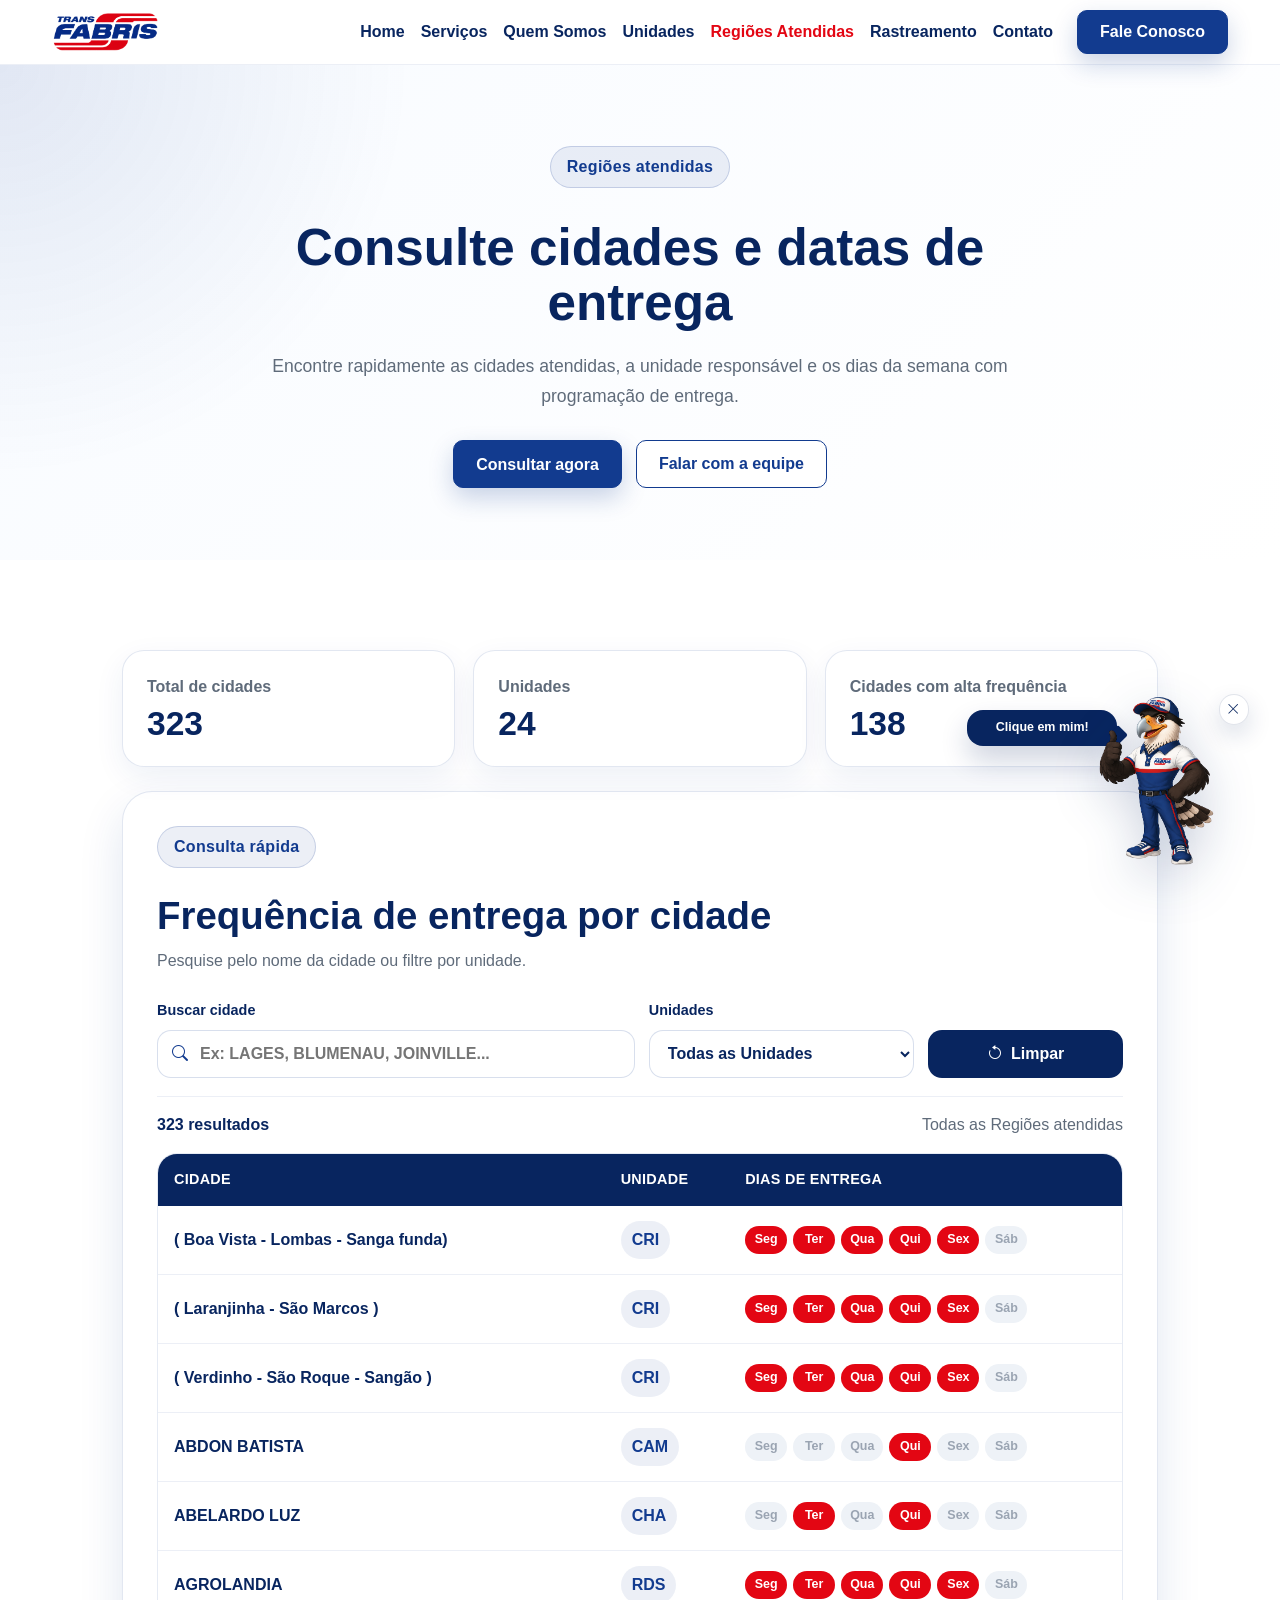
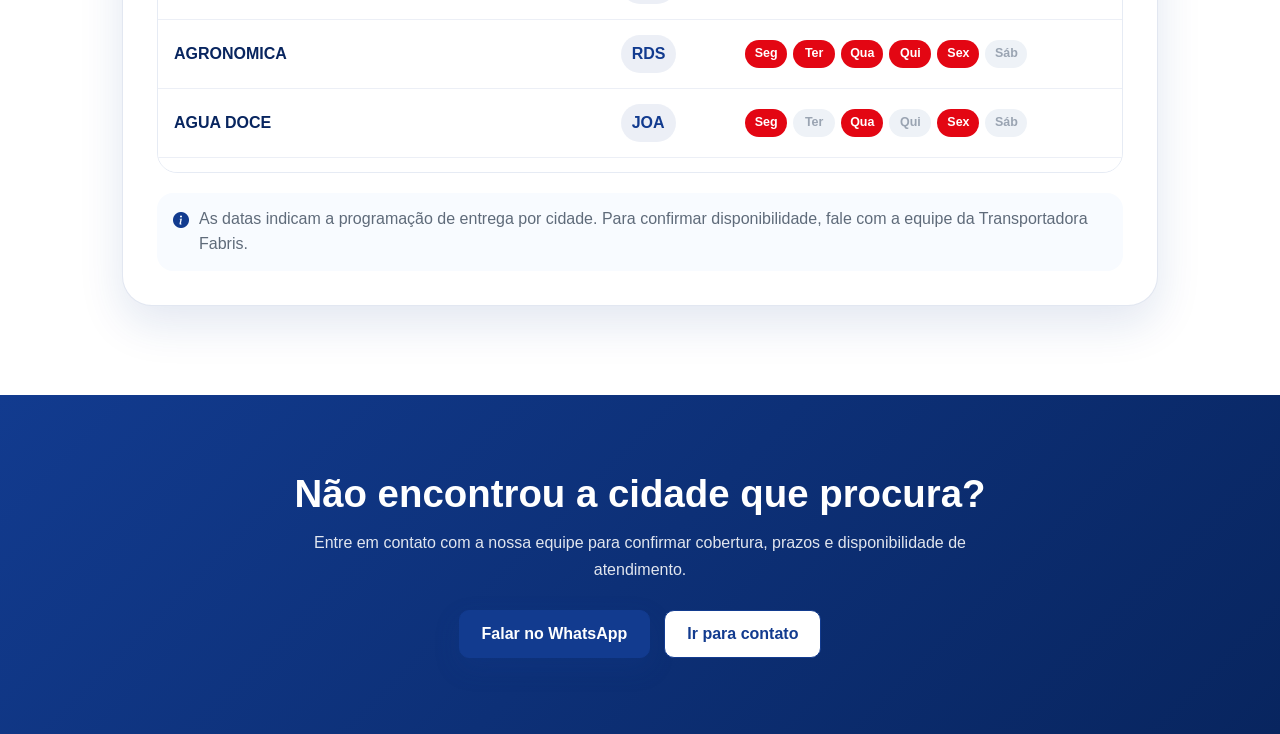
==== commit ef5c2b22: "Add files via upload" ====
--- a/pracas.html
+++ b/pracas.html
@@ -63,7 +63,7 @@
 
 
           <li class="nav-item">
-            <a class="nav-link" href="rastreamento.html">Rastreamento</a>
+            <a class="nav-link" href="https://ssw.inf.br/2/rastreamento">Rastreamento</a>
           </li>
 
           <li class="nav-item">
--- a/css/style.css
+++ b/css/style.css
@@ -3285,14 +3285,14 @@
 }
 
 
-/* ================= MASCOTE FLUTUANTE RESPONSIVO E INTERATIVO ================= */
+/* ================= MASCOTE FLUTUANTE RESPONSIVO ================= */
 
 .mascote-site {
   position: fixed;
-  right: clamp(18px, 2.6vw, 42px);
-  bottom: clamp(18px, 3vh, 38px);
+  right: clamp(14px, 2.2vw, 34px);
+  bottom: clamp(16px, 3vh, 34px);
   z-index: 1200;
-  width: clamp(150px, 13.5vw, 225px);
+  width: clamp(118px, 12vw, 185px);
   display: flex;
   flex-direction: column;
   align-items: center;
@@ -3309,38 +3309,22 @@
   transform: translateY(18px) scale(0.94);
 }
 
-.botao-abrir-mascote {
-  width: 100%;
-  border: none;
-  background: transparent;
-  padding: 0;
-  cursor: pointer;
-  pointer-events: auto;
-  transition: transform 0.22s ease, filter 0.22s ease;
-}
-
-.botao-abrir-mascote:hover,
-.botao-abrir-mascote:focus-visible {
-  transform: translateY(-4px) scale(1.03);
-  filter: drop-shadow(0 18px 26px rgba(8, 37, 95, 0.24));
-  outline: none;
-}
-
 .imagem-mascote {
   width: 100%;
   height: auto;
   display: block;
   object-fit: contain;
   filter: drop-shadow(0 16px 24px rgba(8, 37, 95, 0.22));
+  pointer-events: auto;
   user-select: none;
 }
 
 .botao-fechar-mascote {
   position: absolute;
-  top: 4px;
-  right: 2px;
-  width: clamp(31px, 2.6vw, 38px);
-  height: clamp(31px, 2.6vw, 38px);
+  top: 0;
+  right: 0;
+  width: clamp(27px, 2.4vw, 34px);
+  height: clamp(27px, 2.4vw, 34px);
   border: 1px solid rgba(8, 37, 95, 0.12);
   border-radius: 999px;
   background: #ffffff;
@@ -3348,12 +3332,12 @@
   display: inline-flex;
   align-items: center;
   justify-content: center;
-  font-size: clamp(0.78rem, 1vw, 0.92rem);
+  font-size: clamp(0.72rem, 1vw, 0.86rem);
   box-shadow: 0 10px 24px rgba(8, 37, 95, 0.16);
   cursor: pointer;
   pointer-events: auto;
   transition: 0.2s ease;
-  z-index: 5;
+  z-index: 3;
 }
 
 .botao-fechar-mascote:hover {
@@ -3365,15 +3349,15 @@
 
 .balao-mascote {
   position: absolute;
-  right: min(82%, 150px);
+  right: min(82%, 132px);
   top: clamp(8px, 1.3vw, 18px);
   min-width: 150px;
-  max-width: 205px;
+  max-width: 190px;
   background: var(--azul-marca-escuro);
   color: #ffffff;
   border-radius: 16px 16px 4px 16px;
   padding: 10px 14px;
-  font-size: clamp(0.82rem, 0.95vw, 0.94rem);
+  font-size: clamp(0.78rem, 0.95vw, 0.9rem);
   font-weight: 800;
   line-height: 1.25;
   text-align: center;
@@ -3394,129 +3378,6 @@
   border-radius: 2px;
 }
 
-.painel-mascote {
-  position: absolute;
-  right: calc(100% + 16px);
-  bottom: 22px;
-  width: min(340px, calc(100vw - 34px));
-  max-height: min(78vh, 520px);
-  overflow: auto;
-  background: #ffffff;
-  border: 1px solid rgba(18, 59, 143, 0.14);
-  border-radius: 24px;
-  box-shadow: 0 26px 64px rgba(8, 37, 95, 0.20);
-  pointer-events: auto;
-  opacity: 0;
-  visibility: hidden;
-  transform: translateX(14px) translateY(10px) scale(0.96);
-  transform-origin: bottom right;
-  transition:
-    opacity 0.22s ease,
-    visibility 0.22s ease,
-    transform 0.22s ease;
-}
-
-.mascote-site.painel-aberto .painel-mascote {
-  opacity: 1;
-  visibility: visible;
-  transform: translateX(0) translateY(0) scale(1);
-}
-
-.mascote-site.painel-aberto .balao-mascote {
-  display: none;
-}
-
-.cabecalho-painel-mascote {
-  display: flex;
-  align-items: flex-start;
-  justify-content: space-between;
-  gap: 14px;
-  padding: 18px 18px 16px;
-  background: linear-gradient(135deg, var(--azul-marca), var(--azul-marca-escuro));
-  color: #ffffff;
-}
-
-.cabecalho-painel-mascote strong {
-  display: block;
-  font-size: 1rem;
-  font-weight: 900;
-}
-
-.cabecalho-painel-mascote span {
-  display: block;
-  margin-top: 3px;
-  font-size: 0.82rem;
-  opacity: 0.86;
-  font-weight: 700;
-}
-
-.botao-fechar-painel-mascote {
-  width: 32px;
-  height: 32px;
-  border: 1px solid rgba(255, 255, 255, 0.22);
-  border-radius: 999px;
-  background: rgba(255, 255, 255, 0.12);
-  color: #ffffff;
-  display: inline-flex;
-  align-items: center;
-  justify-content: center;
-  cursor: pointer;
-  transition: 0.2s ease;
-  flex: 0 0 auto;
-}
-
-.botao-fechar-painel-mascote:hover {
-  background: rgba(255, 255, 255, 0.22);
-  transform: scale(1.05);
-}
-
-.corpo-painel-mascote {
-  padding: 18px;
-}
-
-.corpo-painel-mascote p {
-  margin: 0 0 14px;
-  color: var(--texto-suave);
-  line-height: 1.55;
-  font-size: 0.92rem;
-}
-
-.acoes-painel-mascote {
-  display: grid;
-  gap: 10px;
-}
-
-.acoes-painel-mascote a {
-  display: flex;
-  align-items: center;
-  gap: 10px;
-  min-height: 44px;
-  padding: 11px 13px;
-  border-radius: 14px;
-  background: #f8fbff;
-  border: 1px solid rgba(18, 59, 143, 0.10);
-  color: var(--azul-marca-escuro);
-  font-weight: 900;
-  text-decoration: none;
-  transition: 0.22s ease;
-}
-
-.acoes-painel-mascote a i {
-  color: var(--vermelho-marca);
-  font-size: 1.05rem;
-}
-
-.acoes-painel-mascote a:hover {
-  background: var(--azul-marca);
-  border-color: var(--azul-marca);
-  color: #ffffff;
-  transform: translateY(-2px);
-}
-
-.acoes-painel-mascote a:hover i {
-  color: #ffffff;
-}
-
 @keyframes flutuarBalaoMascote {
   0%,
   100% {
@@ -3531,64 +3392,46 @@
 /* Notebook / telas médias */
 @media (max-width: 1199px) {
   .mascote-site {
-    width: clamp(150px, 16vw, 195px);
+    width: clamp(110px, 13vw, 155px);
     right: 18px;
     bottom: 24px;
   }
 
   .balao-mascote {
-    right: min(78%, 130px);
+    right: min(78%, 118px);
     min-width: 138px;
-  }
-
-  .painel-mascote {
-    right: calc(100% + 12px);
-    width: min(320px, calc(100vw - 32px));
   }
 }
 
 /* Tablet e celular grande */
 @media (max-width: 767px) {
   .mascote-site {
-    width: 142px;
+    width: 112px;
     right: 12px;
     bottom: 14px;
   }
 
   .balao-mascote {
-    right: 98px;
+    right: 74px;
     top: 8px;
-    min-width: 128px;
-    max-width: 150px;
+    min-width: 126px;
+    max-width: 142px;
     padding: 8px 10px;
     border-radius: 14px 14px 4px 14px;
-    font-size: 0.78rem;
   }
 
   .botao-fechar-mascote {
     top: -4px;
     right: -4px;
   }
-
-  .painel-mascote {
-    right: 0;
-    bottom: calc(100% + 12px);
-    width: min(330px, calc(100vw - 24px));
-    max-height: 62vh;
-    transform: translateY(12px) scale(0.96);
-  }
-
-  .mascote-site.painel-aberto .painel-mascote {
-    transform: translateY(0) scale(1);
-  }
-}
-
-/* Celular pequeno: mantém maior, mas sem balão para não cobrir conteúdo */
+}
+
+/* Celular pequeno: deixa discreto para não cobrir conteúdo */
 @media (max-width: 480px) {
   .mascote-site {
-    width: 124px;
-    right: 8px;
-    bottom: 10px;
+    width: 92px;
+    right: 10px;
+    bottom: 12px;
   }
 
   .balao-mascote {
@@ -3596,28 +3439,11 @@
   }
 
   .botao-fechar-mascote {
-    width: 30px;
-    height: 30px;
-  }
-
-  .painel-mascote {
-    width: min(310px, calc(100vw - 18px));
-    right: 0;
-    bottom: calc(100% + 10px);
-    max-height: 62vh;
-    border-radius: 20px;
-  }
-
-  .corpo-painel-mascote {
-    padding: 14px;
-  }
-
-  .acoes-painel-mascote a {
-    min-height: 42px;
-    padding: 10px 12px;
-    font-size: 0.92rem;
-  }
-}
+    width: 27px;
+    height: 27px;
+  }
+}
+
 
 /* ================= BOTÃO REAPARECER MASCOTE ================= */
 
@@ -3626,15 +3452,15 @@
   right: 0;
   bottom: clamp(18px, 3vh, 34px);
   z-index: 1199;
-  width: clamp(86px, 8vw, 118px);
-  height: clamp(156px, 13vw, 208px);
+  width: clamp(62px, 6.4vw, 88px);
+  height: clamp(116px, 10.5vw, 156px);
   border: none;
   background: transparent;
   padding: 0;
   cursor: pointer;
   opacity: 0;
   visibility: hidden;
-  transform: translateX(66%) scale(0.96);
+  transform: translateX(65%) scale(0.96);
   transition:
     opacity 0.25s ease,
     visibility 0.25s ease,
@@ -3666,16 +3492,348 @@
 
 @media (max-width: 767px) {
   .botao-reaparecer-mascote {
-    width: 78px;
-    height: 145px;
+    width: 58px;
+    height: 108px;
     bottom: 14px;
   }
 }
 
 @media (max-width: 480px) {
   .botao-reaparecer-mascote {
-    width: 68px;
-    height: 126px;
+    width: 50px;
+    height: 94px;
     bottom: 12px;
   }
 }
+
+
+/* ================= CORREÇÃO FINAL MASCOTE MOBILE ================= */
+
+/*
+  Correção do mascote:
+  - o mascote fica maior no celular e notebook;
+  - o painel passa a abrir como card fixo no celular, sem ficar espremido na lateral;
+  - os links do painel ficam com visual de botão;
+  - o botão lateral de reaparecer também fica maior nos dispositivos menores.
+*/
+
+.mascote-site {
+  width: clamp(170px, 14vw, 230px) !important;
+  right: clamp(16px, 2.4vw, 36px) !important;
+  bottom: clamp(18px, 3vh, 34px) !important;
+}
+
+.botao-abrir-mascote {
+  width: 100% !important;
+  border: 0 !important;
+  background: transparent !important;
+  padding: 0 !important;
+  cursor: pointer !important;
+  pointer-events: auto !important;
+}
+
+.imagem-mascote {
+  width: 100% !important;
+  height: auto !important;
+  display: block !important;
+  object-fit: contain !important;
+}
+
+.painel-mascote {
+  position: absolute !important;
+  right: calc(100% + 16px) !important;
+  bottom: 22px !important;
+  width: min(340px, calc(100vw - 34px)) !important;
+  max-height: min(78vh, 520px) !important;
+  overflow: auto !important;
+  background: #ffffff !important;
+  border: 1px solid rgba(18, 59, 143, 0.14) !important;
+  border-radius: 24px !important;
+  box-shadow: 0 26px 64px rgba(8, 37, 95, 0.20) !important;
+  opacity: 0 !important;
+  visibility: hidden !important;
+  pointer-events: auto !important;
+  transform: translateX(14px) translateY(10px) scale(0.96) !important;
+  transform-origin: bottom right !important;
+  transition: 0.22s ease !important;
+}
+
+.mascote-site.painel-aberto .painel-mascote {
+  opacity: 1 !important;
+  visibility: visible !important;
+  transform: translateX(0) translateY(0) scale(1) !important;
+}
+
+.cabecalho-painel-mascote {
+  display: flex !important;
+  align-items: flex-start !important;
+  justify-content: space-between !important;
+  gap: 14px !important;
+  padding: 18px 18px 16px !important;
+  background: linear-gradient(135deg, var(--azul-marca), var(--azul-marca-escuro)) !important;
+  color: #ffffff !important;
+}
+
+.cabecalho-painel-mascote strong {
+  display: block !important;
+  font-size: 1rem !important;
+  font-weight: 900 !important;
+  line-height: 1.25 !important;
+}
+
+.cabecalho-painel-mascote span {
+  display: block !important;
+  margin-top: 3px !important;
+  font-size: 0.82rem !important;
+  opacity: 0.86 !important;
+  font-weight: 700 !important;
+}
+
+.corpo-painel-mascote {
+  padding: 18px !important;
+}
+
+.corpo-painel-mascote p {
+  margin: 0 0 14px !important;
+  color: var(--texto-suave) !important;
+  line-height: 1.55 !important;
+  font-size: 0.92rem !important;
+}
+
+.acoes-painel-mascote {
+  display: grid !important;
+  gap: 10px !important;
+}
+
+.acoes-painel-mascote a {
+  display: flex !important;
+  align-items: center !important;
+  gap: 10px !important;
+  min-height: 44px !important;
+  padding: 11px 13px !important;
+  border-radius: 14px !important;
+  background: #f8fbff !important;
+  border: 1px solid rgba(18, 59, 143, 0.10) !important;
+  color: var(--azul-marca-escuro) !important;
+  font-weight: 900 !important;
+  text-decoration: none !important;
+  transition: 0.22s ease !important;
+  font-size: 0.94rem !important;
+  line-height: 1.25 !important;
+}
+
+.acoes-painel-mascote a i {
+  color: var(--vermelho-marca) !important;
+  font-size: 1.05rem !important;
+  flex: 0 0 auto !important;
+}
+
+.botao-reaparecer-mascote {
+  width: clamp(94px, 8vw, 122px) !important;
+  height: clamp(170px, 13vw, 214px) !important;
+}
+
+/* Notebooks e telas intermediárias */
+@media (max-width: 1199px) {
+  .mascote-site {
+    width: clamp(178px, 17vw, 218px) !important;
+    right: 18px !important;
+    bottom: 24px !important;
+  }
+
+  .botao-reaparecer-mascote {
+    width: 102px !important;
+    height: 188px !important;
+  }
+}
+
+/* Celulares e tablets: painel vira card fixo centralizado */
+@media (max-width: 767px) {
+  .mascote-site {
+    width: 166px !important;
+    right: 8px !important;
+    bottom: 10px !important;
+  }
+
+  .botao-fechar-mascote {
+    width: 34px !important;
+    height: 34px !important;
+    top: -4px !important;
+    right: -4px !important;
+    z-index: 6 !important;
+  }
+
+  .balao-mascote {
+    display: none !important;
+  }
+
+  .painel-mascote {
+    position: fixed !important;
+    left: 14px !important;
+    right: 14px !important;
+    bottom: 176px !important;
+    width: auto !important;
+    max-height: 56dvh !important;
+    border-radius: 22px !important;
+    transform: translateY(12px) scale(0.98) !important;
+    transform-origin: bottom right !important;
+    z-index: 1210 !important;
+  }
+
+  .mascote-site.painel-aberto .painel-mascote {
+    transform: translateY(0) scale(1) !important;
+  }
+
+  .cabecalho-painel-mascote {
+    padding: 15px 16px 13px !important;
+  }
+
+  .corpo-painel-mascote {
+    padding: 14px !important;
+  }
+
+  .acoes-painel-mascote {
+    grid-template-columns: 1fr 1fr !important;
+    gap: 9px !important;
+  }
+
+  .acoes-painel-mascote a {
+    min-height: 42px !important;
+    padding: 10px 11px !important;
+    font-size: 0.88rem !important;
+  }
+
+  .botao-reaparecer-mascote {
+    width: 92px !important;
+    height: 170px !important;
+    bottom: 12px !important;
+  }
+}
+
+/* Celulares menores */
+@media (max-width: 480px) {
+  .mascote-site {
+    width: 154px !important;
+    right: 4px !important;
+    bottom: 8px !important;
+  }
+
+  .painel-mascote {
+    left: 10px !important;
+    right: 10px !important;
+    bottom: 166px !important;
+    max-height: 58dvh !important;
+  }
+
+  .acoes-painel-mascote {
+    grid-template-columns: 1fr !important;
+  }
+
+  .acoes-painel-mascote a {
+    min-height: 40px !important;
+    font-size: 0.9rem !important;
+  }
+
+  .botao-reaparecer-mascote {
+    width: 82px !important;
+    height: 152px !important;
+    bottom: 10px !important;
+  }
+}
+
+/* ================= CORREÇÃO COR DOS DIAS NO MOBILE ================= */
+
+.card-mobile-entrega .etiqueta-dia-entrega {
+  color: #ffffff !important;
+}
+
+.card-mobile-entrega .dia-entrega-inativo {
+  color: #9aa4b2 !important;
+}
+
+
+/* ================= AJUSTE SETAS SERVIÇOS MOBILE ================= */
+
+/*
+  Ajuste do slider da página Serviços:
+  - mantém as setas nas laterais no desktop;
+  - no tablet/celular, posiciona as setas nas laterais da imagem;
+  - evita que as setas fiquem abaixo do card ou sobre o texto.
+*/
+
+@media (max-width: 991px) {
+  .destaque-servico {
+    --altura-imagem-servico-mobile: clamp(360px, 62vw, 520px);
+  }
+
+  .area-imagem-destaque-servico {
+    height: var(--altura-imagem-servico-mobile);
+    min-height: var(--altura-imagem-servico-mobile);
+  }
+
+  .imagem-destaque-servico {
+    height: 100%;
+    min-height: 100%;
+    object-fit: cover;
+  }
+
+  .seta-slider-servico {
+    top: calc(var(--altura-imagem-servico-mobile) / 2) !important;
+    bottom: auto !important;
+    transform: translateY(-50%) !important;
+    width: 52px;
+    height: 52px;
+    border-radius: 16px;
+    background: rgba(255, 255, 255, 0.96);
+    z-index: 8;
+  }
+
+  .seta-slider-servico:hover {
+    transform: translateY(-50%) scale(1.04) !important;
+  }
+
+  .seta-slider-servico-esquerda {
+    left: 14px !important;
+  }
+
+  .seta-slider-servico-direita {
+    right: 14px !important;
+  }
+}
+
+@media (max-width: 575px) {
+  .destaque-servico {
+    --altura-imagem-servico-mobile: clamp(330px, 88vw, 430px);
+  }
+
+  .area-imagem-destaque-servico {
+    height: var(--altura-imagem-servico-mobile);
+    min-height: var(--altura-imagem-servico-mobile);
+  }
+
+  .imagem-destaque-servico {
+    height: 100%;
+    min-height: 100%;
+    object-fit: cover;
+  }
+
+  .seta-slider-servico {
+    width: 48px;
+    height: 48px;
+    top: calc(var(--altura-imagem-servico-mobile) / 2) !important;
+    border-radius: 15px;
+  }
+
+  .seta-slider-servico-esquerda {
+    left: 10px !important;
+  }
+
+  .seta-slider-servico-direita {
+    right: 10px !important;
+  }
+
+  .sobreposicao-imagem-destaque-servico {
+    left: 18px;
+    bottom: 18px;
+  }
+}
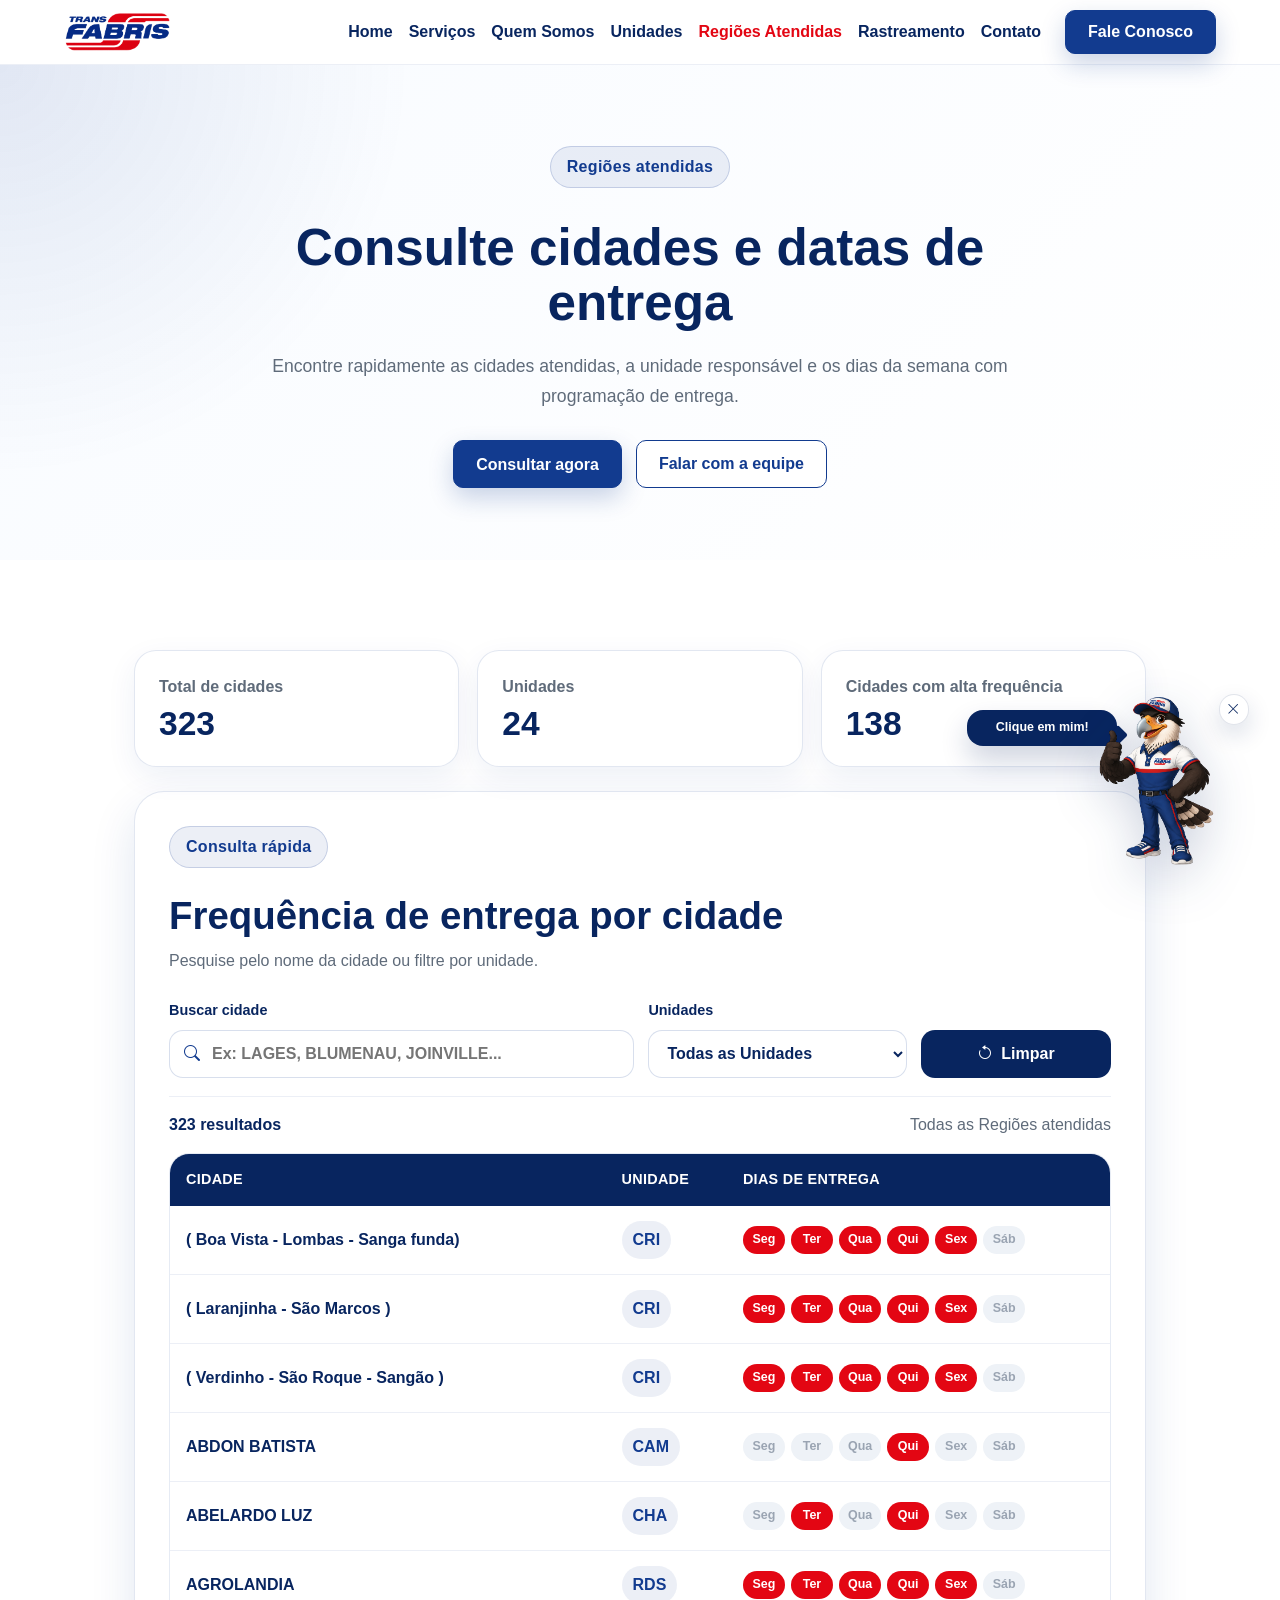
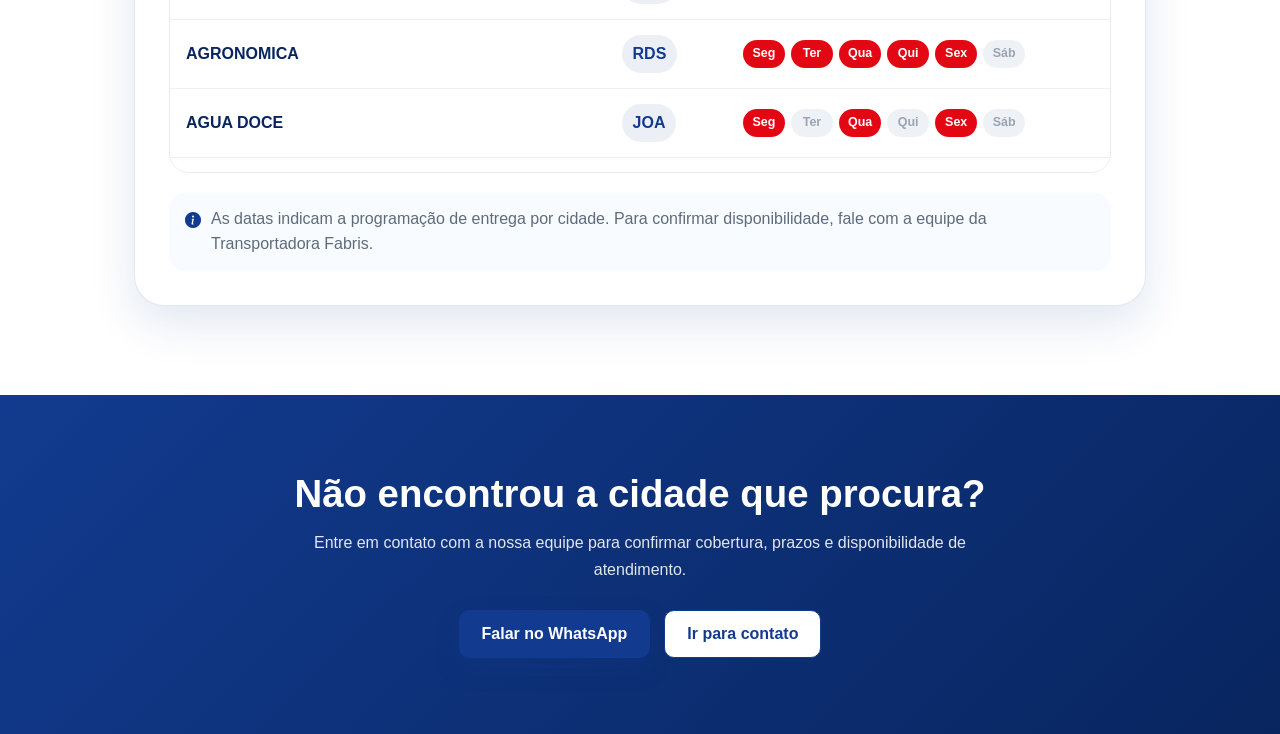
==== commit 775699b9: "Add files via upload" ====
--- a/pracas.html
+++ b/pracas.html
@@ -294,7 +294,7 @@
             Regiões atendidas
           </a>
 
-          <a href="rastreamento.html">
+          <a href="https://ssw.inf.br/2/rastreamento">
             <i class="bi bi-truck"></i>
             Rastreamento
           </a>
--- a/css/style.css
+++ b/css/style.css
@@ -3465,10 +3465,15 @@
     opacity 0.25s ease,
     visibility 0.25s ease,
     transform 0.25s ease,
-    filter 0.25s ease;
+  filter 0.25s ease;
+}
+
+.botao-reaparecer-mascote:not(.esta-visivel) {
+  display: none;
 }
 
 .botao-reaparecer-mascote.esta-visivel {
+  display: block;
   opacity: 1;
   visibility: visible;
   transform: translateX(34%) scale(1);
@@ -3837,3 +3842,648 @@
     bottom: 18px;
   }
 }
+
+
+/* ================= REFINO RESPONSIVO MOBILE ================= */
+
+html {
+  -webkit-text-size-adjust: 100%;
+  overflow-x: hidden;
+}
+
+img,
+video,
+svg {
+  max-width: 100%;
+}
+
+body {
+  min-width: 320px;
+  max-width: 100%;
+}
+
+.container {
+  width: 100%;
+  padding-left: clamp(16px, 4vw, 24px);
+  padding-right: clamp(16px, 4vw, 24px);
+}
+
+.botao-marca-primario,
+.botao-marca-contorno,
+.botao-contato-primario,
+.botao-contato-secundario,
+.botao-consultar-rastreamento,
+.botao-limpar-entrega {
+  min-height: 44px;
+}
+
+@media (max-width: 991.98px) {
+  :root {
+    --altura-navbar: 60px;
+  }
+
+  .navbar-oficial {
+    padding: 7px 0;
+  }
+
+  .navbar-oficial .navbar-collapse {
+    margin-top: 10px;
+    padding: 10px 0 4px;
+    border-top: 1px solid rgba(18, 59, 143, 0.08);
+  }
+
+  .navbar-oficial .navbar-nav {
+    align-items: stretch !important;
+    gap: 2px;
+  }
+
+  .navbar-oficial .nav-link {
+    border-radius: 10px;
+    padding: 10px 12px;
+  }
+
+  .navbar-oficial .nav-link:hover,
+  .navbar-oficial .nav-link.active {
+    background: rgba(18, 59, 143, 0.06);
+  }
+
+  .navbar .botao-marca-primario {
+    margin-top: 8px !important;
+  }
+
+  .section-light,
+  .services-section,
+  .contact-section,
+  .units-section,
+  .secao-suave,
+  .secao-sobre,
+  .units-hero-section,
+  .secao-destaque-servicos,
+  .secao-beneficios-servicos,
+  .secao-mapa-unidades,
+  .secao-agenda-entrega,
+  .secao-consulta-rastreamento,
+  .secao-apoio-unidades {
+    padding-top: 64px;
+    padding-bottom: 64px;
+  }
+
+  .hero-pagina-servicos,
+  .secao-hero-entrega,
+  .secao-hero-rastreamento {
+    padding-top: 74px;
+    padding-bottom: 66px;
+  }
+
+  .titulo-secao {
+    font-size: clamp(1.85rem, 6vw, 2.35rem);
+  }
+
+  .subtitulo-secao {
+    font-size: 1rem;
+  }
+
+  .caixa-sobre,
+  .caixa-beneficios-servicos,
+  .caixa-apoio-unidades,
+  .card-consulta-entrega,
+  .card-consulta-rastreamento,
+  .card-resumo-rastreamento,
+  .painel-resultado-rastreamento,
+  .painel-cidades-atendidas {
+    border-radius: 22px;
+    padding: 24px;
+  }
+
+  .grade-rodape-contato {
+    gap: 24px;
+  }
+
+  .secao-rodape-contato .container {
+    padding-left: 22px;
+    padding-right: 22px;
+  }
+
+  .chamada-rodape-contato,
+  .marca-rodape-contato,
+  .info-rodape-contato {
+    width: min(100%, 560px);
+  }
+}
+
+@media (max-width: 767.98px) {
+  .secao-capa-inicial {
+    height: auto;
+    min-height: calc(100svh - var(--altura-navbar));
+    padding: 104px 0 98px;
+  }
+
+  .logo-capa-inicial {
+    width: min(430px, 88vw);
+    max-height: 30svh;
+  }
+
+  .subtitulo-capa-inicial {
+    max-width: 34rem;
+    font-size: 0.98rem;
+    line-height: 1.55;
+    padding: 0 4px;
+  }
+
+  .faixa-principal-marca {
+    height: 34px;
+  }
+
+  .linhas-faixa-marca-topo .linha-azul,
+  .linhas-faixa-marca-rodape .linha-vermelha-fina {
+    height: 10px;
+  }
+
+  .linhas-faixa-marca-topo .linha-branca,
+  .linhas-faixa-marca-rodape .linha-branca {
+    height: 4px;
+  }
+
+  .hero-pagina-servicos h1,
+  .conteudo-hero-entrega h1,
+  .conteudo-hero-rastreamento h1 {
+    font-size: clamp(2rem, 9vw, 2.65rem);
+    line-height: 1.12;
+  }
+
+  .hero-pagina-servicos p,
+  .conteudo-hero-entrega p,
+  .conteudo-hero-rastreamento p {
+    font-size: 1rem;
+    line-height: 1.62;
+  }
+
+  .acoes-capa-inicial,
+  .acoes-pagina-servicos,
+  .acoes-hero-entrega,
+  .acoes-hero-rastreamento,
+  .acoes-destaque-servico,
+  .acoes-detalhe-unidade,
+  .acoes-rodape-contato {
+    display: grid;
+    grid-template-columns: 1fr;
+    justify-items: stretch;
+    gap: 10px;
+  }
+
+  .acoes-capa-inicial .btn,
+  .acoes-pagina-servicos .btn,
+  .acoes-hero-entrega .btn,
+  .acoes-hero-rastreamento .btn,
+  .acoes-destaque-servico .btn,
+  .acoes-destaque-servico .link-destaque-servico,
+  .acoes-detalhe-unidade .btn,
+  .acoes-detalhe-unidade .link-unidade,
+  .acoes-rodape-contato a {
+    width: 100%;
+    max-width: none;
+    text-align: center;
+    justify-content: center;
+  }
+
+  .caixa-sobre,
+  .caixa-beneficios-servicos,
+  .caixa-apoio-unidades {
+    padding: 22px 18px;
+  }
+
+  .destaques-sobre,
+  .lista-beneficios-servicos,
+  .grade-apoio-unidades,
+  .grade-resumo-entrega,
+  .grade-filtros-entrega,
+  .resumo-status-rastreamento,
+  .linha-tempo-rastreamento,
+  .grade-dados-rastreamento {
+    grid-template-columns: 1fr !important;
+  }
+
+  .card-resumo-entrega {
+    padding: 18px;
+    border-radius: 18px;
+  }
+
+  .card-resumo-entrega strong {
+    font-size: 1.75rem;
+  }
+
+  .barra-resultados-entrega,
+  .cabecalho-resultado-rastreamento,
+  .cabecalho-cidades-atendidas {
+    flex-direction: column;
+    align-items: stretch;
+  }
+
+  .observacao-entrega,
+  .aviso-integracao-rastreamento {
+    border-radius: 14px;
+    font-size: 0.92rem;
+  }
+
+  .card-destaque-servico,
+  .card-mapa-unidades,
+  .card-detalhe-unidade {
+    border-radius: 22px;
+  }
+
+  .destaque-servico {
+    --altura-imagem-servico-mobile: clamp(220px, 62vw, 310px);
+  }
+
+  .area-imagem-destaque-servico,
+  .imagem-destaque-servico {
+    height: var(--altura-imagem-servico-mobile);
+    min-height: var(--altura-imagem-servico-mobile);
+  }
+
+  .conteudo-destaque-servico h3 {
+    font-size: clamp(1.85rem, 8vw, 2.45rem);
+  }
+
+  .conteudo-destaque-servico p {
+    font-size: 1rem;
+    line-height: 1.62;
+  }
+
+  .seta-slider-servico {
+    width: 42px;
+    height: 42px;
+    border-radius: 13px;
+    top: calc(var(--altura-imagem-servico-mobile) / 2) !important;
+  }
+
+  .abas-slider-servico,
+  .abas-estados,
+  .atalhos-dias-entrega {
+    justify-content: flex-start;
+    flex-wrap: nowrap;
+    overflow-x: auto;
+    padding-bottom: 8px;
+    scrollbar-width: thin;
+  }
+
+  .abas-slider-servico button,
+  .aba-estado,
+  .atalhos-dias-entrega button {
+    flex: 0 0 auto;
+    white-space: nowrap;
+  }
+
+  .card-mapa-unidades {
+    padding: 18px 14px;
+  }
+
+  .barra-mapa-estados {
+    grid-template-columns: 40px minmax(0, 1fr) 40px;
+    gap: 8px;
+  }
+
+  .botao-navegacao-estado {
+    width: 40px;
+    height: 40px;
+    border-radius: 13px;
+  }
+
+  .titulo-mapa-estados span,
+  .titulo-mapa-estados small {
+    font-size: 0.72rem;
+  }
+
+  .palco-mapa-estado {
+    min-height: 300px;
+    padding: 14px;
+    border-radius: 20px;
+  }
+
+  .midia-mapa-estado {
+    width: min(100%, 460px);
+  }
+
+  .pin-mapa span {
+    width: 14px;
+    height: 14px;
+    border-width: 2px;
+  }
+
+  .pin-mapa strong {
+    display: none;
+  }
+
+  .rodape-mapa-estado {
+    gap: 10px;
+    font-size: 0.86rem;
+  }
+
+  .conteudo-detalhe-unidade {
+    padding: 22px 18px;
+  }
+
+  .imagem-detalhe-unidade,
+  .imagem-detalhe-unidade img {
+    min-height: 200px;
+  }
+
+  .grade-cidades-atendidas {
+    grid-template-columns: 1fr !important;
+  }
+
+  .item-cidade-atendida {
+    min-width: 0;
+  }
+
+  .secao-cta-entrega,
+  .secao-cta-rastreamento,
+  .secao-cta-servicos {
+    padding: 58px 0;
+  }
+
+  .secao-cta-entrega .botao-marca-contorno {
+    background: transparent !important;
+    color: #ffffff !important;
+    border-color: rgba(255, 255, 255, 0.55) !important;
+  }
+
+  .secao-cta-entrega .botao-marca-contorno:hover {
+    background: rgba(255, 255, 255, 0.12) !important;
+    color: #ffffff !important;
+  }
+
+  .mascote-site {
+    width: 112px !important;
+    right: 8px !important;
+    bottom: 8px !important;
+  }
+
+  .botao-fechar-mascote {
+    width: 30px !important;
+    height: 30px !important;
+  }
+
+  .painel-mascote {
+    left: 12px !important;
+    right: 12px !important;
+    bottom: 124px !important;
+    max-height: 62dvh !important;
+  }
+
+  .acoes-painel-mascote {
+    grid-template-columns: 1fr 1fr !important;
+  }
+
+  .botao-reaparecer-mascote {
+    width: 66px !important;
+    height: 122px !important;
+    bottom: 8px !important;
+  }
+}
+
+@media (max-width: 575.98px) {
+  :root {
+    --altura-navbar: 56px;
+  }
+
+  .container {
+    padding-left: 14px;
+    padding-right: 14px;
+  }
+
+  .logo-navbar {
+    height: 32px;
+  }
+
+  .navbar-toggler {
+    padding: 5px 8px;
+  }
+
+  .secao-capa-inicial {
+    padding: 92px 0 84px;
+  }
+
+  .logo-capa-inicial {
+    width: min(360px, 90vw);
+    max-height: 27svh;
+  }
+
+  .titulo-secao {
+    font-size: clamp(1.65rem, 7.5vw, 2rem);
+  }
+
+  .etiqueta-secao,
+  .hero-tag {
+    padding: 7px 12px;
+    font-size: 0.82rem;
+  }
+
+  .section-light,
+  .services-section,
+  .contact-section,
+  .units-section,
+  .secao-suave,
+  .secao-sobre,
+  .units-hero-section,
+  .secao-destaque-servicos,
+  .secao-beneficios-servicos,
+  .secao-mapa-unidades,
+  .secao-agenda-entrega,
+  .secao-consulta-rastreamento,
+  .secao-apoio-unidades {
+    padding-top: 54px;
+    padding-bottom: 58px;
+  }
+
+  .hero-pagina-servicos,
+  .secao-hero-entrega,
+  .secao-hero-rastreamento {
+    padding-top: 62px;
+    padding-bottom: 56px;
+  }
+
+  .botao-marca-primario,
+  .botao-marca-contorno,
+  .btn-warning,
+  .btn-outline-light {
+    padding: 10px 14px;
+    border-radius: 9px;
+    font-size: 0.94rem;
+  }
+
+  .card-consulta-entrega,
+  .card-consulta-rastreamento,
+  .card-resumo-rastreamento,
+  .painel-resultado-rastreamento,
+  .painel-cidades-atendidas {
+    padding: 20px 16px;
+    border-radius: 20px;
+  }
+
+  .conteudo-destaque-servico {
+    padding: 24px 16px;
+  }
+
+  .destaque-servico {
+    --altura-imagem-servico-mobile: clamp(210px, 58vw, 270px);
+  }
+
+  .seta-slider-servico {
+    width: 40px;
+    height: 40px;
+  }
+
+  .seta-slider-servico-esquerda {
+    left: 8px !important;
+  }
+
+  .seta-slider-servico-direita {
+    right: 8px !important;
+  }
+
+  .sobreposicao-imagem-destaque-servico {
+    left: 12px;
+    bottom: 12px;
+  }
+
+  .palco-mapa-estado {
+    min-height: 260px;
+    padding: 10px;
+  }
+
+  .imagem-mapa-estado {
+    max-height: 260px;
+  }
+
+  .topo-detalhe-unidade h3 {
+    font-size: 1.45rem;
+  }
+
+  .cabecalho-consulta-entrega h2,
+  .cabecalho-consulta-rastreamento h2,
+  .cabecalho-resultado-rastreamento h2,
+  .caixa-beneficios-servicos h2,
+  .caixa-apoio-unidades h2 {
+    font-size: clamp(1.45rem, 7vw, 1.85rem);
+  }
+
+  .input-icone-entrega input,
+  .campo-entrega select,
+  .campo-rastreamento select,
+  .input-icone-rastreamento input,
+  .botao-consultar-rastreamento,
+  .botao-limpar-entrega {
+    height: 46px;
+  }
+
+  .card-mobile-entrega > div:first-child {
+    flex-direction: column;
+    gap: 6px;
+  }
+
+  .linha-dias-entrega {
+    gap: 5px;
+  }
+
+  .etiqueta-dia-entrega {
+    min-width: 38px;
+    min-height: 26px;
+    font-size: 0.72rem;
+  }
+
+  .etapa-rastreamento {
+    padding: 16px 14px;
+    border-radius: 16px;
+  }
+
+  .grade-dados-rastreamento div,
+  .resumo-status-rastreamento div {
+    padding: 14px;
+  }
+
+  .secao-rodape-contato {
+    padding: 36px 0;
+  }
+
+  .secao-rodape-contato .container {
+    padding-left: 16px;
+    padding-right: 16px;
+  }
+
+  .lista-rodape-contato li {
+    justify-content: flex-start;
+  }
+
+  .social-rodape-contato {
+    justify-content: center;
+  }
+
+  .mascote-site {
+    width: 62px !important;
+    right: 5px !important;
+    bottom: 7px !important;
+  }
+
+  .botao-fechar-mascote {
+    width: 23px !important;
+    height: 23px !important;
+    font-size: 0.66rem !important;
+  }
+
+  .painel-mascote {
+    left: 8px !important;
+    right: 8px !important;
+    bottom: 74px !important;
+    max-height: 64dvh !important;
+    border-radius: 18px !important;
+  }
+
+  .acoes-painel-mascote {
+    grid-template-columns: 1fr !important;
+  }
+
+  .botao-reaparecer-mascote {
+    width: 44px !important;
+    height: 82px !important;
+  }
+}
+
+@media (max-width: 380px) {
+  .container {
+    padding-left: 12px;
+    padding-right: 12px;
+  }
+
+  .secao-capa-inicial {
+    padding-top: 84px;
+    padding-bottom: 78px;
+  }
+
+  .hero-pagina-servicos h1,
+  .conteudo-hero-entrega h1,
+  .conteudo-hero-rastreamento h1 {
+    font-size: 1.85rem;
+  }
+
+  .card-mapa-unidades {
+    padding: 14px 10px;
+  }
+
+  .barra-mapa-estados {
+    grid-template-columns: 36px minmax(0, 1fr) 36px;
+  }
+
+  .botao-navegacao-estado {
+    width: 36px;
+    height: 36px;
+  }
+
+  .titulo-mapa-estados strong {
+    font-size: 1.08rem;
+  }
+
+  .mascote-site {
+    width: 56px !important;
+  }
+}
